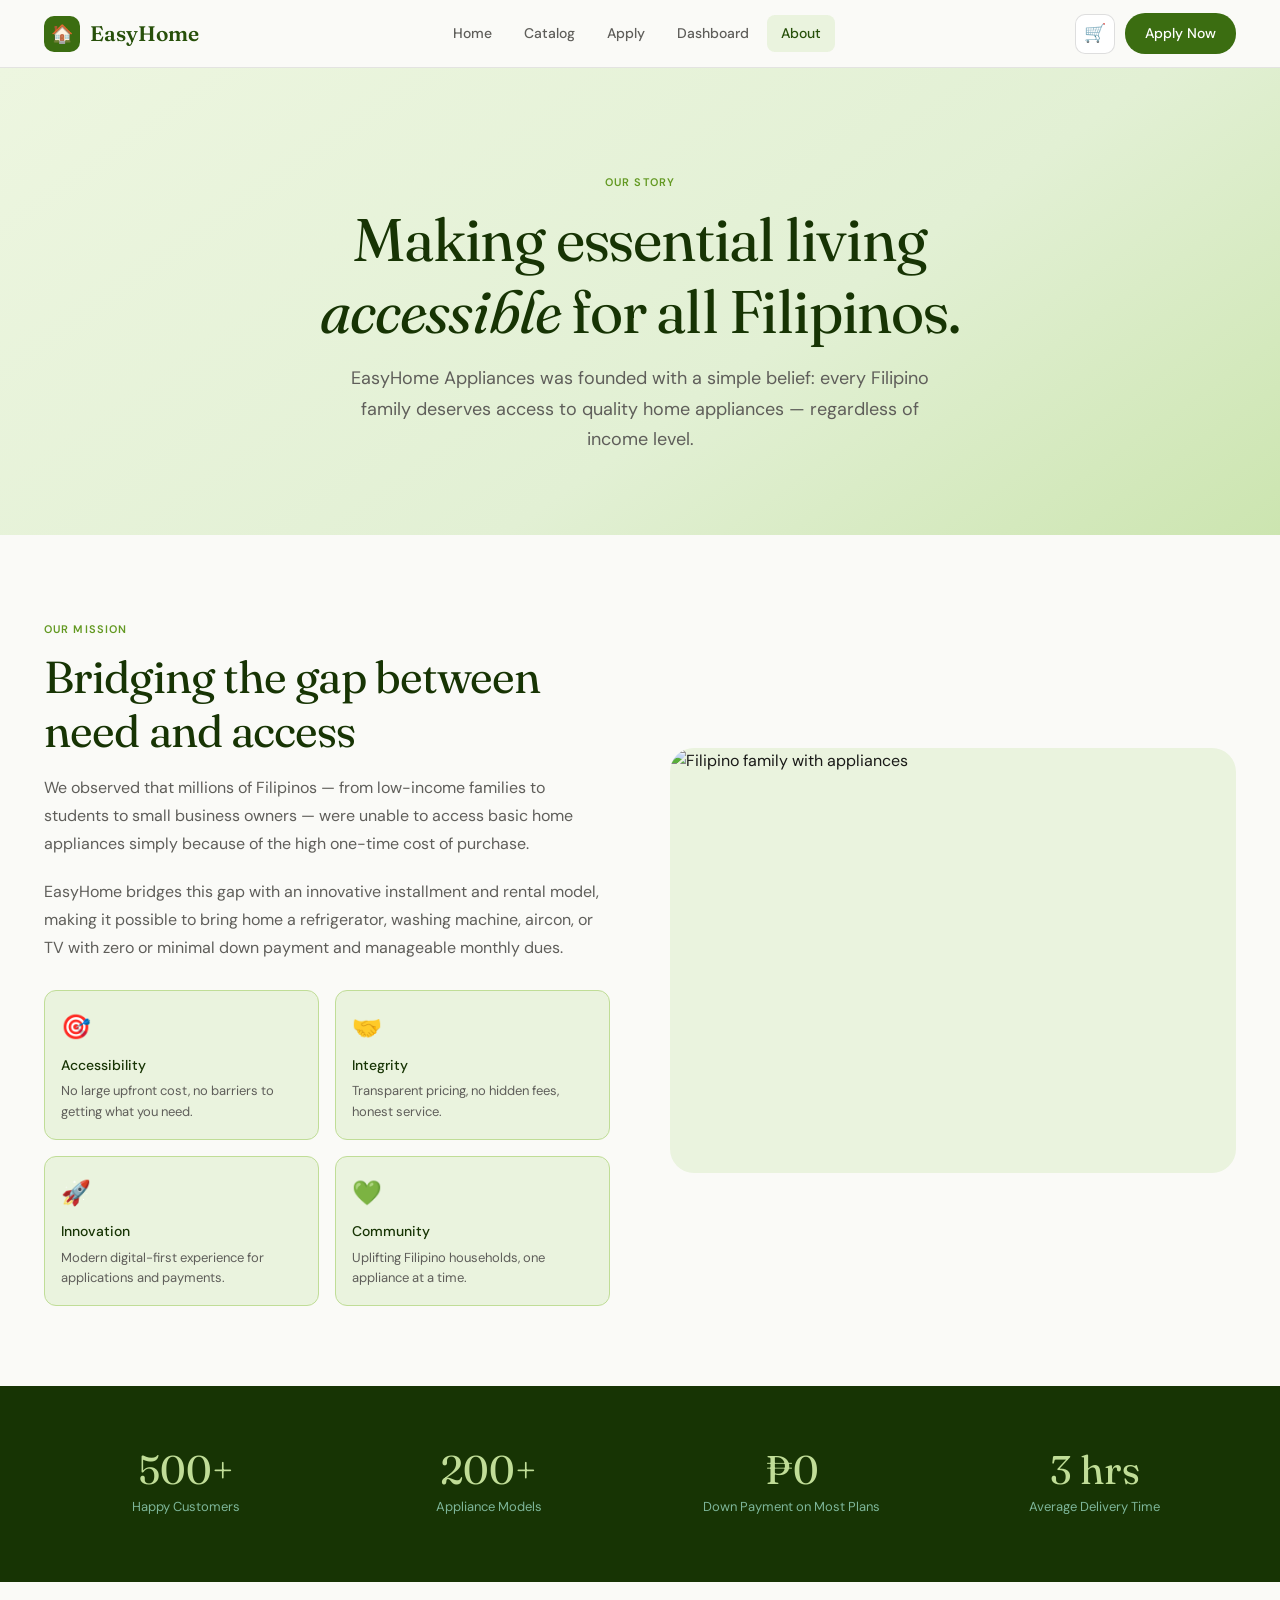
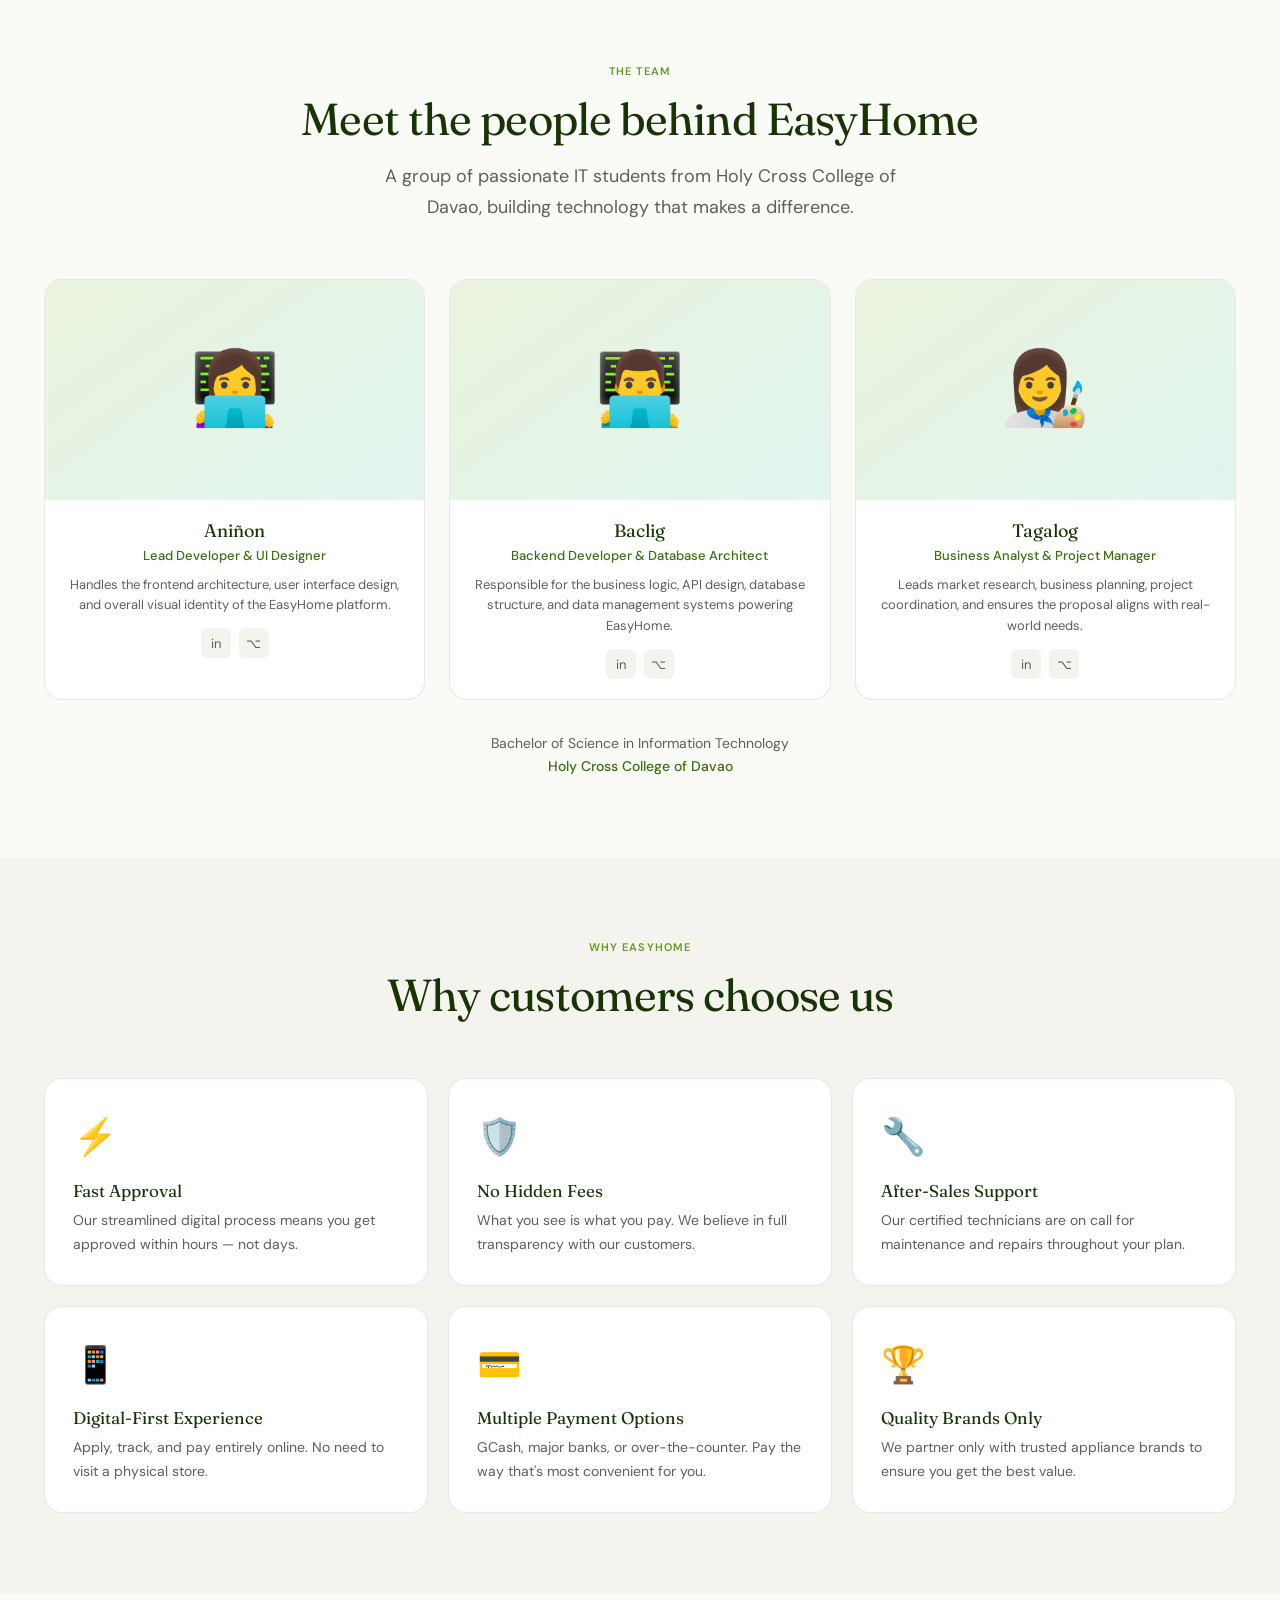
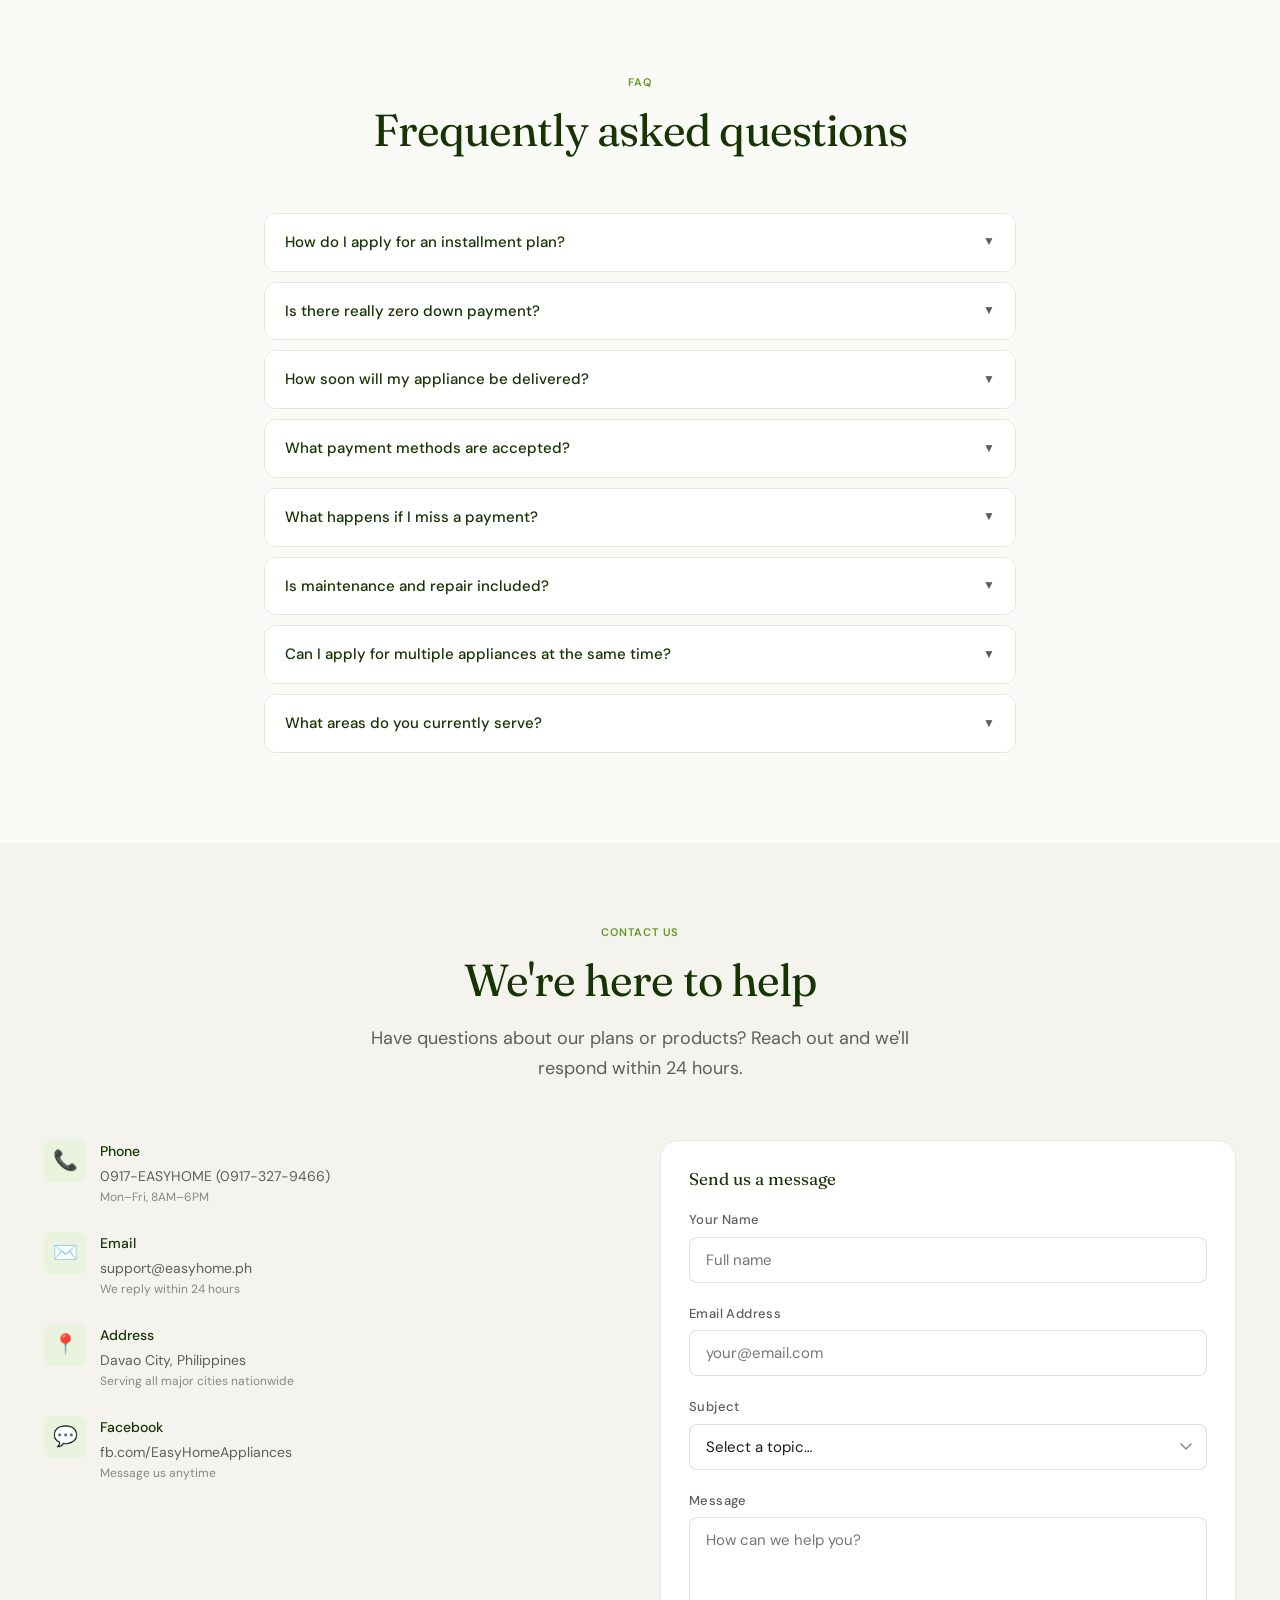
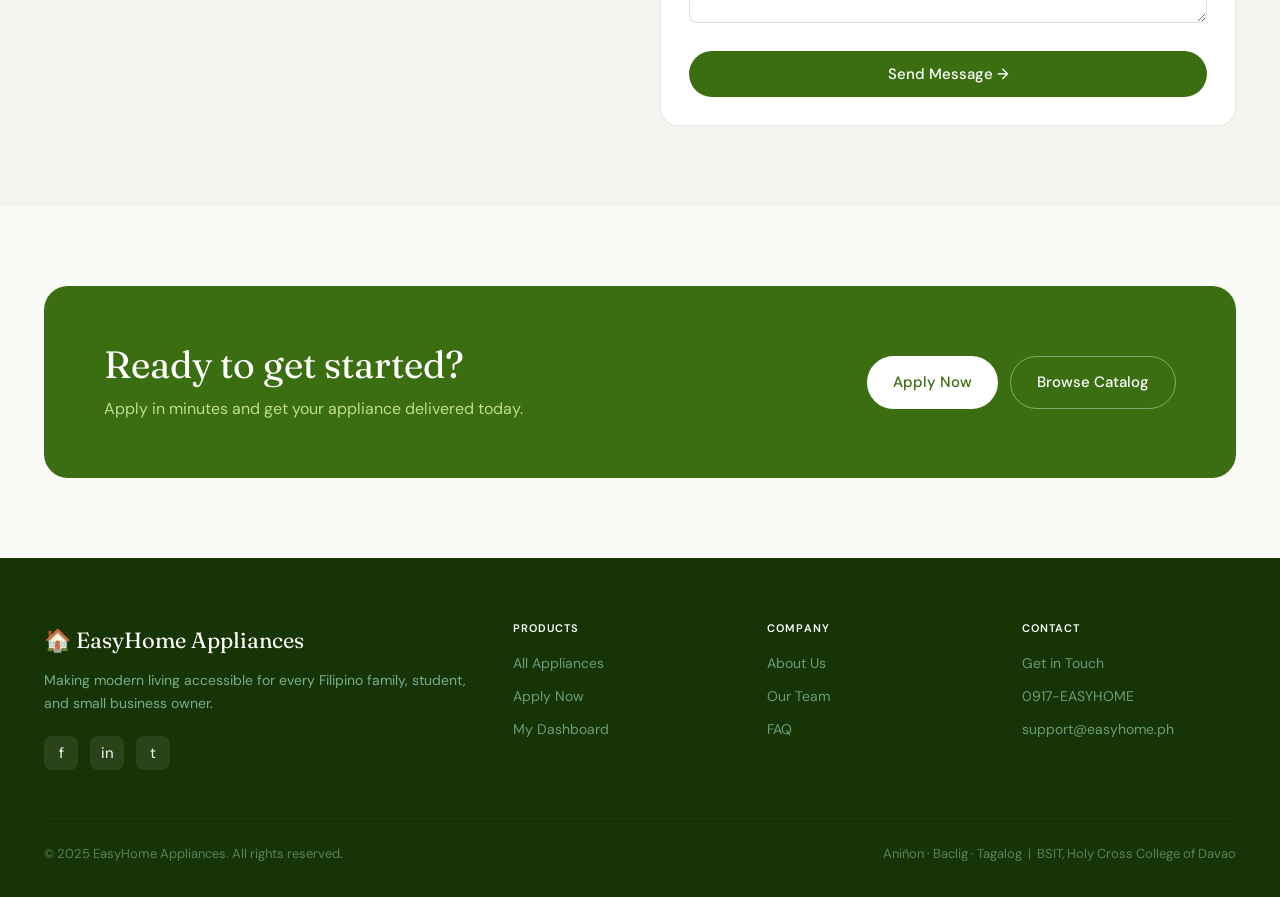
==== about.html @ 380e456b "Add files via upload" ====
<!DOCTYPE html>
<html lang="en">

<head>
  <meta charset="UTF-8">
  <meta name="viewport" content="width=device-width, initial-scale=1.0">
  <title>About Us – EasyHome Appliances</title>
  <link rel="icon" type="image/svg+xml"
    href="data:image/svg+xml,<svg xmlns='http://www.w3.org/2000/svg' viewBox='0 0 32 32'><rect width='32' height='32' rx='8' fill='%233B6D11'/><text y='22' x='5' font-size='20'>🏠</text></svg>">
  <link
    href="https://fonts.googleapis.com/css2?family=Fraunces:ital,wght@0,300;0,400;0,500;0,600;1,400;1,500&family=DM+Sans:wght@300;400;500;600&display=swap"
    rel="stylesheet">
  <link rel="stylesheet" href="shared.css">
  <style>
    .about-hero {
      background: linear-gradient(145deg, #edf6e0, #e2f0d4 60%, #cce5b0 100%);
      padding: 100px 0 80px;
      text-align: center;
    }

    .about-hero h1 {
      font-size: clamp(36px, 5vw, 60px);
      color: var(--g900);
      margin-bottom: 16px;
      letter-spacing: -0.02em;
    }

    .about-hero .lead {
      max-width: 600px;
      margin: 0 auto;
    }

    .mission-grid {
      display: grid;
      grid-template-columns: 1fr 1fr;
      gap: 60px;
      align-items: center;
    }

    .mission-img {
      border-radius: var(--radius-xl);
      overflow: hidden;
      aspect-ratio: 4/3;
      background: var(--gray1);
      position: relative;
    }

    .mission-img img {
      width: 100%;
      height: 100%;
      object-fit: cover;
    }

    .value-items {
      display: grid;
      grid-template-columns: 1fr 1fr;
      gap: 16px;
      margin-top: 28px;
    }

    .value-item {
      background: var(--g50);
      border-radius: var(--radius-md);
      padding: 16px;
      border: 1px solid var(--g100);
    }

    .value-icon {
      font-size: 24px;
      margin-bottom: 8px;
    }

    .value-title {
      font-size: 14px;
      font-weight: 500;
      color: var(--g900);
      margin-bottom: 4px;
    }

    .value-desc {
      font-size: 13px;
      color: var(--muted);
      line-height: 1.6;
    }

    /* TEAM */
    .team-grid {
      display: grid;
      grid-template-columns: repeat(3, 1fr);
      gap: 24px;
    }

    .team-card {
      background: white;
      border-radius: var(--radius-lg);
      border: 1px solid var(--border);
      overflow: hidden;
      text-align: center;
      transition: transform var(--transition), box-shadow var(--transition);
    }

    .team-card:hover {
      transform: translateY(-4px);
      box-shadow: var(--shadow-lg);
    }

    .team-img {
      width: 100%;
      height: 220px;
      object-fit: cover;
      background: linear-gradient(145deg, var(--g50), var(--t50));
      display: flex;
      align-items: center;
      justify-content: center;
      font-size: 72px;
    }

    .team-body {
      padding: 20px;
    }

    .team-name {
      font-size: 18px;
      color: var(--g900);
      margin-bottom: 4px;
    }

    .team-role {
      font-size: 13px;
      color: var(--g600);
      font-weight: 500;
      margin-bottom: 8px;
    }

    .team-bio {
      font-size: 13px;
      color: var(--muted);
      line-height: 1.6;
    }

    .team-socials {
      display: flex;
      justify-content: center;
      gap: 8px;
      margin-top: 12px;
    }

    .team-social {
      width: 30px;
      height: 30px;
      border-radius: 6px;
      background: var(--gray1);
      border: none;
      font-size: 13px;
      cursor: pointer;
      transition: background var(--transition);
      display: flex;
      align-items: center;
      justify-content: center;
      color: var(--muted);
    }

    .team-social:hover {
      background: var(--g50);
      color: var(--g600);
    }

    /* STATS */
    .about-stats {
      background: var(--g900);
      padding: 64px 0;
    }

    .about-stats-grid {
      display: grid;
      grid-template-columns: repeat(4, 1fr);
      gap: 20px;
      text-align: center;
    }

    /* FAQ */
    .faq-item {
      border: 1px solid var(--border);
      border-radius: var(--radius-md);
      overflow: hidden;
      margin-bottom: 10px;
      transition: border-color var(--transition);
    }

    .faq-item.open {
      border-color: var(--g200);
    }

    .faq-q {
      display: flex;
      align-items: center;
      justify-content: space-between;
      padding: 16px 20px;
      cursor: pointer;
      font-size: 15px;
      font-weight: 500;
      color: var(--g900);
      background: white;
      transition: background var(--transition);
      user-select: none;
      gap: 12px;
    }

    .faq-q:hover {
      background: var(--gray0);
    }

    .faq-chevron {
      font-size: 12px;
      color: var(--muted);
      transition: transform 0.25s;
      flex-shrink: 0;
    }

    .faq-item.open .faq-chevron {
      transform: rotate(180deg);
    }

    .faq-a {
      max-height: 0;
      overflow: hidden;
      transition: max-height 0.35s cubic-bezier(.4, 0, .2, 1), padding 0.25s;
      padding: 0 20px;
      font-size: 14px;
      color: var(--muted);
      line-height: 1.7;
      background: white;
    }

    .faq-item.open .faq-a {
      max-height: 200px;
      padding: 0 20px 18px;
    }

    /* CONTACT */
    .contact-grid {
      display: grid;
      grid-template-columns: 1fr 1fr;
      gap: 40px;
      align-items: start;
    }

    .contact-info-item {
      display: flex;
      gap: 14px;
      align-items: flex-start;
      margin-bottom: 24px;
    }

    .contact-icon {
      width: 42px;
      height: 42px;
      border-radius: var(--radius-sm);
      background: var(--g50);
      display: flex;
      align-items: center;
      justify-content: center;
      font-size: 20px;
      flex-shrink: 0;
    }

    @media(max-width:900px) {

      .mission-grid,
      .contact-grid {
        grid-template-columns: 1fr;
      }

      .team-grid {
        grid-template-columns: 1fr 1fr;
      }

      .about-stats-grid {
        grid-template-columns: repeat(2, 1fr);
      }

      .value-items {
        grid-template-columns: 1fr;
      }
    }

    @media(max-width:600px) {
      .team-grid {
        grid-template-columns: 1fr;
      }
    }
  </style>
</head>

<body>

  <!-- NAV -->
  <nav id="main-nav">
    <div class="nav-inner">
      <a class="nav-logo" href="index.html">
        <div class="nav-logo-mark">🏠</div>EasyHome
      </a>
      <div class="nav-links">
        <a class="nav-link" href="index.html">Home</a>
        <a class="nav-link" href="catalog.html">Catalog</a>
        <a class="nav-link" href="apply.html">Apply</a>
        <a class="nav-link" href="dashboard.html">Dashboard</a>
        <a class="nav-link active" href="about.html">About</a>
      </div>
      <div class="nav-actions">
        <a class="nav-cart-btn" href="dashboard.html#cart">🛒<span id="cart-badge"></span></a>
        <a class="btn-nav-primary" href="apply.html">Apply Now</a>
        <button class="hamburger" id="hamburger"><span></span><span></span><span></span></button>
      </div>
    </div>
  </nav>
  <div class="mobile-menu" id="mobile-menu">
    <a class="nav-link" href="index.html">Home</a>
    <a class="nav-link" href="catalog.html">Catalog</a>
    <a class="nav-link" href="apply.html">Apply</a>
    <a class="nav-link" href="dashboard.html">Dashboard</a>
    <a class="nav-link" href="about.html">About</a>
  </div>

  <!-- HERO -->
  <div class="page-top">
    <div class="about-hero">
      <div class="container">
        <span class="label" data-reveal>Our Story</span>
        <h1 data-reveal data-reveal-delay="1">Making essential living<br><em>accessible</em> for all Filipinos.</h1>
        <p class="lead" data-reveal data-reveal-delay="2">EasyHome Appliances was founded with a simple belief: every
          Filipino family deserves access to quality home appliances — regardless of income level.</p>
      </div>
    </div>

    <!-- MISSION -->
    <section class="section">
      <div class="container">
        <div class="mission-grid">
          <div data-reveal>
            <span class="label">Our Mission</span>
            <h2 class="display-2" style="color:var(--g900);margin-bottom:16px;">Bridging the gap between need and access
            </h2>
            <p style="color:var(--muted);font-size:16px;line-height:1.75;margin-bottom:20px;">We observed that millions
              of Filipinos — from low-income families to students to small business owners — were unable to access basic
              home appliances simply because of the high one-time cost of purchase.</p>
            <p style="color:var(--muted);font-size:16px;line-height:1.75;">EasyHome bridges this gap with an innovative
              installment and rental model, making it possible to bring home a refrigerator, washing machine, aircon, or
              TV with zero or minimal down payment and manageable monthly dues.</p>
            <div class="value-items">
              <div class="value-item">
                <div class="value-icon">🎯</div>
                <div class="value-title">Accessibility</div>
                <div class="value-desc">No large upfront cost, no barriers to getting what you need.</div>
              </div>
              <div class="value-item">
                <div class="value-icon">🤝</div>
                <div class="value-title">Integrity</div>
                <div class="value-desc">Transparent pricing, no hidden fees, honest service.</div>
              </div>
              <div class="value-item">
                <div class="value-icon">🚀</div>
                <div class="value-title">Innovation</div>
                <div class="value-desc">Modern digital-first experience for applications and payments.</div>
              </div>
              <div class="value-item">
                <div class="value-icon">💚</div>
                <div class="value-title">Community</div>
                <div class="value-desc">Uplifting Filipino households, one appliance at a time.</div>
              </div>
            </div>
          </div>
          <div class="mission-img" data-reveal data-reveal-delay="2">
            <img src="https://images.unsplash.com/photo-1556909114-f6e7ad7d3136?w=700&q=80"
              alt="Filipino family with appliances" onerror="this.parentElement.style.background='var(--g50)'">
          </div>
        </div>
      </div>
    </section>

    <!-- STATS -->
    <div class="about-stats">
      <div class="container">
        <div class="about-stats-grid">
          <div data-reveal>
            <div class="stat-num">500+</div>
            <div class="stat-label">Happy Customers</div>
          </div>
          <div data-reveal data-reveal-delay="1">
            <div class="stat-num">200+</div>
            <div class="stat-label">Appliance Models</div>
          </div>
          <div data-reveal data-reveal-delay="2">
            <div class="stat-num">₱0</div>
            <div class="stat-label">Down Payment on Most Plans</div>
          </div>
          <div data-reveal data-reveal-delay="3">
            <div class="stat-num">3 hrs</div>
            <div class="stat-label">Average Delivery Time</div>
          </div>
        </div>
      </div>
    </div>

    <!-- TEAM -->
    <section class="section" id="team">
      <div class="container">
        <div class="section-header" data-reveal>
          <span class="label">The Team</span>
          <h2 class="display-2">Meet the people behind EasyHome</h2>
          <p class="lead">A group of passionate IT students from Holy Cross College of Davao, building technology that
            makes a difference.</p>
        </div>
        <div class="team-grid">
          <div class="team-card" data-reveal>
            <div class="team-img">👩‍💻</div>
            <div class="team-body">
              <h3 class="team-name">Aniñon</h3>
              <div class="team-role">Lead Developer & UI Designer</div>
              <p class="team-bio">Handles the frontend architecture, user interface design, and overall visual identity
                of the EasyHome platform.</p>
              <div class="team-socials">
                <button class="team-social" onclick="Toast.info('LinkedIn profile coming soon!')">in</button>
                <button class="team-social" onclick="Toast.info('GitHub profile coming soon!')">⌥</button>
              </div>
            </div>
          </div>
          <div class="team-card" data-reveal data-reveal-delay="1">
            <div class="team-img">👨‍💻</div>
            <div class="team-body">
              <h3 class="team-name">Baclig</h3>
              <div class="team-role">Backend Developer & Database Architect</div>
              <p class="team-bio">Responsible for the business logic, API design, database structure, and data
                management systems powering EasyHome.</p>
              <div class="team-socials">
                <button class="team-social" onclick="Toast.info('LinkedIn profile coming soon!')">in</button>
                <button class="team-social" onclick="Toast.info('GitHub profile coming soon!')">⌥</button>
              </div>
            </div>
          </div>
          <div class="team-card" data-reveal data-reveal-delay="2">
            <div class="team-img">👩‍🎨</div>
            <div class="team-body">
              <h3 class="team-name">Tagalog</h3>
              <div class="team-role">Business Analyst & Project Manager</div>
              <p class="team-bio">Leads market research, business planning, project coordination, and ensures the
                proposal aligns with real-world needs.</p>
              <div class="team-socials">
                <button class="team-social" onclick="Toast.info('LinkedIn profile coming soon!')">in</button>
                <button class="team-social" onclick="Toast.info('GitHub profile coming soon!')">⌥</button>
              </div>
            </div>
          </div>
        </div>
        <div style="text-align:center;margin-top:32px;">
          <p style="font-size:14px;color:var(--muted);">Bachelor of Science in Information Technology</p>
          <p style="font-size:14px;font-weight:500;color:var(--g600);">Holy Cross College of Davao</p>
        </div>
      </div>
    </section>

    <!-- WHY CHOOSE US -->
    <section class="section" style="background:var(--gray1);padding:80px 0;">
      <div class="container">
        <div class="section-header" data-reveal>
          <span class="label">Why EasyHome</span>
          <h2 class="display-2">Why customers choose us</h2>
        </div>
        <div class="grid-3">
          <div class="card" style="padding:28px;" data-reveal>
            <div style="font-size:36px;margin-bottom:14px;">⚡</div>
            <h3 style="font-size:17px;color:var(--g900);margin-bottom:8px;">Fast Approval</h3>
            <p style="font-size:14px;color:var(--muted);line-height:1.7;">Our streamlined digital process means you get
              approved within hours — not days.</p>
          </div>
          <div class="card" style="padding:28px;" data-reveal data-reveal-delay="1">
            <div style="font-size:36px;margin-bottom:14px;">🛡️</div>
            <h3 style="font-size:17px;color:var(--g900);margin-bottom:8px;">No Hidden Fees</h3>
            <p style="font-size:14px;color:var(--muted);line-height:1.7;">What you see is what you pay. We believe in
              full transparency with our customers.</p>
          </div>
          <div class="card" style="padding:28px;" data-reveal data-reveal-delay="2">
            <div style="font-size:36px;margin-bottom:14px;">🔧</div>
            <h3 style="font-size:17px;color:var(--g900);margin-bottom:8px;">After-Sales Support</h3>
            <p style="font-size:14px;color:var(--muted);line-height:1.7;">Our certified technicians are on call for
              maintenance and repairs throughout your plan.</p>
          </div>
          <div class="card" style="padding:28px;" data-reveal>
            <div style="font-size:36px;margin-bottom:14px;">📱</div>
            <h3 style="font-size:17px;color:var(--g900);margin-bottom:8px;">Digital-First Experience</h3>
            <p style="font-size:14px;color:var(--muted);line-height:1.7;">Apply, track, and pay entirely online. No need
              to visit a physical store.</p>
          </div>
          <div class="card" style="padding:28px;" data-reveal data-reveal-delay="1">
            <div style="font-size:36px;margin-bottom:14px;">💳</div>
            <h3 style="font-size:17px;color:var(--g900);margin-bottom:8px;">Multiple Payment Options</h3>
            <p style="font-size:14px;color:var(--muted);line-height:1.7;">GCash, major banks, or over-the-counter. Pay
              the way that's most convenient for you.</p>
          </div>
          <div class="card" style="padding:28px;" data-reveal data-reveal-delay="2">
            <div style="font-size:36px;margin-bottom:14px;">🏆</div>
            <h3 style="font-size:17px;color:var(--g900);margin-bottom:8px;">Quality Brands Only</h3>
            <p style="font-size:14px;color:var(--muted);line-height:1.7;">We partner only with trusted appliance brands
              to ensure you get the best value.</p>
          </div>
        </div>
      </div>
    </section>

    <!-- FAQ -->
    <section class="section" id="faq">
      <div class="container" style="max-width:800px;">
        <div class="section-header" data-reveal>
          <span class="label">FAQ</span>
          <h2 class="display-2">Frequently asked questions</h2>
        </div>
        <div id="faq-list"></div>
      </div>
    </section>

    <!-- CONTACT -->
    <section class="section" style="background:var(--gray1);padding:80px 0;" id="contact">
      <div class="container">
        <div class="section-header" data-reveal>
          <span class="label">Contact Us</span>
          <h2 class="display-2">We're here to help</h2>
          <p class="lead">Have questions about our plans or products? Reach out and we'll respond within 24 hours.</p>
        </div>
        <div class="contact-grid">
          <div data-reveal>
            <div class="contact-info-item">
              <div class="contact-icon">📞</div>
              <div>
                <div style="font-size:14px;font-weight:500;color:var(--g900);margin-bottom:2px;">Phone</div>
                <div style="font-size:14px;color:var(--muted);">0917-EASYHOME (0917-327-9466)</div>
                <div style="font-size:12px;color:var(--hint);">Mon–Fri, 8AM–6PM</div>
              </div>
            </div>
            <div class="contact-info-item">
              <div class="contact-icon">✉️</div>
              <div>
                <div style="font-size:14px;font-weight:500;color:var(--g900);margin-bottom:2px;">Email</div>
                <div style="font-size:14px;color:var(--muted);">support@easyhome.ph</div>
                <div style="font-size:12px;color:var(--hint);">We reply within 24 hours</div>
              </div>
            </div>
            <div class="contact-info-item">
              <div class="contact-icon">📍</div>
              <div>
                <div style="font-size:14px;font-weight:500;color:var(--g900);margin-bottom:2px;">Address</div>
                <div style="font-size:14px;color:var(--muted);">Davao City, Philippines</div>
                <div style="font-size:12px;color:var(--hint);">Serving all major cities nationwide</div>
              </div>
            </div>
            <div class="contact-info-item">
              <div class="contact-icon">💬</div>
              <div>
                <div style="font-size:14px;font-weight:500;color:var(--g900);margin-bottom:2px;">Facebook</div>
                <div style="font-size:14px;color:var(--muted);">fb.com/EasyHomeAppliances</div>
                <div style="font-size:12px;color:var(--hint);">Message us anytime</div>
              </div>
            </div>
          </div>
          <!-- Contact Form -->
          <div class="card" style="padding:28px;" data-reveal data-reveal-delay="2">
            <h3 style="font-size:17px;color:var(--g900);margin-bottom:20px;">Send us a message</h3>
            <div class="form-group">
              <label class="form-label">Your Name</label>
              <input class="form-control" id="c-name" placeholder="Full name">
            </div>
            <div class="form-group">
              <label class="form-label">Email Address</label>
              <input class="form-control" id="c-email" type="email" placeholder="your@email.com">
            </div>
            <div class="form-group">
              <label class="form-label">Subject</label>
              <select class="form-select" id="c-subject">
                <option value="">Select a topic…</option>
                <option>Application Inquiry</option>
                <option>Payment Question</option>
                <option>Delivery / Installation</option>
                <option>Maintenance Request</option>
                <option>Other</option>
              </select>
            </div>
            <div class="form-group">
              <label class="form-label">Message</label>
              <textarea class="form-control" id="c-msg" rows="4" placeholder="How can we help you?"></textarea>
            </div>
            <button class="btn btn-primary" style="width:100%;justify-content:center;" onclick="sendMessage()">Send
              Message →</button>
          </div>
        </div>
      </div>
    </section>

    <!-- CTA -->
    <section class="section">
      <div class="container">
        <div class="cta-banner" data-reveal>
          <div>
            <h2>Ready to get started?</h2>
            <p>Apply in minutes and get your appliance delivered today.</p>
          </div>
          <div class="cta-actions">
            <a class="btn btn-white" href="apply.html">Apply Now</a>
            <a class="btn btn-outline-white" href="catalog.html">Browse Catalog</a>
          </div>
        </div>
      </div>
    </section>
  </div>

  <!-- FOOTER -->
  <footer>
    <div class="container">
      <div class="footer-grid">
        <div>
          <div class="footer-logo">🏠 EasyHome Appliances</div>
          <p class="footer-tagline">Making modern living accessible for every Filipino family, student, and small
            business owner.</p>
          <div class="footer-socials" style="margin-top:20px;">
            <button class="footer-social-btn">f</button>
            <button class="footer-social-btn">in</button>
            <button class="footer-social-btn">t</button>
          </div>
        </div>
        <div class="footer-col">
          <h5>Products</h5>
          <a href="catalog.html">All Appliances</a>
          <a href="apply.html">Apply Now</a>
          <a href="dashboard.html">My Dashboard</a>
        </div>
        <div class="footer-col">
          <h5>Company</h5>
          <a href="about.html">About Us</a>
          <a href="about.html#team">Our Team</a>
          <a href="about.html#faq">FAQ</a>
        </div>
        <div class="footer-col">
          <h5>Contact</h5>
          <a href="about.html#contact">Get in Touch</a>
          <a href="#">0917-EASYHOME</a>
          <a href="#">support@easyhome.ph</a>
        </div>
      </div>
      <div class="footer-bottom">
        <span>© 2025 EasyHome Appliances. All rights reserved.</span>
        <span>Aniñon · Baclig · Tagalog &nbsp;|&nbsp; BSIT, Holy Cross College of Davao</span>
      </div>
    </div>
  </footer>

  <script src="shared.js"></script>
  <script>
    const FAQS = [
      { q: 'How do I apply for an installment plan?', a: 'Simply visit our Apply page, fill out the short form with your personal information and choose your appliance and payment plan. The whole process takes less than 5 minutes. You\'ll receive a response within 2–4 hours.' },
      { q: 'Is there really zero down payment?', a: 'Yes! Most of our standard plans require zero down payment. Some premium appliances may have a minimal down payment option, which will be clearly shown during your application.' },
      { q: 'How soon will my appliance be delivered?', a: 'Once your application is approved, we typically deliver and install within 3 hours for Davao City, and 24–48 hours for other covered areas.' },
      { q: 'What payment methods are accepted?', a: 'We accept GCash, major bank transfers (BDO, BPI, Metrobank, UnionBank), over-the-counter payments via 7-Eleven, LBC, and more. You can change your payment method at any time.' },
      { q: 'What happens if I miss a payment?', a: 'We understand that life happens. If you miss a payment, we\'ll send you a reminder and offer a grace period. We\'re committed to working with our customers to find a solution.' },
      { q: 'Is maintenance and repair included?', a: 'Yes. All our plans include access to our certified maintenance and repair team throughout the duration of your plan. Just contact our support line and we\'ll schedule a visit.' },
      { q: 'Can I apply for multiple appliances at the same time?', a: 'Absolutely! You can apply for multiple appliances — just add them to your cart and apply for all of them in a single application, or submit separate applications.' },
      { q: 'What areas do you currently serve?', a: 'We currently serve Davao City and its neighboring areas. We are rapidly expanding to other major cities across the Philippines. Check our website for updates.' },
    ];

    function renderFAQ() {
      document.getElementById('faq-list').innerHTML = FAQS.map((f, i) => `
    <div class="faq-item" id="faq-${i}">
      <div class="faq-q" onclick="toggleFAQ(${i})">
        <span>${f.q}</span>
        <span class="faq-chevron">▼</span>
      </div>
      <div class="faq-a">${f.a}</div>
    </div>
  `).join('');
    }

    function toggleFAQ(i) {
      const item = document.getElementById('faq-' + i);
      const isOpen = item.classList.contains('open');
      document.querySelectorAll('.faq-item').forEach(el => el.classList.remove('open'));
      if (!isOpen) item.classList.add('open');
    }

    function sendMessage() {
      const name = document.getElementById('c-name').value.trim();
      const email = document.getElementById('c-email').value.trim();
      const subject = document.getElementById('c-subject').value;
      const msg = document.getElementById('c-msg').value.trim();
      if (!name || !email || !subject || !msg) { Toast.error('Please fill in all fields.'); return; }
      if (!/^[^\s@]+@[^\s@]+\.[^\s@]+$/.test(email)) { Toast.error('Please enter a valid email.'); return; }
      Toast.success('Message sent! We\'ll reply within 24 hours.');
      ['c-name', 'c-email', 'c-msg'].forEach(id => document.getElementById(id).value = '');
      document.getElementById('c-subject').value = '';
    }

    document.getElementById('hamburger').addEventListener('click', function () {
      this.classList.toggle('open');
      const m = document.getElementById('mobile-menu');
      m.style.display = m.style.display === 'flex' ? 'none' : 'flex';
      m.classList.toggle('open');
    });

    renderFAQ();
  </script>
</body>

</html>
---- shared.css ----
/* ============================================================
   EASYHOME APPLIANCES — GLOBAL STYLESHEET
   ============================================================ */

@import url('https://fonts.googleapis.com/css2?family=Fraunces:ital,wght@0,300;0,400;0,500;0,600;1,400;1,500&family=DM+Sans:wght@300;400;500;600&display=swap');

/* ── RESET & BASE ────────────────────────────────────────── */
*,
*::before,
*::after {
  box-sizing: border-box;
  margin: 0;
  padding: 0;
}

:root {
  --g50: #EAF3DE;
  --g100: #C0DD97;
  --g200: #97C459;
  --g400: #639922;
  --g600: #3B6D11;
  --g800: #27500A;
  --g900: #173404;
  --t50: #E1F5EE;
  --t100: #9FE1CB;
  --t400: #1D9E75;
  --t600: #0F6E56;
  --a50: #FAEEDA;
  --a100: #FAC775;
  --a400: #BA7517;
  --a600: #854F0B;
  --r50: #FCEBEB;
  --r400: #E24B4A;
  --r600: #A32D2D;
  --b50: #E6F1FB;
  --b400: #378ADD;
  --b600: #185FA5;
  --gray0: #FAFAF7;
  --gray1: #F4F3EE;
  --gray2: #E8E6DC;
  --gray4: #B4B2A9;
  --gray6: #5F5E5A;
  --gray9: #1A1A18;
  --surface: #FFFFFF;
  --text: #1A1A18;
  --muted: #5F5E5A;
  --hint: #888780;
  --border: rgba(0, 0, 0, 0.09);
  --border-md: rgba(0, 0, 0, 0.13);
  --shadow-sm: 0 2px 8px rgba(0, 0, 0, 0.06);
  --shadow-md: 0 8px 32px rgba(0, 0, 0, 0.08);
  --shadow-lg: 0 20px 60px rgba(0, 0, 0, 0.10);
  --radius-sm: 8px;
  --radius-md: 12px;
  --radius-lg: 18px;
  --radius-xl: 24px;
  --nav-h: 68px;
  --accent: #3B6D11;
  --accent-light: #EAF3DE;
  --transition: 0.22s cubic-bezier(.4, 0, .2, 1);
}

html {
  scroll-behavior: smooth;
  font-size: 16px;
}

body {
  font-family: 'DM Sans', sans-serif;
  background: var(--gray0);
  color: var(--text);
  line-height: 1.65;
  -webkit-font-smoothing: antialiased;
}

h1,
h2,
h3,
h4,
h5 {
  font-family: 'Fraunces', serif;
  font-weight: 400;
  line-height: 1.2;
}

a {
  text-decoration: none;
  color: inherit;
}

img {
  display: block;
  width: 100%;
  object-fit: cover;
}

button {
  cursor: pointer;
  font-family: inherit;
}

input,
select,
textarea {
  font-family: inherit;
}

/* ── NAVIGATION ──────────────────────────────────────────── */
#main-nav {
  position: fixed;
  top: 0;
  left: 0;
  right: 0;
  z-index: 1000;
  height: var(--nav-h);
  background: rgba(250, 250, 247, 0.88);
  backdrop-filter: blur(16px) saturate(1.6);
  -webkit-backdrop-filter: blur(16px) saturate(1.6);
  border-bottom: 1px solid var(--border);
  transition: transform 0.35s cubic-bezier(.4, 0, .2, 1), box-shadow var(--transition), background var(--transition);
}

#main-nav.scrolled {
  box-shadow: var(--shadow-md);
}

.nav-inner {
  max-width: 1240px;
  margin: 0 auto;
  height: 100%;
  padding: 0 24px;
  display: flex;
  align-items: center;
  justify-content: space-between;
  gap: 24px;
}

.nav-logo {
  display: flex;
  align-items: center;
  gap: 10px;
  font-family: 'Fraunces', serif;
  font-size: 21px;
  font-weight: 600;
  color: var(--g800);
  white-space: nowrap;
}

.nav-logo-mark {
  width: 36px;
  height: 36px;
  border-radius: 10px;
  background: var(--g600);
  color: white;
  display: flex;
  align-items: center;
  justify-content: center;
  font-size: 18px;
  flex-shrink: 0;
}

.nav-links {
  display: flex;
  align-items: center;
  gap: 4px;
  flex: 1;
  justify-content: center;
}

.nav-link {
  padding: 7px 14px;
  border-radius: 8px;
  font-size: 14px;
  font-weight: 500;
  color: var(--muted);
  transition: background var(--transition), color var(--transition);
  white-space: nowrap;
}

.nav-link:hover,
.nav-link.active {
  background: var(--g50);
  color: var(--g600);
}

.nav-link.active {
  color: var(--g800);
}

.nav-actions {
  display: flex;
  align-items: center;
  gap: 10px;
}

.nav-cart-btn {
  position: relative;
  width: 40px;
  height: 40px;
  border-radius: 10px;
  border: 1px solid var(--border-md);
  background: white;
  display: flex;
  align-items: center;
  justify-content: center;
  font-size: 18px;
  transition: background var(--transition);
}

.nav-cart-btn:hover {
  background: var(--g50);
}

#cart-badge {
  position: absolute;
  top: -4px;
  right: -4px;
  width: 18px;
  height: 18px;
  border-radius: 50%;
  background: var(--g600);
  color: white;
  font-size: 10px;
  font-weight: 600;
  display: none;
  align-items: center;
  justify-content: center;
  border: 2px solid var(--gray0);
}

.btn-nav-primary {
  padding: 9px 20px;
  border-radius: 20px;
  background: var(--g600);
  color: white;
  font-size: 14px;
  font-weight: 500;
  border: none;
  transition: background var(--transition), transform 0.1s;
  white-space: nowrap;
}

.btn-nav-primary:hover {
  background: var(--g800);
  transform: translateY(-1px);
}

.hamburger {
  display: none;
  flex-direction: column;
  gap: 5px;
  width: 40px;
  height: 40px;
  border: none;
  background: none;
  align-items: center;
  justify-content: center;
}

.hamburger span {
  display: block;
  width: 22px;
  height: 2px;
  background: var(--gray9);
  border-radius: 2px;
  transition: all 0.25s;
}

.hamburger.open span:nth-child(1) {
  transform: rotate(45deg) translate(5px, 5px);
}

.hamburger.open span:nth-child(2) {
  opacity: 0;
}

.hamburger.open span:nth-child(3) {
  transform: rotate(-45deg) translate(5px, -5px);
}

/* Mobile nav */
.mobile-menu {
  display: none;
  position: fixed;
  top: var(--nav-h);
  left: 0;
  right: 0;
  background: rgba(250, 250, 247, 0.98);
  backdrop-filter: blur(16px);
  border-bottom: 1px solid var(--border);
  z-index: 999;
  padding: 16px 24px 24px;
  flex-direction: column;
  gap: 4px;
  transform: translateY(-10px);
  opacity: 0;
  transition: transform 0.25s, opacity 0.25s;
}

.mobile-menu.open {
  transform: translateY(0);
  opacity: 1;
}

.mobile-menu .nav-link {
  display: block;
  padding: 12px 16px;
  font-size: 15px;
}

/* ── LAYOUT HELPERS ──────────────────────────────────────── */
.container {
  max-width: 1240px;
  margin: 0 auto;
  padding: 0 24px;
}

.page-top {
  padding-top: var(--nav-h);
}

.section {
  padding: 80px 0;
}

.section-sm {
  padding: 56px 0;
}

/* ── TYPOGRAPHY ──────────────────────────────────────────── */
.label {
  display: inline-block;
  font-size: 11px;
  font-weight: 600;
  letter-spacing: 0.1em;
  text-transform: uppercase;
  color: var(--g400);
  margin-bottom: 12px;
}

.display-1 {
  font-size: clamp(40px, 5.5vw, 68px);
  letter-spacing: -0.025em;
}

.display-2 {
  font-size: clamp(30px, 3.5vw, 48px);
  letter-spacing: -0.02em;
}

.display-3 {
  font-size: clamp(24px, 2.8vw, 36px);
  letter-spacing: -0.015em;
}

.lead {
  font-size: 18px;
  color: var(--muted);
  line-height: 1.7;
}

/* ── BUTTONS ─────────────────────────────────────────────── */
.btn {
  display: inline-flex;
  align-items: center;
  gap: 8px;
  padding: 13px 26px;
  border-radius: 30px;
  font-size: 15px;
  font-weight: 500;
  border: none;
  transition: all var(--transition);
  cursor: pointer;
  white-space: nowrap;
  text-decoration: none;
}

.btn-primary {
  background: var(--g600);
  color: white;
}

.btn-primary:hover {
  background: var(--g800);
  transform: translateY(-2px);
  box-shadow: 0 6px 20px rgba(59, 109, 17, .25);
}

.btn-secondary {
  background: transparent;
  color: var(--g600);
  border: 1.5px solid var(--g200);
}

.btn-secondary:hover {
  background: var(--g50);
  transform: translateY(-1px);
}

.btn-white {
  background: white;
  color: var(--g600);
}

.btn-white:hover {
  opacity: 0.9;
  transform: translateY(-1px);
}

.btn-outline-white {
  background: transparent;
  color: white;
  border: 1.5px solid rgba(255, 255, 255, .4);
}

.btn-outline-white:hover {
  background: rgba(255, 255, 255, .12);
}

.btn-sm {
  padding: 8px 18px;
  font-size: 13px;
}

.btn-icon {
  width: 40px;
  height: 40px;
  padding: 0;
  border-radius: 10px;
  justify-content: center;
}

.btn-danger {
  background: var(--r50);
  color: var(--r600);
  border: 1px solid #F7C1C1;
}

.btn-danger:hover {
  background: var(--r600);
  color: white;
}

.btn-success {
  background: var(--g600);
  color: white;
}

/* ── CARDS ───────────────────────────────────────────────── */
.card {
  background: var(--surface);
  border-radius: var(--radius-lg);
  border: 1px solid var(--border);
  overflow: hidden;
}

.card-body {
  padding: 24px;
}

.card-hover {
  transition: transform var(--transition), box-shadow var(--transition);
}

.card-hover:hover {
  transform: translateY(-4px);
  box-shadow: var(--shadow-lg);
}

/* ── FORM ELEMENTS ───────────────────────────────────────── */
.form-group {
  margin-bottom: 20px;
}

.form-label {
  display: block;
  font-size: 13px;
  font-weight: 500;
  color: var(--muted);
  margin-bottom: 6px;
  letter-spacing: 0.03em;
}

.form-control {
  width: 100%;
  padding: 12px 16px;
  border: 1.5px solid var(--border-md);
  border-radius: var(--radius-sm);
  font-size: 15px;
  color: var(--text);
  background: white;
  outline: none;
  transition: border-color var(--transition), box-shadow var(--transition);
}

.form-control:focus {
  border-color: var(--g400);
  box-shadow: 0 0 0 3px rgba(99, 153, 34, .12);
}

.form-control.error {
  border-color: var(--r400);
}

.form-control.error:focus {
  box-shadow: 0 0 0 3px rgba(226, 75, 74, .12);
}

.form-error {
  font-size: 12px;
  color: var(--r600);
  margin-top: 4px;
  display: none;
}

.form-error.show {
  display: block;
}

.pw-wrapper {
  position: relative;
}

.pw-wrapper .form-control {
  padding-right: 46px;
}

.pw-toggle {
  position: absolute;
  right: 12px;
  top: 50%;
  transform: translateY(-50%);
  background: none;
  border: none;
  color: var(--hint);
  padding: 4px;
  display: flex;
  align-items: center;
  transition: color var(--transition);
}

.pw-toggle:hover {
  color: var(--g600);
}

.form-select {
  width: 100%;
  padding: 12px 16px;
  border: 1.5px solid var(--border-md);
  border-radius: var(--radius-sm);
  font-size: 15px;
  color: var(--text);
  background: white;
  outline: none;
  appearance: none;
  background-image: url("data:image/svg+xml,%3Csvg xmlns='http://www.w3.org/2000/svg' width='12' height='8' viewBox='0 0 12 8'%3E%3Cpath d='M1 1l5 5 5-5' stroke='%23888780' stroke-width='1.5' fill='none' stroke-linecap='round'/%3E%3C/svg%3E");
  background-repeat: no-repeat;
  background-position: right 14px center;
  padding-right: 36px;
  transition: border-color var(--transition);
}

.form-select:focus {
  border-color: var(--g400);
  box-shadow: 0 0 0 3px rgba(99, 153, 34, .12);
  outline: none;
}

/* ── BADGE ───────────────────────────────────────────────── */
.badge {
  display: inline-flex;
  align-items: center;
  padding: 3px 10px;
  border-radius: 20px;
  font-size: 11px;
  font-weight: 600;
  letter-spacing: 0.05em;
  text-transform: uppercase;
}

.badge-green {
  background: var(--g50);
  color: var(--g600);
}

.badge-amber {
  background: var(--a50);
  color: var(--a600);
}

.badge-red {
  background: var(--r50);
  color: var(--r600);
}

.badge-blue {
  background: var(--b50);
  color: var(--b600);
}

.badge-teal {
  background: var(--t50);
  color: var(--t600);
}

/* ── MODAL ───────────────────────────────────────────────── */
.modal-overlay {
  position: fixed;
  inset: 0;
  z-index: 2000;
  background: rgba(0, 0, 0, .45);
  display: none;
  align-items: center;
  justify-content: center;
  padding: 20px;
}

.modal-overlay.open {
  display: flex;
}

.modal-box {
  background: white;
  border-radius: var(--radius-xl);
  width: 100%;
  max-width: 520px;
  max-height: 90vh;
  overflow-y: auto;
  transform: scale(0.92) translateY(20px);
  opacity: 0;
  transition: transform 0.3s cubic-bezier(.34, 1.56, .64, 1), opacity 0.25s;
}

.modal-overlay.open .modal-box {
  transform: scale(1) translateY(0);
  opacity: 1;
}

.modal-header {
  padding: 24px 28px 0;
  display: flex;
  align-items: center;
  justify-content: space-between;
}

.modal-title {
  font-size: 20px;
  color: var(--g900);
}

.modal-close {
  width: 32px;
  height: 32px;
  border-radius: 8px;
  border: none;
  background: var(--gray1);
  display: flex;
  align-items: center;
  justify-content: center;
  font-size: 18px;
  color: var(--muted);
  transition: background var(--transition);
}

.modal-close:hover {
  background: var(--gray2);
}

.modal-body {
  padding: 20px 28px 28px;
}

.modal-footer {
  padding: 0 28px 24px;
  display: flex;
  gap: 10px;
  justify-content: flex-end;
}

/* ── HERO ────────────────────────────────────────────────── */
.hero-section {
  min-height: 100vh;
  display: flex;
  align-items: center;
  background: linear-gradient(145deg, #f0f8e8 0%, #e8f5dd 50%, #d4edc0 100%);
  position: relative;
  overflow: hidden;
}

.hero-bg-circles {
  position: absolute;
  inset: 0;
  pointer-events: none;
  overflow: hidden;
}

.hero-circle {
  position: absolute;
  border-radius: 50%;
  background: rgba(59, 109, 17, .06);
  animation: floatCircle 12s ease-in-out infinite;
}

@keyframes floatCircle {

  0%,
  100% {
    transform: translateY(0) scale(1);
  }

  50% {
    transform: translateY(-20px) scale(1.04);
  }
}

/* ── SCROLL REVEAL ───────────────────────────────────────── */
[data-reveal] {
  opacity: 0;
  transform: translateY(32px);
  transition: opacity 0.65s cubic-bezier(.4, 0, .2, 1), transform 0.65s cubic-bezier(.4, 0, .2, 1);
}

[data-reveal].revealed {
  opacity: 1;
  transform: translateY(0);
}

[data-reveal-delay="1"] {
  transition-delay: 0.1s;
}

[data-reveal-delay="2"] {
  transition-delay: 0.2s;
}

[data-reveal-delay="3"] {
  transition-delay: 0.3s;
}

[data-reveal-delay="4"] {
  transition-delay: 0.4s;
}

[data-reveal-delay="5"] {
  transition-delay: 0.5s;
}

/* ── DIVIDER ─────────────────────────────────────────────── */
.divider {
  height: 1px;
  background: var(--border);
  margin: 0;
}

/* ── FOOTER ──────────────────────────────────────────────── */
footer {
  background: var(--g900);
  color: var(--t100);
  padding: 64px 0 32px;
}

.footer-grid {
  display: grid;
  grid-template-columns: 2fr 1fr 1fr 1fr;
  gap: 40px;
  margin-bottom: 48px;
}

.footer-logo {
  font-family: 'Fraunces', serif;
  font-size: 22px;
  color: white;
  margin-bottom: 10px;
}

.footer-tagline {
  font-size: 14px;
  color: var(--t100);
  opacity: .7;
  line-height: 1.7;
}

.footer-col h5 {
  font-size: 11px;
  font-weight: 600;
  letter-spacing: .1em;
  text-transform: uppercase;
  color: white;
  margin-bottom: 16px;
  font-family: 'DM Sans';
}

.footer-col a {
  display: block;
  font-size: 14px;
  color: var(--t100);
  opacity: .6;
  margin-bottom: 10px;
  transition: opacity var(--transition);
}

.footer-col a:hover {
  opacity: 1;
}

.footer-bottom {
  padding-top: 24px;
  border-top: 1px solid rgba(255, 255, 255, .08);
  display: flex;
  align-items: center;
  justify-content: space-between;
  font-size: 13px;
  color: var(--t100);
  opacity: .45;
}

.footer-socials {
  display: flex;
  gap: 12px;
}

.footer-social-btn {
  width: 34px;
  height: 34px;
  border-radius: 8px;
  background: rgba(255, 255, 255, .08);
  color: white;
  display: flex;
  align-items: center;
  justify-content: center;
  font-size: 15px;
  transition: background var(--transition);
  border: none;
}

.footer-social-btn:hover {
  background: var(--g600);
}

/* ── STATS BAR ───────────────────────────────────────────── */
.stats-bar {
  background: var(--g900);
  padding: 40px 0;
}

.stats-grid {
  display: grid;
  grid-template-columns: repeat(4, 1fr);
  gap: 20px;
  text-align: center;
}

.stat-num {
  font-family: 'Fraunces', serif;
  font-size: 40px;
  color: var(--g100);
  line-height: 1;
  margin-bottom: 6px;
}

.stat-label {
  font-size: 13px;
  color: var(--t100);
  opacity: .75;
}

/* ── PRODUCT CARD ────────────────────────────────────────── */
.product-card {
  background: white;
  border-radius: var(--radius-lg);
  border: 1px solid var(--border);
  overflow: hidden;
  transition: transform var(--transition), box-shadow var(--transition);
  display: flex;
  flex-direction: column;
}

.product-card:hover {
  transform: translateY(-5px);
  box-shadow: var(--shadow-lg);
}

.product-img {
  width: 100%;
  height: 200px;
  object-fit: cover;
  background: var(--gray1);
}

.product-body {
  padding: 18px;
  flex: 1;
  display: flex;
  flex-direction: column;
  gap: 6px;
}

.product-name {
  font-size: 16px;
  font-weight: 500;
  color: var(--g900);
}

.product-price {
  font-family: 'Fraunces', serif;
  font-size: 22px;
  color: var(--g600);
}

.product-monthly {
  font-size: 12px;
  color: var(--muted);
}

.product-actions {
  padding: 0 18px 18px;
  display: flex;
  gap: 8px;
}

/* ── GRID LAYOUTS ────────────────────────────────────────── */
.grid-2 {
  display: grid;
  grid-template-columns: repeat(2, 1fr);
  gap: 24px;
}

.grid-3 {
  display: grid;
  grid-template-columns: repeat(3, 1fr);
  gap: 20px;
}

.grid-4 {
  display: grid;
  grid-template-columns: repeat(4, 1fr);
  gap: 20px;
}

.grid-auto {
  display: grid;
  grid-template-columns: repeat(auto-fill, minmax(260px, 1fr));
  gap: 20px;
}

/* ── TABS ────────────────────────────────────────────────── */
.tab-bar {
  display: flex;
  gap: 4px;
  background: var(--gray1);
  padding: 4px;
  border-radius: 12px;
  width: fit-content;
}

.tab-btn {
  padding: 8px 18px;
  border-radius: 9px;
  border: none;
  background: none;
  font-size: 14px;
  font-weight: 500;
  color: var(--muted);
  transition: all var(--transition);
}

.tab-btn.active {
  background: white;
  color: var(--g800);
  box-shadow: var(--shadow-sm);
}

/* ── ALERT INLINE ────────────────────────────────────────── */
.alert {
  display: flex;
  align-items: flex-start;
  gap: 12px;
  padding: 14px 16px;
  border-radius: var(--radius-md);
  font-size: 14px;
  line-height: 1.5;
  margin-bottom: 16px;
}

.alert-success {
  background: var(--g50);
  color: var(--g800);
  border: 1px solid var(--g100);
}

.alert-error {
  background: var(--r50);
  color: var(--r600);
  border: 1px solid #F7C1C1;
}

.alert-info {
  background: var(--b50);
  color: var(--b600);
  border: 1px solid #B5D4F4;
}

.alert-warning {
  background: var(--a50);
  color: var(--a600);
  border: 1px solid var(--a100);
}

/* ── SECTION HEADER ──────────────────────────────────────── */
.section-header {
  text-align: center;
  margin-bottom: 56px;
}

.section-header .label {
  display: block;
}

.section-header .display-2 {
  margin-bottom: 16px;
  color: var(--g900);
}

.section-header .lead {
  max-width: 560px;
  margin: 0 auto;
}

/* ── PROBLEM CARDS ───────────────────────────────────────── */
.problem-card {
  background: white;
  border-radius: var(--radius-lg);
  border: 1px solid var(--border);
  padding: 28px;
  transition: all var(--transition);
}

.problem-card:hover {
  border-color: var(--g200);
  box-shadow: var(--shadow-md);
}

.problem-num {
  font-family: 'Fraunces', serif;
  font-size: 52px;
  color: var(--gray2);
  line-height: 1;
  margin-bottom: 12px;
}

.problem-title {
  font-size: 18px;
  color: var(--g900);
  margin-bottom: 8px;
}

.problem-desc {
  font-size: 14px;
  color: var(--muted);
  line-height: 1.7;
}

.problem-who {
  margin-top: 14px;
  padding-top: 14px;
  border-top: 1px solid var(--border);
  font-size: 12px;
  color: var(--g600);
  font-weight: 500;
}

/* ── FEATURE ROW ─────────────────────────────────────────── */
.feature-row {
  display: flex;
  gap: 16px;
  align-items: flex-start;
  padding: 18px;
  background: white;
  border-radius: var(--radius-md);
  border: 1px solid var(--border);
  transition: border-color var(--transition), box-shadow var(--transition);
}

.feature-row:hover {
  border-color: var(--g200);
  box-shadow: var(--shadow-sm);
}

.feature-icon {
  width: 46px;
  height: 46px;
  border-radius: var(--radius-sm);
  background: var(--g50);
  font-size: 22px;
  display: flex;
  align-items: center;
  justify-content: center;
  flex-shrink: 0;
}

.feature-title {
  font-size: 15px;
  font-weight: 500;
  color: var(--g900);
  margin-bottom: 3px;
}

.feature-desc {
  font-size: 13px;
  color: var(--muted);
  line-height: 1.6;
}

/* ── STEP CARD ───────────────────────────────────────────── */
.step-card {
  padding: 28px 24px;
  background: rgba(255, 255, 255, .05);
  border-right: 1px solid rgba(255, 255, 255, .06);
  position: relative;
  transition: background var(--transition);
}

.step-card:last-child {
  border-right: none;
}

.step-card:hover {
  background: rgba(255, 255, 255, .09);
}

.step-num {
  font-family: 'Fraunces', serif;
  font-size: 52px;
  color: rgba(255, 255, 255, .1);
  position: absolute;
  top: 16px;
  right: 20px;
}

.step-icon {
  font-size: 34px;
  margin-bottom: 14px;
}

.step-title {
  font-size: 16px;
  color: white;
  font-weight: 500;
  margin-bottom: 8px;
}

.step-desc {
  font-size: 13px;
  color: var(--t100);
  opacity: .75;
  line-height: 1.6;
}

/* ── CTA BANNER ──────────────────────────────────────────── */
.cta-banner {
  background: var(--g600);
  border-radius: var(--radius-xl);
  padding: 56px 60px;
  display: flex;
  align-items: center;
  justify-content: space-between;
  gap: 40px;
}

.cta-banner h2 {
  font-size: clamp(26px, 3vw, 38px);
  color: white;
  margin-bottom: 8px;
}

.cta-banner p {
  color: var(--g100);
  font-size: 16px;
}

.cta-actions {
  display: flex;
  gap: 12px;
  flex-shrink: 0;
  flex-wrap: wrap;
}

/* ── TESTIMONIAL ─────────────────────────────────────────── */
.testi-card {
  background: white;
  border-radius: var(--radius-lg);
  border: 1px solid var(--border);
  padding: 28px;
}

.testi-stars {
  color: #E9A820;
  font-size: 15px;
  margin-bottom: 14px;
}

.testi-text {
  font-size: 14px;
  color: var(--muted);
  line-height: 1.75;
  margin-bottom: 20px;
  font-style: italic;
}

.testi-author {
  display: flex;
  align-items: center;
  gap: 10px;
}

.avatar {
  width: 40px;
  height: 40px;
  border-radius: 50%;
  display: flex;
  align-items: center;
  justify-content: center;
  font-size: 13px;
  font-weight: 600;
  flex-shrink: 0;
}

/* ── PAGE HEADER ─────────────────────────────────────────── */
.page-header {
  background: white;
  border-bottom: 1px solid var(--border);
  padding: 40px 0 32px;
}

.page-header .label {
  margin-bottom: 8px;
}

.page-header h1 {
  color: var(--g900);
  margin-bottom: 8px;
}

.page-header p {
  color: var(--muted);
  font-size: 16px;
}

/* ── TABLE ───────────────────────────────────────────────── */
.table-wrap {
  overflow-x: auto;
  border-radius: var(--radius-lg);
  border: 1px solid var(--border);
}

table {
  width: 100%;
  border-collapse: collapse;
  background: white;
}

thead {
  background: var(--gray1);
}

th {
  padding: 12px 16px;
  text-align: left;
  font-size: 12px;
  font-weight: 600;
  color: var(--muted);
  letter-spacing: .06em;
  text-transform: uppercase;
}

td {
  padding: 14px 16px;
  font-size: 14px;
  color: var(--text);
  border-top: 1px solid var(--border);
}

tr:hover td {
  background: var(--gray0);
}

/* ── SETTINGS PANEL ──────────────────────────────────────── */
.settings-row {
  display: flex;
  align-items: center;
  justify-content: space-between;
  padding: 16px 0;
  border-bottom: 1px solid var(--border);
}

.settings-row:last-child {
  border-bottom: none;
}

.settings-label {
  font-size: 15px;
  font-weight: 500;
  color: var(--text);
}

.settings-desc {
  font-size: 13px;
  color: var(--muted);
  margin-top: 2px;
}

.toggle-switch {
  position: relative;
  width: 44px;
  height: 24px;
  flex-shrink: 0;
}

.toggle-switch input {
  opacity: 0;
  width: 0;
  height: 0;
}

.toggle-track {
  position: absolute;
  inset: 0;
  border-radius: 12px;
  background: var(--gray2);
  cursor: pointer;
  transition: background var(--transition);
}

.toggle-track::after {
  content: '';
  position: absolute;
  top: 3px;
  left: 3px;
  width: 18px;
  height: 18px;
  border-radius: 50%;
  background: white;
  transition: transform var(--transition);
  box-shadow: 0 1px 4px rgba(0, 0, 0, .2);
}

input:checked+.toggle-track {
  background: var(--g600);
}

input:checked+.toggle-track::after {
  transform: translateX(20px);
}

/* ── LOADING SPINNER ─────────────────────────────────────── */
.spinner {
  width: 20px;
  height: 20px;
  border-radius: 50%;
  border: 2.5px solid rgba(255, 255, 255, .3);
  border-top-color: white;
  animation: spin 0.7s linear infinite;
  display: inline-block;
}

@keyframes spin {
  to {
    transform: rotate(360deg);
  }
}

/* ── EMPTY STATE ─────────────────────────────────────────── */
.empty-state {
  text-align: center;
  padding: 60px 20px;
}

.empty-icon {
  font-size: 52px;
  margin-bottom: 16px;
}

.empty-title {
  font-size: 20px;
  color: var(--g900);
  margin-bottom: 8px;
}

.empty-desc {
  font-size: 14px;
  color: var(--muted);
  margin-bottom: 24px;
}

/* ── RESPONSIVE ──────────────────────────────────────────── */
@media (max-width: 1024px) {
  .grid-4 {
    grid-template-columns: repeat(2, 1fr);
  }

  .stats-grid {
    grid-template-columns: repeat(2, 1fr);
  }

  .footer-grid {
    grid-template-columns: 1fr 1fr;
  }

  .cta-banner {
    flex-direction: column;
    text-align: center;
  }

  .cta-actions {
    justify-content: center;
  }
}

@media (max-width: 768px) {

  .nav-links,
  .nav-actions .btn-nav-primary {
    display: none;
  }

  .hamburger {
    display: flex;
  }

  .grid-2,
  .grid-3 {
    grid-template-columns: 1fr;
  }

  .section {
    padding: 56px 0;
  }

  .display-1 {
    font-size: 36px;
  }

  .display-2 {
    font-size: 28px;
  }

  .section-header {
    margin-bottom: 36px;
  }

  .cta-banner {
    padding: 36px 24px;
  }

  .stats-grid {
    grid-template-columns: repeat(2, 1fr);
  }

  .footer-grid {
    grid-template-columns: 1fr;
  }

  .footer-bottom {
    flex-direction: column;
    gap: 12px;
    text-align: center;
  }
}

@media (max-width: 480px) {
  .container {
    padding: 0 16px;
  }

  .grid-4 {
    grid-template-columns: 1fr;
  }

  .stats-grid {
    grid-template-columns: 1fr;
  }
}
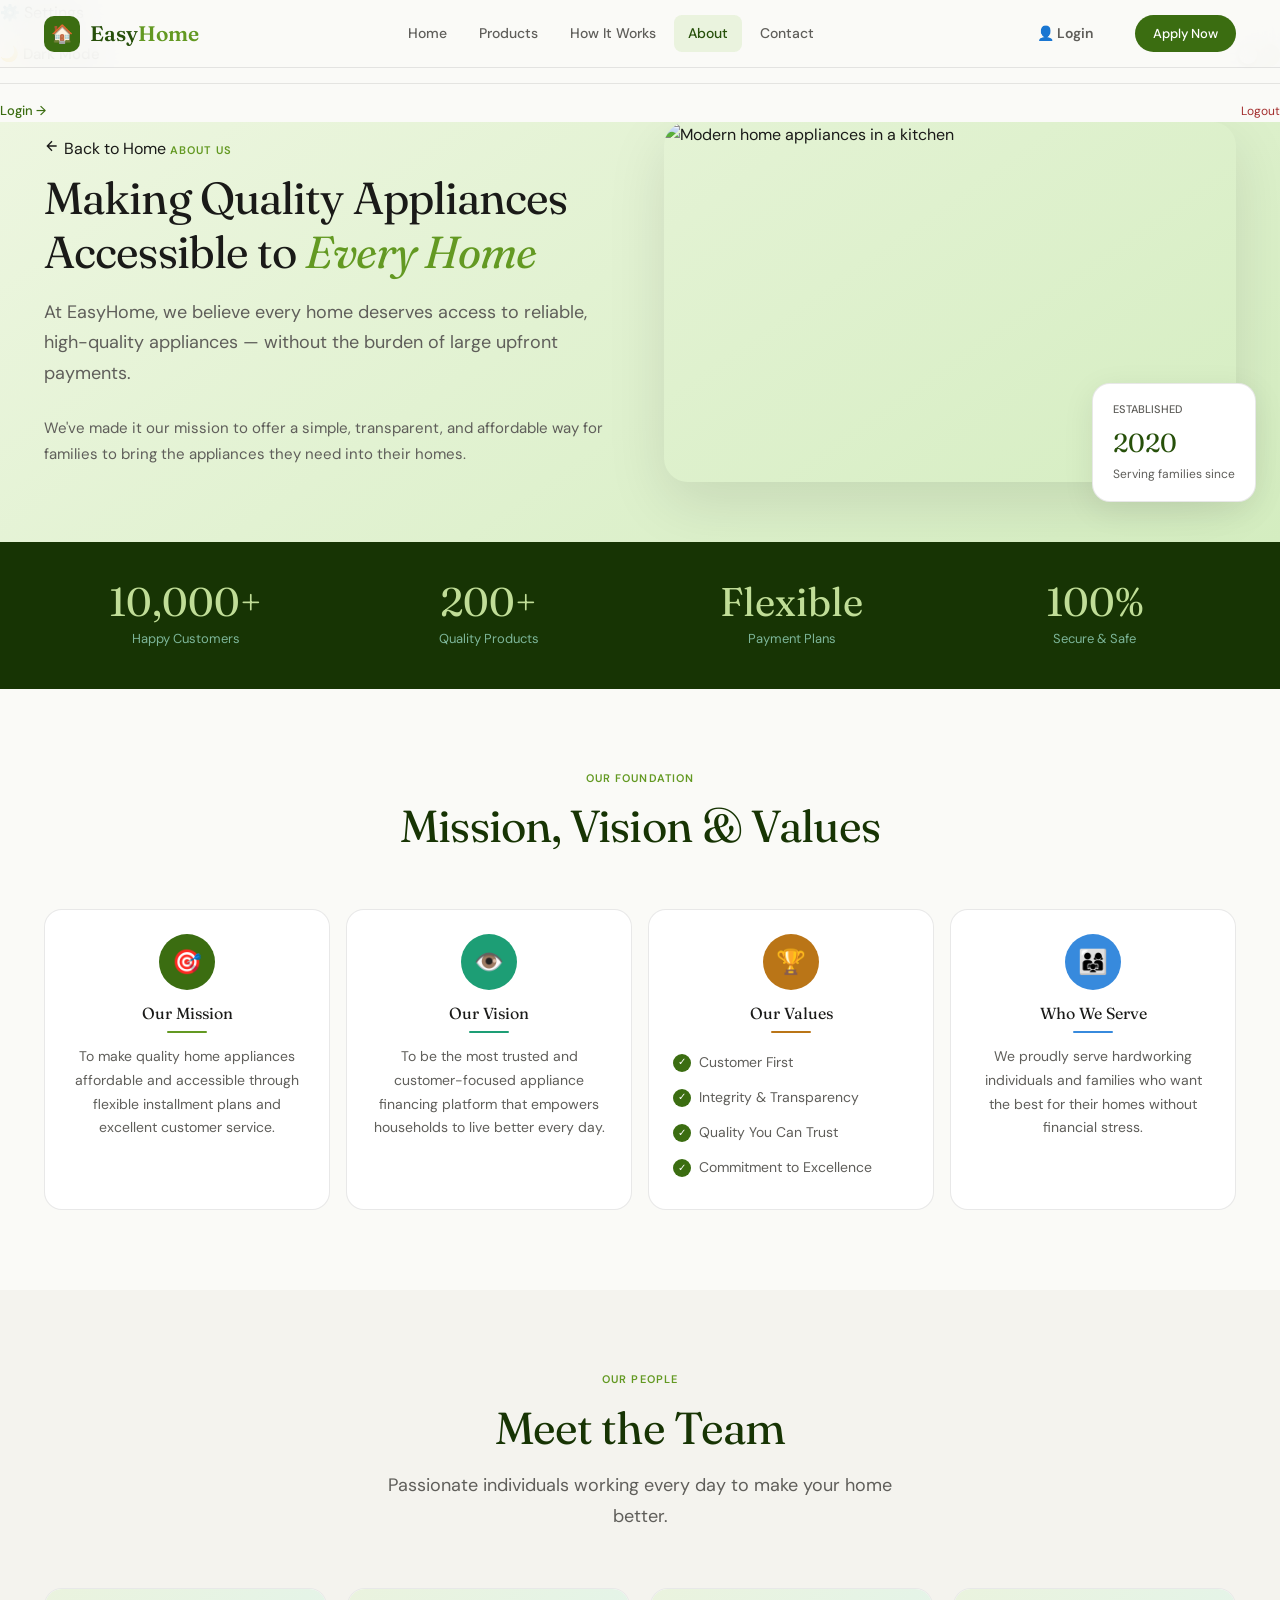
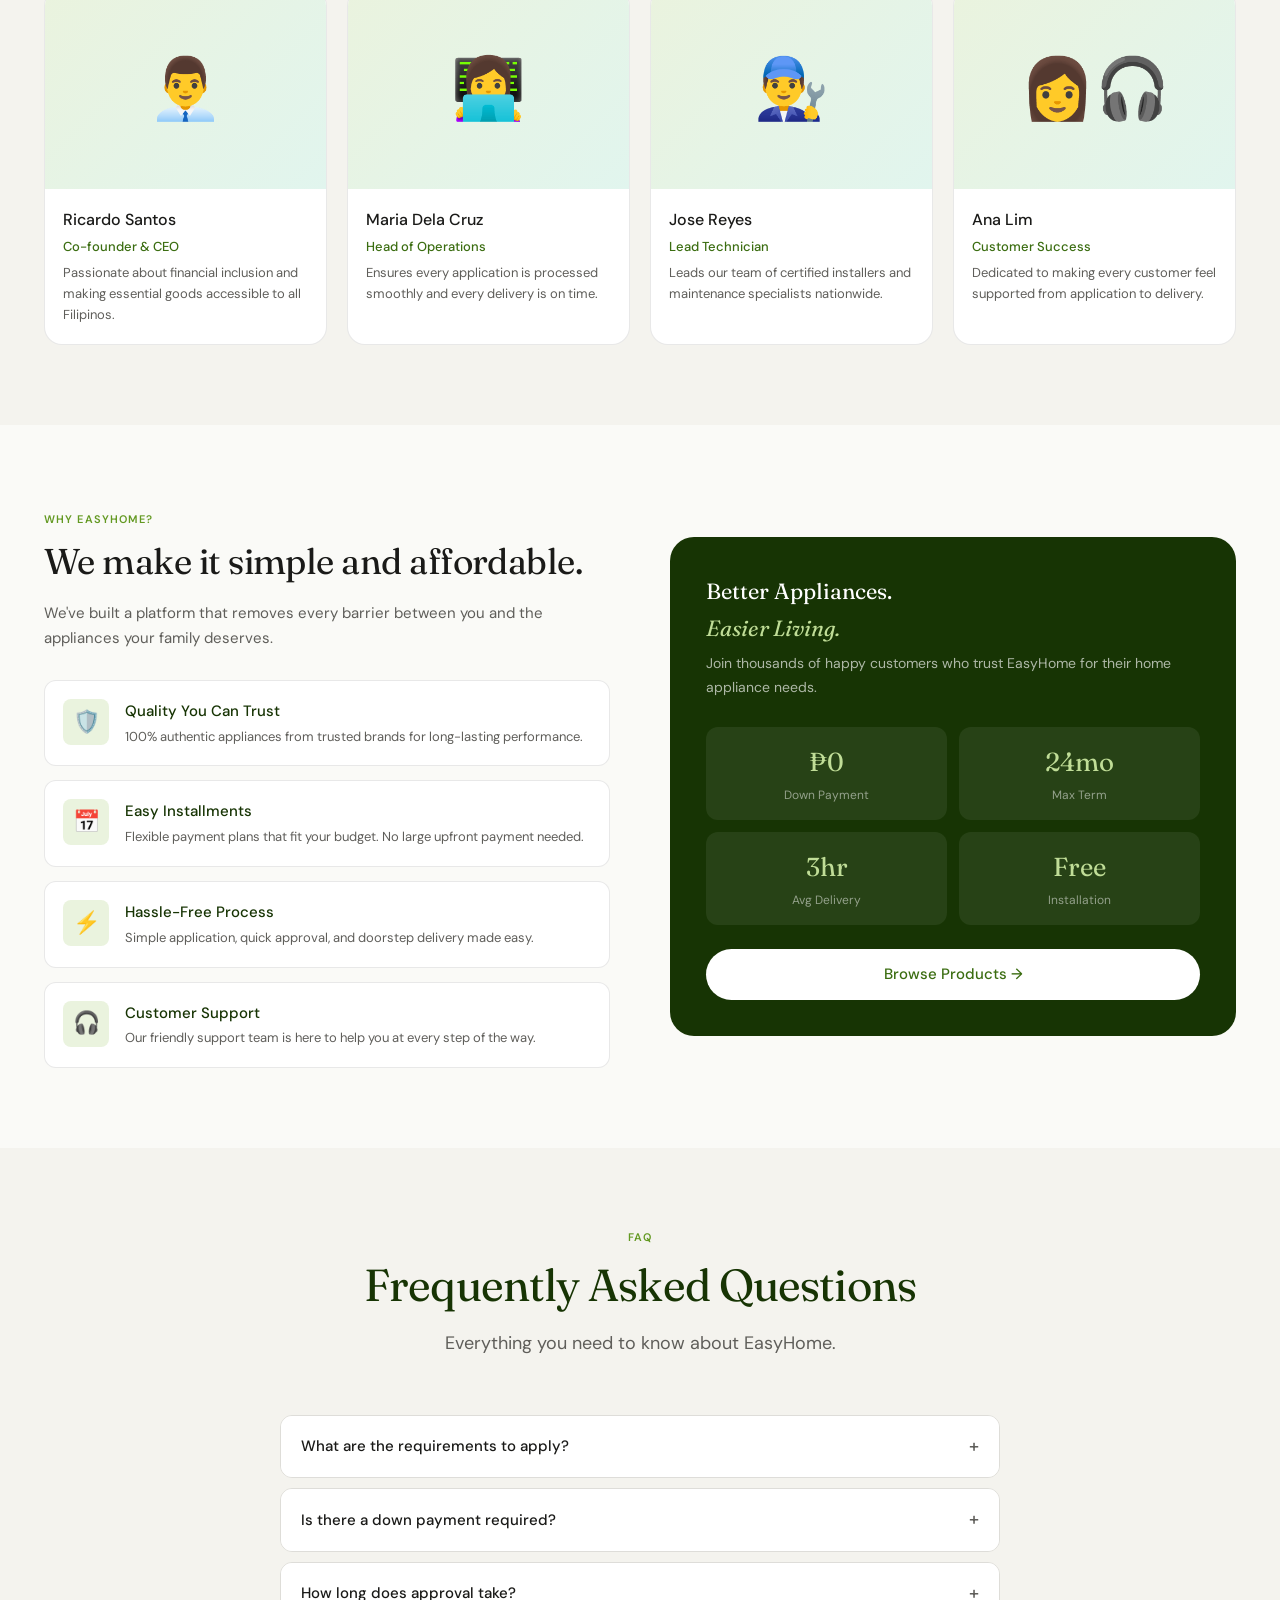
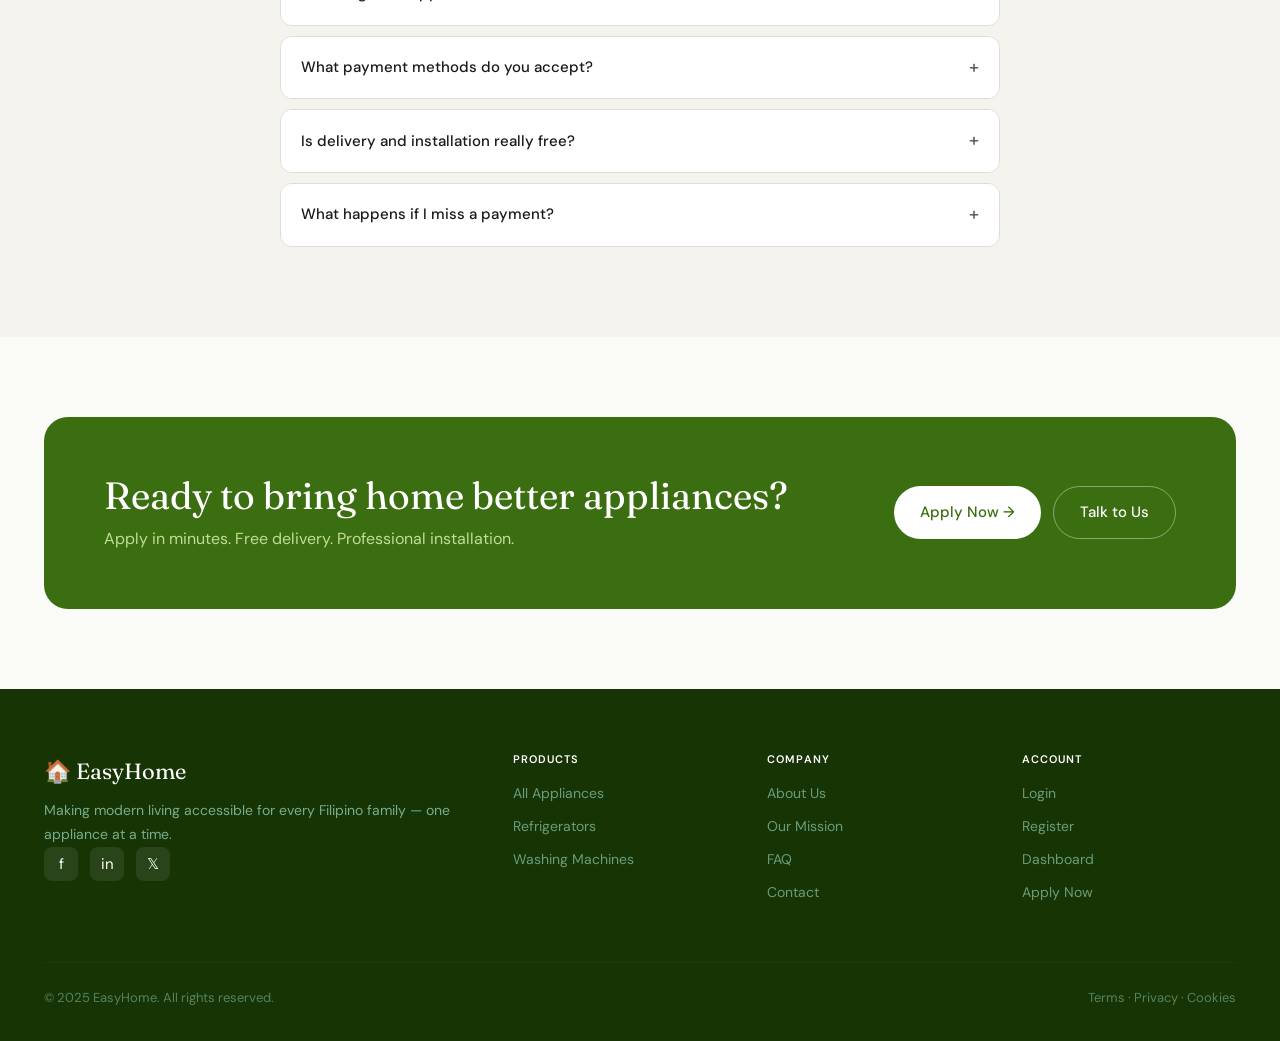
==== commit 4191ee6e: "Update about.html" ====
--- a/about.html
+++ b/about.html
@@ -1,10 +1,10 @@
 <!DOCTYPE html>
-<html lang="en">
+<html lang="en" data-theme="light">
 
 <head>
   <meta charset="UTF-8">
   <meta name="viewport" content="width=device-width, initial-scale=1.0">
-  <title>About Us – EasyHome Appliances</title>
+  <title>About Us – EasyHome</title>
   <link rel="icon" type="image/svg+xml"
     href="data:image/svg+xml,<svg xmlns='http://www.w3.org/2000/svg' viewBox='0 0 32 32'><rect width='32' height='32' rx='8' fill='%233B6D11'/><text y='22' x='5' font-size='20'>🏠</text></svg>">
   <link
@@ -13,182 +13,165 @@
   <link rel="stylesheet" href="shared.css">
   <style>
     .about-hero {
-      background: linear-gradient(145deg, #edf6e0, #e2f0d4 60%, #cce5b0 100%);
-      padding: 100px 0 80px;
-      text-align: center;
-    }
-
-    .about-hero h1 {
-      font-size: clamp(36px, 5vw, 60px);
-      color: var(--g900);
-      margin-bottom: 16px;
-      letter-spacing: -0.02em;
-    }
-
-    .about-hero .lead {
-      max-width: 600px;
-      margin: 0 auto;
+      padding-top: calc(var(--nav-h)+60px);
+      padding-bottom: 60px;
+      background: linear-gradient(145deg, #edf6e0 0%, #d4edc0 100%);
+      position: relative;
+      overflow: hidden
+    }
+
+    [data-theme="dark"] .about-hero {
+      background: linear-gradient(145deg, #0d1f06 0%, #112808 100%)
+    }
+
+    .about-hero-grid {
+      display: grid;
+      grid-template-columns: 1fr 1fr;
+      gap: 48px;
+      align-items: center
+    }
+
+    .about-hero-visual {
+      position: relative
+    }
+
+    .about-hero-img {
+      border-radius: var(--radius-xl);
+      overflow: hidden;
+      height: 360px;
+      box-shadow: var(--shadow-lg)
+    }
+
+    .about-hero-img img {
+      width: 100%;
+      height: 100%;
+      object-fit: cover
+    }
+
+    .about-floating {
+      position: absolute;
+      bottom: -20px;
+      right: -20px;
+      background: var(--surface);
+      border-radius: var(--radius-lg);
+      padding: 16px 20px;
+      box-shadow: var(--shadow-md);
+      border: 1px solid var(--border)
     }
 
     .mission-grid {
       display: grid;
-      grid-template-columns: 1fr 1fr;
-      gap: 60px;
+      grid-template-columns: repeat(4, 1fr);
+      gap: 16px
+    }
+
+    .mission-card {
+      background: var(--surface);
+      border-radius: var(--radius-lg);
+      border: 1px solid var(--border);
+      padding: 24px;
+      text-align: center;
+      transition: all var(--transition)
+    }
+
+    .mission-card:hover {
+      transform: translateY(-4px);
+      box-shadow: var(--shadow-md);
+      border-color: var(--g200)
+    }
+
+    .mission-icon {
+      width: 56px;
+      height: 56px;
+      border-radius: 50%;
+      background: var(--g600);
+      color: white;
+      font-size: 24px;
+      display: flex;
       align-items: center;
-    }
-
-    .mission-img {
-      border-radius: var(--radius-xl);
-      overflow: hidden;
-      aspect-ratio: 4/3;
-      background: var(--gray1);
-      position: relative;
-    }
-
-    .mission-img img {
-      width: 100%;
-      height: 100%;
-      object-fit: cover;
-    }
-
-    .value-items {
-      display: grid;
-      grid-template-columns: 1fr 1fr;
-      gap: 16px;
-      margin-top: 28px;
-    }
-
-    .value-item {
-      background: var(--g50);
-      border-radius: var(--radius-md);
-      padding: 16px;
-      border: 1px solid var(--g100);
-    }
-
-    .value-icon {
-      font-size: 24px;
-      margin-bottom: 8px;
-    }
-
-    .value-title {
+      justify-content: center;
+      margin: 0 auto 14px
+    }
+
+    .mission-title {
+      font-size: 16px;
+      color: var(--text);
+      margin-bottom: 8px
+    }
+
+    .value-row {
+      display: flex;
+      align-items: center;
+      gap: 8px;
+      padding: 6px 0;
       font-size: 14px;
-      font-weight: 500;
-      color: var(--g900);
-      margin-bottom: 4px;
-    }
-
-    .value-desc {
-      font-size: 13px;
-      color: var(--muted);
-      line-height: 1.6;
-    }
-
-    /* TEAM */
-    .team-grid {
-      display: grid;
-      grid-template-columns: repeat(3, 1fr);
-      gap: 24px;
+      color: var(--muted)
+    }
+
+    .value-check {
+      width: 18px;
+      height: 18px;
+      border-radius: 50%;
+      background: var(--g600);
+      color: white;
+      display: flex;
+      align-items: center;
+      justify-content: center;
+      font-size: 10px;
+      flex-shrink: 0
     }
 
     .team-card {
-      background: white;
+      background: var(--surface);
       border-radius: var(--radius-lg);
       border: 1px solid var(--border);
       overflow: hidden;
-      text-align: center;
-      transition: transform var(--transition), box-shadow var(--transition);
+      transition: all var(--transition)
     }
 
     .team-card:hover {
       transform: translateY(-4px);
-      box-shadow: var(--shadow-lg);
-    }
-
-    .team-img {
-      width: 100%;
-      height: 220px;
-      object-fit: cover;
-      background: linear-gradient(145deg, var(--g50), var(--t50));
+      box-shadow: var(--shadow-md)
+    }
+
+    .team-photo {
+      height: 200px;
+      background: linear-gradient(135deg, var(--g50), var(--t50));
       display: flex;
       align-items: center;
       justify-content: center;
-      font-size: 72px;
-    }
-
-    .team-body {
-      padding: 20px;
+      font-size: 60px
+    }
+
+    .team-info {
+      padding: 18px
     }
 
     .team-name {
-      font-size: 18px;
-      color: var(--g900);
-      margin-bottom: 4px;
+      font-size: 16px;
+      font-weight: 500;
+      color: var(--text);
+      margin-bottom: 3px
     }
 
     .team-role {
       font-size: 13px;
       color: var(--g600);
       font-weight: 500;
-      margin-bottom: 8px;
-    }
-
-    .team-bio {
+      margin-bottom: 6px
+    }
+
+    .team-desc {
       font-size: 13px;
       color: var(--muted);
-      line-height: 1.6;
-    }
-
-    .team-socials {
-      display: flex;
-      justify-content: center;
-      gap: 8px;
-      margin-top: 12px;
-    }
-
-    .team-social {
-      width: 30px;
-      height: 30px;
-      border-radius: 6px;
-      background: var(--gray1);
-      border: none;
-      font-size: 13px;
-      cursor: pointer;
-      transition: background var(--transition);
-      display: flex;
-      align-items: center;
-      justify-content: center;
-      color: var(--muted);
-    }
-
-    .team-social:hover {
-      background: var(--g50);
-      color: var(--g600);
-    }
-
-    /* STATS */
-    .about-stats {
-      background: var(--g900);
-      padding: 64px 0;
-    }
-
-    .about-stats-grid {
-      display: grid;
-      grid-template-columns: repeat(4, 1fr);
-      gap: 20px;
-      text-align: center;
-    }
-
-    /* FAQ */
+      line-height: 1.6
+    }
+
     .faq-item {
       border: 1px solid var(--border);
       border-radius: var(--radius-md);
       overflow: hidden;
-      margin-bottom: 10px;
-      transition: border-color var(--transition);
-    }
-
-    .faq-item.open {
-      border-color: var(--g200);
+      margin-bottom: 10px
     }
 
     .faq-q {
@@ -199,511 +182,443 @@
       cursor: pointer;
       font-size: 15px;
       font-weight: 500;
-      color: var(--g900);
-      background: white;
-      transition: background var(--transition);
-      user-select: none;
-      gap: 12px;
+      color: var(--text);
+      background: var(--surface);
+      transition: background var(--transition)
     }
 
     .faq-q:hover {
-      background: var(--gray0);
-    }
-
-    .faq-chevron {
-      font-size: 12px;
-      color: var(--muted);
-      transition: transform 0.25s;
-      flex-shrink: 0;
-    }
-
-    .faq-item.open .faq-chevron {
-      transform: rotate(180deg);
+      background: var(--gray0)
     }
 
     .faq-a {
+      padding: 0 20px;
       max-height: 0;
       overflow: hidden;
-      transition: max-height 0.35s cubic-bezier(.4, 0, .2, 1), padding 0.25s;
-      padding: 0 20px;
       font-size: 14px;
       color: var(--muted);
       line-height: 1.7;
-      background: white;
-    }
-
-    .faq-item.open .faq-a {
+      transition: max-height 0.35s cubic-bezier(.4, 0, .2, 1), padding 0.35s
+    }
+
+    .faq-a.open {
       max-height: 200px;
-      padding: 0 20px 18px;
-    }
-
-    /* CONTACT */
-    .contact-grid {
-      display: grid;
-      grid-template-columns: 1fr 1fr;
-      gap: 40px;
-      align-items: start;
-    }
-
-    .contact-info-item {
-      display: flex;
-      gap: 14px;
-      align-items: flex-start;
-      margin-bottom: 24px;
-    }
-
-    .contact-icon {
-      width: 42px;
-      height: 42px;
-      border-radius: var(--radius-sm);
-      background: var(--g50);
-      display: flex;
-      align-items: center;
-      justify-content: center;
-      font-size: 20px;
-      flex-shrink: 0;
+      padding: 0 20px 16px
+    }
+
+    .faq-icon {
+      font-size: 18px;
+      transition: transform 0.3s;
+      color: var(--muted)
+    }
+
+    .faq-item.open .faq-icon {
+      transform: rotate(45deg);
+      color: var(--g600)
     }
 
     @media(max-width:900px) {
-
-      .mission-grid,
-      .contact-grid {
-        grid-template-columns: 1fr;
+      .about-hero-grid {
+        grid-template-columns: 1fr
       }
 
-      .team-grid {
-        grid-template-columns: 1fr 1fr;
+      .about-hero-visual {
+        display: none
       }
 
-      .about-stats-grid {
-        grid-template-columns: repeat(2, 1fr);
+      .mission-grid {
+        grid-template-columns: repeat(2, 1fr)
       }
-
-      .value-items {
-        grid-template-columns: 1fr;
-      }
     }
 
     @media(max-width:600px) {
-      .team-grid {
-        grid-template-columns: 1fr;
+      .mission-grid {
+        grid-template-columns: 1fr
       }
     }
   </style>
 </head>
 
 <body>
-
   <!-- NAV -->
   <nav id="main-nav">
     <div class="nav-inner">
       <a class="nav-logo" href="index.html">
-        <div class="nav-logo-mark">🏠</div>EasyHome
+        <div class="nav-logo-mark">🏠</div><span>Easy<span style="color:var(--g400)">Home</span></span>
       </a>
       <div class="nav-links">
         <a class="nav-link" href="index.html">Home</a>
-        <a class="nav-link" href="catalog.html">Catalog</a>
-        <a class="nav-link" href="apply.html">Apply</a>
-        <a class="nav-link" href="dashboard.html">Dashboard</a>
+        <a class="nav-link" href="catalog.html">Products</a>
+        <a class="nav-link" href="index.html#howitworks">How It Works</a>
         <a class="nav-link active" href="about.html">About</a>
-      </div>
-      <div class="nav-actions">
-        <a class="nav-cart-btn" href="dashboard.html#cart">🛒<span id="cart-badge"></span></a>
-        <a class="btn-nav-primary" href="apply.html">Apply Now</a>
-        <button class="hamburger" id="hamburger"><span></span><span></span><span></span></button>
+        <a class="nav-link" href="contact.html">Contact</a>
+      </div>
+      <div class="nav-actions" style="display:flex;align-items:center;gap:16px;">
+        <div class="nav-user-btn" id="nav-user-btn" style="display:none;align-items:center;gap:8px;font-weight:600;color:var(--g700);">
+          <span style="font-size:18px;">👤</span><span id="nav-user-name"></span>
+        </div>
+        <a class="nav-link" id="nav-login-btn" href="login.html" style="font-weight:600;display:inline-flex;align-items:center;gap:8px;">👤 Login</a>
+        <a class="btn btn-primary btn-sm" href="apply.html" style="margin-left:12px;">Apply Now</a>
+        <button class="hamburger" id="hamburger" aria-label="Menu"><span></span><span></span><span></span></button>
       </div>
     </div>
   </nav>
+  <div class="settings-panel" id="settings-panel">
+    <div class="settings-panel-title">⚙️ Settings</div>
+    <div class="settings-row">
+      <div>
+        <div class="settings-label">🌙 Dark Mode</div>
+      </div><label class="toggle-switch"><input type="checkbox" id="theme-toggle"
+          onchange="toggleTheme(this.checked)"><span class="toggle-track"></span></label>
+    </div>
+    <div class="settings-row" style="border:none;padding-bottom:0;"><a href="login.html"
+        style="font-size:13px;color:var(--g600);font-weight:500;">Login →</a><button onclick="Auth.logout()"
+        style="font-size:12px;color:var(--r600);background:none;border:none;cursor:pointer;">Logout</button></div>
+  </div>
   <div class="mobile-menu" id="mobile-menu">
-    <a class="nav-link" href="index.html">Home</a>
-    <a class="nav-link" href="catalog.html">Catalog</a>
-    <a class="nav-link" href="apply.html">Apply</a>
-    <a class="nav-link" href="dashboard.html">Dashboard</a>
-    <a class="nav-link" href="about.html">About</a>
+    <a class="nav-link" href="index.html">Home</a><a class="nav-link" href="catalog.html">Products</a>
+    <a class="nav-link" href="index.html#howitworks">How It Works</a>
+    <a class="nav-link active" href="about.html">About</a><a class="nav-link" href="contact.html">Contact</a>
+    <div class="mobile-menu-divider"></div><a class="nav-link" href="login.html">Login</a>
   </div>
 
   <!-- HERO -->
-  <div class="page-top">
-    <div class="about-hero">
-      <div class="container">
-        <span class="label" data-reveal>Our Story</span>
-        <h1 data-reveal data-reveal-delay="1">Making essential living<br><em>accessible</em> for all Filipinos.</h1>
-        <p class="lead" data-reveal data-reveal-delay="2">EasyHome Appliances was founded with a simple belief: every
-          Filipino family deserves access to quality home appliances — regardless of income level.</p>
-      </div>
-    </div>
-
-    <!-- MISSION -->
-    <section class="section">
-      <div class="container">
-        <div class="mission-grid">
-          <div data-reveal>
-            <span class="label">Our Mission</span>
-            <h2 class="display-2" style="color:var(--g900);margin-bottom:16px;">Bridging the gap between need and access
-            </h2>
-            <p style="color:var(--muted);font-size:16px;line-height:1.75;margin-bottom:20px;">We observed that millions
-              of Filipinos — from low-income families to students to small business owners — were unable to access basic
-              home appliances simply because of the high one-time cost of purchase.</p>
-            <p style="color:var(--muted);font-size:16px;line-height:1.75;">EasyHome bridges this gap with an innovative
-              installment and rental model, making it possible to bring home a refrigerator, washing machine, aircon, or
-              TV with zero or minimal down payment and manageable monthly dues.</p>
-            <div class="value-items">
-              <div class="value-item">
-                <div class="value-icon">🎯</div>
-                <div class="value-title">Accessibility</div>
-                <div class="value-desc">No large upfront cost, no barriers to getting what you need.</div>
-              </div>
-              <div class="value-item">
-                <div class="value-icon">🤝</div>
-                <div class="value-title">Integrity</div>
-                <div class="value-desc">Transparent pricing, no hidden fees, honest service.</div>
-              </div>
-              <div class="value-item">
-                <div class="value-icon">🚀</div>
-                <div class="value-title">Innovation</div>
-                <div class="value-desc">Modern digital-first experience for applications and payments.</div>
-              </div>
-              <div class="value-item">
-                <div class="value-icon">💚</div>
-                <div class="value-title">Community</div>
-                <div class="value-desc">Uplifting Filipino households, one appliance at a time.</div>
+  <section class="about-hero">
+    <div class="container">
+      <div class="about-hero-grid">
+        <div>
+          <a href="index.html" class="back-link" style="margin-bottom:20px;">
+            <svg width="16" height="16" viewBox="0 0 24 24" fill="none" stroke="currentColor" stroke-width="2">
+              <path d="M19 12H5M12 5l-7 7 7 7" />
+            </svg>
+            Back to Home
+          </a>
+          <span class="label">About Us</span>
+          <h1 class="display-2" style="color:var(--text);margin-bottom:18px;">Making Quality Appliances Accessible to
+            <em style="color:var(--g400);font-style:italic;">Every Home</em></h1>
+          <p class="lead" style="margin-bottom:28px;">At EasyHome, we believe every home deserves access to
+            reliable, high-quality appliances — without the burden of large upfront payments.</p>
+          <p style="font-size:15px;color:var(--muted);line-height:1.7;">We've made it our mission to offer a simple,
+            transparent, and affordable way for families to bring the appliances they need into their homes.</p>
+        </div>
+        <div class="about-hero-visual">
+          <div class="about-hero-img">
+            <img src="https://images.unsplash.com/photo-1556909114-f6e7ad7d3136?w=600&q=80"
+              alt="Modern home appliances in a kitchen">
+          </div>
+          <div class="about-floating">
+            <div style="font-size:11px;color:var(--muted);font-weight:500;margin-bottom:4px;">ESTABLISHED</div>
+            <div style="font-family:'Fraunces',serif;font-size:26px;color:var(--g800);">2020</div>
+            <div style="font-size:12px;color:var(--muted);">Serving families since</div>
+          </div>
+        </div>
+      </div>
+    </div>
+  </section>
+
+  <!-- STATS -->
+  <section class="stats-bar">
+    <div class="container">
+      <div class="stats-grid">
+        <div data-reveal>
+          <div class="stat-num">10,000+</div>
+          <div class="stat-label">Happy Customers</div>
+        </div>
+        <div data-reveal data-reveal-delay="1">
+          <div class="stat-num">200+</div>
+          <div class="stat-label">Quality Products</div>
+        </div>
+        <div data-reveal data-reveal-delay="2">
+          <div class="stat-num">Flexible</div>
+          <div class="stat-label">Payment Plans</div>
+        </div>
+        <div data-reveal data-reveal-delay="3">
+          <div class="stat-num">100%</div>
+          <div class="stat-label">Secure &amp; Safe</div>
+        </div>
+      </div>
+    </div>
+  </section>
+
+  <!-- MISSION, VISION, VALUES -->
+  <section class="section" id="mission">
+    <div class="container">
+      <div class="section-header" data-reveal>
+        <span class="label">Our Foundation</span>
+        <h2 class="display-2">Mission, Vision &amp; Values</h2>
+      </div>
+      <div class="mission-grid">
+        <div class="mission-card" data-reveal>
+          <div class="mission-icon">🎯</div>
+          <h3 class="mission-title">Our Mission</h3>
+          <div style="height:2px;width:40px;background:var(--g400);margin:8px auto 12px;border-radius:2px;"></div>
+          <p style="font-size:14px;color:var(--muted);line-height:1.7;">To make quality home appliances affordable and
+            accessible through flexible installment plans and excellent customer service.</p>
+        </div>
+        <div class="mission-card" data-reveal data-reveal-delay="1">
+          <div class="mission-icon" style="background:var(--t400);">👁️</div>
+          <h3 class="mission-title">Our Vision</h3>
+          <div style="height:2px;width:40px;background:var(--t400);margin:8px auto 12px;border-radius:2px;"></div>
+          <p style="font-size:14px;color:var(--muted);line-height:1.7;">To be the most trusted and customer-focused
+            appliance financing platform that empowers households to live better every day.</p>
+        </div>
+        <div class="mission-card" data-reveal data-reveal-delay="2">
+          <div class="mission-icon" style="background:var(--a400);">🏆</div>
+          <h3 class="mission-title">Our Values</h3>
+          <div style="height:2px;width:40px;background:var(--a400);margin:8px auto 12px;border-radius:2px;"></div>
+          <div class="value-row">
+            <div class="value-check">✓</div> Customer First
+          </div>
+          <div class="value-row">
+            <div class="value-check">✓</div> Integrity &amp; Transparency
+          </div>
+          <div class="value-row">
+            <div class="value-check">✓</div> Quality You Can Trust
+          </div>
+          <div class="value-row">
+            <div class="value-check">✓</div> Commitment to Excellence
+          </div>
+        </div>
+        <div class="mission-card" data-reveal data-reveal-delay="3">
+          <div class="mission-icon" style="background:var(--b400);">👨‍👩‍👧</div>
+          <h3 class="mission-title">Who We Serve</h3>
+          <div style="height:2px;width:40px;background:var(--b400);margin:8px auto 12px;border-radius:2px;"></div>
+          <p style="font-size:14px;color:var(--muted);line-height:1.7;">We proudly serve hardworking individuals and
+            families who want the best for their homes without financial stress.</p>
+        </div>
+      </div>
+    </div>
+  </section>
+
+  <!-- MEET THE TEAM -->
+  <section class="section" style="background:var(--gray1);padding:80px 0;">
+    <div class="container">
+      <div class="section-header" data-reveal>
+        <span class="label">Our People</span>
+        <h2 class="display-2">Meet the Team</h2>
+        <p class="lead">Passionate individuals working every day to make your home better.</p>
+      </div>
+      <div class="grid-4">
+        <div class="team-card" data-reveal>
+          <div class="team-photo">👨‍💼</div>
+          <div class="team-info">
+            <div class="team-name">Ricardo Santos</div>
+            <div class="team-role">Co-founder &amp; CEO</div>
+            <div class="team-desc">Passionate about financial inclusion and making essential goods accessible to all
+              Filipinos.</div>
+          </div>
+        </div>
+        <div class="team-card" data-reveal data-reveal-delay="1">
+          <div class="team-photo">👩‍💻</div>
+          <div class="team-info">
+            <div class="team-name">Maria Dela Cruz</div>
+            <div class="team-role">Head of Operations</div>
+            <div class="team-desc">Ensures every application is processed smoothly and every delivery is on time.</div>
+          </div>
+        </div>
+        <div class="team-card" data-reveal data-reveal-delay="2">
+          <div class="team-photo">👨‍🔧</div>
+          <div class="team-info">
+            <div class="team-name">Jose Reyes</div>
+            <div class="team-role">Lead Technician</div>
+            <div class="team-desc">Leads our team of certified installers and maintenance specialists nationwide.</div>
+          </div>
+        </div>
+        <div class="team-card" data-reveal data-reveal-delay="3">
+          <div class="team-photo">👩‍🎧</div>
+          <div class="team-info">
+            <div class="team-name">Ana Lim</div>
+            <div class="team-role">Customer Success</div>
+            <div class="team-desc">Dedicated to making every customer feel supported from application to delivery.</div>
+          </div>
+        </div>
+      </div>
+    </div>
+  </section>
+
+  <!-- WHY CHOOSE -->
+  <section class="section">
+    <div class="container">
+      <div class="solution-grid" style="display:grid;grid-template-columns:1fr 1fr;gap:60px;align-items:center;">
+        <div data-reveal>
+          <span class="label">Why EasyHome?</span>
+          <h2 class="display-3" style="color:var(--text);margin-bottom:18px;">We make it simple and affordable.</h2>
+          <p style="font-size:15px;color:var(--muted);line-height:1.7;margin-bottom:28px;">We've built a platform that
+            removes every barrier between you and the appliances your family deserves.</p>
+          <div style="display:flex;flex-direction:column;gap:14px;">
+            <div class="feature-row">
+              <div class="feature-icon">🛡️</div>
+              <div>
+                <div class="feature-title">Quality You Can Trust</div>
+                <div class="feature-desc">100% authentic appliances from trusted brands for long-lasting performance.
+                </div>
               </div>
             </div>
-          </div>
-          <div class="mission-img" data-reveal data-reveal-delay="2">
-            <img src="https://images.unsplash.com/photo-1556909114-f6e7ad7d3136?w=700&q=80"
-              alt="Filipino family with appliances" onerror="this.parentElement.style.background='var(--g50)'">
-          </div>
-        </div>
-      </div>
-    </section>
-
-    <!-- STATS -->
-    <div class="about-stats">
-      <div class="container">
-        <div class="about-stats-grid">
-          <div data-reveal>
-            <div class="stat-num">500+</div>
-            <div class="stat-label">Happy Customers</div>
-          </div>
-          <div data-reveal data-reveal-delay="1">
-            <div class="stat-num">200+</div>
-            <div class="stat-label">Appliance Models</div>
-          </div>
-          <div data-reveal data-reveal-delay="2">
-            <div class="stat-num">₱0</div>
-            <div class="stat-label">Down Payment on Most Plans</div>
-          </div>
-          <div data-reveal data-reveal-delay="3">
-            <div class="stat-num">3 hrs</div>
-            <div class="stat-label">Average Delivery Time</div>
-          </div>
-        </div>
-      </div>
-    </div>
-
-    <!-- TEAM -->
-    <section class="section" id="team">
-      <div class="container">
-        <div class="section-header" data-reveal>
-          <span class="label">The Team</span>
-          <h2 class="display-2">Meet the people behind EasyHome</h2>
-          <p class="lead">A group of passionate IT students from Holy Cross College of Davao, building technology that
-            makes a difference.</p>
-        </div>
-        <div class="team-grid">
-          <div class="team-card" data-reveal>
-            <div class="team-img">👩‍💻</div>
-            <div class="team-body">
-              <h3 class="team-name">Aniñon</h3>
-              <div class="team-role">Lead Developer & UI Designer</div>
-              <p class="team-bio">Handles the frontend architecture, user interface design, and overall visual identity
-                of the EasyHome platform.</p>
-              <div class="team-socials">
-                <button class="team-social" onclick="Toast.info('LinkedIn profile coming soon!')">in</button>
-                <button class="team-social" onclick="Toast.info('GitHub profile coming soon!')">⌥</button>
+            <div class="feature-row">
+              <div class="feature-icon">📅</div>
+              <div>
+                <div class="feature-title">Easy Installments</div>
+                <div class="feature-desc">Flexible payment plans that fit your budget. No large upfront payment needed.
+                </div>
               </div>
             </div>
-          </div>
-          <div class="team-card" data-reveal data-reveal-delay="1">
-            <div class="team-img">👨‍💻</div>
-            <div class="team-body">
-              <h3 class="team-name">Baclig</h3>
-              <div class="team-role">Backend Developer & Database Architect</div>
-              <p class="team-bio">Responsible for the business logic, API design, database structure, and data
-                management systems powering EasyHome.</p>
-              <div class="team-socials">
-                <button class="team-social" onclick="Toast.info('LinkedIn profile coming soon!')">in</button>
-                <button class="team-social" onclick="Toast.info('GitHub profile coming soon!')">⌥</button>
+            <div class="feature-row">
+              <div class="feature-icon">⚡</div>
+              <div>
+                <div class="feature-title">Hassle-Free Process</div>
+                <div class="feature-desc">Simple application, quick approval, and doorstep delivery made easy.</div>
               </div>
             </div>
-          </div>
-          <div class="team-card" data-reveal data-reveal-delay="2">
-            <div class="team-img">👩‍🎨</div>
-            <div class="team-body">
-              <h3 class="team-name">Tagalog</h3>
-              <div class="team-role">Business Analyst & Project Manager</div>
-              <p class="team-bio">Leads market research, business planning, project coordination, and ensures the
-                proposal aligns with real-world needs.</p>
-              <div class="team-socials">
-                <button class="team-social" onclick="Toast.info('LinkedIn profile coming soon!')">in</button>
-                <button class="team-social" onclick="Toast.info('GitHub profile coming soon!')">⌥</button>
+            <div class="feature-row">
+              <div class="feature-icon">🎧</div>
+              <div>
+                <div class="feature-title">Customer Support</div>
+                <div class="feature-desc">Our friendly support team is here to help you at every step of the way.</div>
               </div>
             </div>
           </div>
         </div>
-        <div style="text-align:center;margin-top:32px;">
-          <p style="font-size:14px;color:var(--muted);">Bachelor of Science in Information Technology</p>
-          <p style="font-size:14px;font-weight:500;color:var(--g600);">Holy Cross College of Davao</p>
-        </div>
-      </div>
-    </section>
-
-    <!-- WHY CHOOSE US -->
-    <section class="section" style="background:var(--gray1);padding:80px 0;">
-      <div class="container">
-        <div class="section-header" data-reveal>
-          <span class="label">Why EasyHome</span>
-          <h2 class="display-2">Why customers choose us</h2>
-        </div>
-        <div class="grid-3">
-          <div class="card" style="padding:28px;" data-reveal>
-            <div style="font-size:36px;margin-bottom:14px;">⚡</div>
-            <h3 style="font-size:17px;color:var(--g900);margin-bottom:8px;">Fast Approval</h3>
-            <p style="font-size:14px;color:var(--muted);line-height:1.7;">Our streamlined digital process means you get
-              approved within hours — not days.</p>
-          </div>
-          <div class="card" style="padding:28px;" data-reveal data-reveal-delay="1">
-            <div style="font-size:36px;margin-bottom:14px;">🛡️</div>
-            <h3 style="font-size:17px;color:var(--g900);margin-bottom:8px;">No Hidden Fees</h3>
-            <p style="font-size:14px;color:var(--muted);line-height:1.7;">What you see is what you pay. We believe in
-              full transparency with our customers.</p>
-          </div>
-          <div class="card" style="padding:28px;" data-reveal data-reveal-delay="2">
-            <div style="font-size:36px;margin-bottom:14px;">🔧</div>
-            <h3 style="font-size:17px;color:var(--g900);margin-bottom:8px;">After-Sales Support</h3>
-            <p style="font-size:14px;color:var(--muted);line-height:1.7;">Our certified technicians are on call for
-              maintenance and repairs throughout your plan.</p>
-          </div>
-          <div class="card" style="padding:28px;" data-reveal>
-            <div style="font-size:36px;margin-bottom:14px;">📱</div>
-            <h3 style="font-size:17px;color:var(--g900);margin-bottom:8px;">Digital-First Experience</h3>
-            <p style="font-size:14px;color:var(--muted);line-height:1.7;">Apply, track, and pay entirely online. No need
-              to visit a physical store.</p>
-          </div>
-          <div class="card" style="padding:28px;" data-reveal data-reveal-delay="1">
-            <div style="font-size:36px;margin-bottom:14px;">💳</div>
-            <h3 style="font-size:17px;color:var(--g900);margin-bottom:8px;">Multiple Payment Options</h3>
-            <p style="font-size:14px;color:var(--muted);line-height:1.7;">GCash, major banks, or over-the-counter. Pay
-              the way that's most convenient for you.</p>
-          </div>
-          <div class="card" style="padding:28px;" data-reveal data-reveal-delay="2">
-            <div style="font-size:36px;margin-bottom:14px;">🏆</div>
-            <h3 style="font-size:17px;color:var(--g900);margin-bottom:8px;">Quality Brands Only</h3>
-            <p style="font-size:14px;color:var(--muted);line-height:1.7;">We partner only with trusted appliance brands
-              to ensure you get the best value.</p>
-          </div>
-        </div>
-      </div>
-    </section>
-
-    <!-- FAQ -->
-    <section class="section" id="faq">
-      <div class="container" style="max-width:800px;">
-        <div class="section-header" data-reveal>
-          <span class="label">FAQ</span>
-          <h2 class="display-2">Frequently asked questions</h2>
-        </div>
-        <div id="faq-list"></div>
-      </div>
-    </section>
-
-    <!-- CONTACT -->
-    <section class="section" style="background:var(--gray1);padding:80px 0;" id="contact">
-      <div class="container">
-        <div class="section-header" data-reveal>
-          <span class="label">Contact Us</span>
-          <h2 class="display-2">We're here to help</h2>
-          <p class="lead">Have questions about our plans or products? Reach out and we'll respond within 24 hours.</p>
-        </div>
-        <div class="contact-grid">
-          <div data-reveal>
-            <div class="contact-info-item">
-              <div class="contact-icon">📞</div>
-              <div>
-                <div style="font-size:14px;font-weight:500;color:var(--g900);margin-bottom:2px;">Phone</div>
-                <div style="font-size:14px;color:var(--muted);">0917-EASYHOME (0917-327-9466)</div>
-                <div style="font-size:12px;color:var(--hint);">Mon–Fri, 8AM–6PM</div>
+        <div data-reveal data-reveal-delay="2">
+          <div style="background:var(--g900);border-radius:var(--radius-xl);padding:36px;color:white;">
+            <div style="font-family:'Fraunces',serif;font-size:22px;color:white;margin-bottom:6px;">Better
+              Appliances.<br><em style="color:var(--g100);">Easier Living.</em></div>
+            <p style="font-size:14px;color:rgba(255,255,255,.65);line-height:1.7;margin-bottom:28px;">Join thousands of
+              happy customers who trust EasyHome for their home appliance needs.</p>
+            <div style="display:grid;grid-template-columns:1fr 1fr;gap:12px;margin-bottom:24px;">
+              <div
+                style="background:rgba(255,255,255,.07);border-radius:var(--radius-md);padding:14px;text-align:center;">
+                <div style="font-family:'Fraunces',serif;font-size:26px;color:var(--g100);">₱0</div>
+                <div style="font-size:12px;color:rgba(255,255,255,.5);margin-top:2px;">Down Payment</div>
+              </div>
+              <div
+                style="background:rgba(255,255,255,.07);border-radius:var(--radius-md);padding:14px;text-align:center;">
+                <div style="font-family:'Fraunces',serif;font-size:26px;color:var(--g100);">24mo</div>
+                <div style="font-size:12px;color:rgba(255,255,255,.5);margin-top:2px;">Max Term</div>
+              </div>
+              <div
+                style="background:rgba(255,255,255,.07);border-radius:var(--radius-md);padding:14px;text-align:center;">
+                <div style="font-family:'Fraunces',serif;font-size:26px;color:var(--g100);">3hr</div>
+                <div style="font-size:12px;color:rgba(255,255,255,.5);margin-top:2px;">Avg Delivery</div>
+              </div>
+              <div
+                style="background:rgba(255,255,255,.07);border-radius:var(--radius-md);padding:14px;text-align:center;">
+                <div style="font-family:'Fraunces',serif;font-size:26px;color:var(--g100);">Free</div>
+                <div style="font-size:12px;color:rgba(255,255,255,.5);margin-top:2px;">Installation</div>
               </div>
             </div>
-            <div class="contact-info-item">
-              <div class="contact-icon">✉️</div>
-              <div>
-                <div style="font-size:14px;font-weight:500;color:var(--g900);margin-bottom:2px;">Email</div>
-                <div style="font-size:14px;color:var(--muted);">support@easyhome.ph</div>
-                <div style="font-size:12px;color:var(--hint);">We reply within 24 hours</div>
-              </div>
-            </div>
-            <div class="contact-info-item">
-              <div class="contact-icon">📍</div>
-              <div>
-                <div style="font-size:14px;font-weight:500;color:var(--g900);margin-bottom:2px;">Address</div>
-                <div style="font-size:14px;color:var(--muted);">Davao City, Philippines</div>
-                <div style="font-size:12px;color:var(--hint);">Serving all major cities nationwide</div>
-              </div>
-            </div>
-            <div class="contact-info-item">
-              <div class="contact-icon">💬</div>
-              <div>
-                <div style="font-size:14px;font-weight:500;color:var(--g900);margin-bottom:2px;">Facebook</div>
-                <div style="font-size:14px;color:var(--muted);">fb.com/EasyHomeAppliances</div>
-                <div style="font-size:12px;color:var(--hint);">Message us anytime</div>
-              </div>
-            </div>
-          </div>
-          <!-- Contact Form -->
-          <div class="card" style="padding:28px;" data-reveal data-reveal-delay="2">
-            <h3 style="font-size:17px;color:var(--g900);margin-bottom:20px;">Send us a message</h3>
-            <div class="form-group">
-              <label class="form-label">Your Name</label>
-              <input class="form-control" id="c-name" placeholder="Full name">
-            </div>
-            <div class="form-group">
-              <label class="form-label">Email Address</label>
-              <input class="form-control" id="c-email" type="email" placeholder="your@email.com">
-            </div>
-            <div class="form-group">
-              <label class="form-label">Subject</label>
-              <select class="form-select" id="c-subject">
-                <option value="">Select a topic…</option>
-                <option>Application Inquiry</option>
-                <option>Payment Question</option>
-                <option>Delivery / Installation</option>
-                <option>Maintenance Request</option>
-                <option>Other</option>
-              </select>
-            </div>
-            <div class="form-group">
-              <label class="form-label">Message</label>
-              <textarea class="form-control" id="c-msg" rows="4" placeholder="How can we help you?"></textarea>
-            </div>
-            <button class="btn btn-primary" style="width:100%;justify-content:center;" onclick="sendMessage()">Send
-              Message →</button>
-          </div>
-        </div>
-      </div>
-    </section>
-
-    <!-- CTA -->
-    <section class="section">
-      <div class="container">
-        <div class="cta-banner" data-reveal>
-          <div>
-            <h2>Ready to get started?</h2>
-            <p>Apply in minutes and get your appliance delivered today.</p>
-          </div>
-          <div class="cta-actions">
-            <a class="btn btn-white" href="apply.html">Apply Now</a>
-            <a class="btn btn-outline-white" href="catalog.html">Browse Catalog</a>
-          </div>
-        </div>
-      </div>
-    </section>
-  </div>
+            <a href="catalog.html" class="btn btn-white" style="width:100%;justify-content:center;">Browse Products
+              →</a>
+          </div>
+        </div>
+      </div>
+    </div>
+  </section>
+
+  <!-- FAQ -->
+  <section class="section" style="background:var(--gray1);padding:80px 0;" id="faq">
+    <div class="container">
+      <div class="section-header" data-reveal>
+        <span class="label">FAQ</span>
+        <h2 class="display-2">Frequently Asked Questions</h2>
+        <p class="lead">Everything you need to know about EasyHome.</p>
+      </div>
+      <div style="max-width:720px;margin:0 auto;">
+        <div class="faq-item" data-reveal>
+          <div class="faq-q" onclick="toggleFaq(this)">What are the requirements to apply? <span
+              class="faq-icon">+</span></div>
+          <div class="faq-a">You only need a valid government-issued ID, proof of income (payslip, certificate of
+            employment, or business permit), and a Philippine mobile number. No bank account required.</div>
+        </div>
+        <div class="faq-item" data-reveal data-reveal-delay="1">
+          <div class="faq-q" onclick="toggleFaq(this)">Is there a down payment required? <span class="faq-icon">+</span>
+          </div>
+          <div class="faq-a">Most of our plans have zero or very low down payment options. Some premium items may
+            require a small down payment, which will be displayed clearly before you apply.</div>
+        </div>
+        <div class="faq-item" data-reveal data-reveal-delay="2">
+          <div class="faq-q" onclick="toggleFaq(this)">How long does approval take? <span class="faq-icon">+</span>
+          </div>
+          <div class="faq-a">Most applications are reviewed within 24–48 hours. Our team will contact you via the phone
+            number you provided once a decision has been made.</div>
+        </div>
+        <div class="faq-item" data-reveal data-reveal-delay="3">
+          <div class="faq-q" onclick="toggleFaq(this)">What payment methods do you accept? <span
+              class="faq-icon">+</span></div>
+          <div class="faq-a">We accept GCash and major bank transfers. Payment reminders are sent via SMS on or before
+            your due date each month.</div>
+        </div>
+        <div class="faq-item" data-reveal data-reveal-delay="4">
+          <div class="faq-q" onclick="toggleFaq(this)">Is delivery and installation really free? <span
+              class="faq-icon">+</span></div>
+          <div class="faq-a">Yes! Free delivery and professional installation are included on all approved plans, within
+            our covered areas. We'll confirm your location during the application process.</div>
+        </div>
+        <div class="faq-item" data-reveal data-reveal-delay="5">
+          <div class="faq-q" onclick="toggleFaq(this)">What happens if I miss a payment? <span class="faq-icon">+</span>
+          </div>
+          <div class="faq-a">We understand that circumstances can change. Please contact our support team as soon as
+            possible if you anticipate missing a payment. We will work with you to find a suitable arrangement.</div>
+        </div>
+      </div>
+    </div>
+  </section>
+
+  <!-- CTA -->
+  <section class="section">
+    <div class="container">
+      <div class="cta-banner" data-reveal>
+        <div>
+          <h2>Ready to bring home better appliances?</h2>
+          <p>Apply in minutes. Free delivery. Professional installation.</p>
+        </div>
+        <div class="cta-actions">
+          <a class="btn btn-white" href="apply.html">Apply Now →</a>
+          <a class="btn btn-outline-white" href="contact.html">Talk to Us</a>
+        </div>
+      </div>
+    </div>
+  </section>
 
   <!-- FOOTER -->
   <footer>
     <div class="container">
       <div class="footer-grid">
         <div>
-          <div class="footer-logo">🏠 EasyHome Appliances</div>
-          <p class="footer-tagline">Making modern living accessible for every Filipino family, student, and small
-            business owner.</p>
-          <div class="footer-socials" style="margin-top:20px;">
-            <button class="footer-social-btn">f</button>
-            <button class="footer-social-btn">in</button>
-            <button class="footer-social-btn">t</button>
-          </div>
+          <div class="footer-logo">🏠 EasyHome</div>
+          <p class="footer-tagline">Making modern living accessible for every Filipino family — one appliance at a time.
+          </p>
+          <div class="footer-socials"><button class="footer-social-btn">f</button><button
+              class="footer-social-btn">in</button><button class="footer-social-btn">𝕏</button></div>
         </div>
         <div class="footer-col">
-          <h5>Products</h5>
-          <a href="catalog.html">All Appliances</a>
-          <a href="apply.html">Apply Now</a>
-          <a href="dashboard.html">My Dashboard</a>
+          <h5>Products</h5><a href="catalog.html">All Appliances</a><a
+            href="catalog.html?cat=refrigerators">Refrigerators</a><a href="catalog.html?cat=washers">Washing
+            Machines</a>
         </div>
         <div class="footer-col">
-          <h5>Company</h5>
-          <a href="about.html">About Us</a>
-          <a href="about.html#team">Our Team</a>
-          <a href="about.html#faq">FAQ</a>
+          <h5>Company</h5><a href="about.html">About Us</a><a href="about.html#mission">Our Mission</a><a
+            href="about.html#faq">FAQ</a><a href="contact.html">Contact</a>
         </div>
         <div class="footer-col">
-          <h5>Contact</h5>
-          <a href="about.html#contact">Get in Touch</a>
-          <a href="#">0917-EASYHOME</a>
-          <a href="#">support@easyhome.ph</a>
-        </div>
-      </div>
-      <div class="footer-bottom">
-        <span>© 2025 EasyHome Appliances. All rights reserved.</span>
-        <span>Aniñon · Baclig · Tagalog &nbsp;|&nbsp; BSIT, Holy Cross College of Davao</span>
-      </div>
+          <h5>Account</h5><a href="login.html">Login</a><a href="register.html">Register</a><a
+            href="dashboard.html">Dashboard</a><a href="apply.html">Apply Now</a>
+        </div>
+      </div>
+      <div class="footer-bottom"><span>© 2025 EasyHome. All rights reserved.</span><span>Terms · Privacy ·
+          Cookies</span></div>
     </div>
   </footer>
 
   <script src="shared.js"></script>
   <script>
-    const FAQS = [
-      { q: 'How do I apply for an installment plan?', a: 'Simply visit our Apply page, fill out the short form with your personal information and choose your appliance and payment plan. The whole process takes less than 5 minutes. You\'ll receive a response within 2–4 hours.' },
-      { q: 'Is there really zero down payment?', a: 'Yes! Most of our standard plans require zero down payment. Some premium appliances may have a minimal down payment option, which will be clearly shown during your application.' },
-      { q: 'How soon will my appliance be delivered?', a: 'Once your application is approved, we typically deliver and install within 3 hours for Davao City, and 24–48 hours for other covered areas.' },
-      { q: 'What payment methods are accepted?', a: 'We accept GCash, major bank transfers (BDO, BPI, Metrobank, UnionBank), over-the-counter payments via 7-Eleven, LBC, and more. You can change your payment method at any time.' },
-      { q: 'What happens if I miss a payment?', a: 'We understand that life happens. If you miss a payment, we\'ll send you a reminder and offer a grace period. We\'re committed to working with our customers to find a solution.' },
-      { q: 'Is maintenance and repair included?', a: 'Yes. All our plans include access to our certified maintenance and repair team throughout the duration of your plan. Just contact our support line and we\'ll schedule a visit.' },
-      { q: 'Can I apply for multiple appliances at the same time?', a: 'Absolutely! You can apply for multiple appliances — just add them to your cart and apply for all of them in a single application, or submit separate applications.' },
-      { q: 'What areas do you currently serve?', a: 'We currently serve Davao City and its neighboring areas. We are rapidly expanding to other major cities across the Philippines. Check our website for updates.' },
-    ];
-
-    function renderFAQ() {
-      document.getElementById('faq-list').innerHTML = FAQS.map((f, i) => `
-    <div class="faq-item" id="faq-${i}">
-      <div class="faq-q" onclick="toggleFAQ(${i})">
-        <span>${f.q}</span>
-        <span class="faq-chevron">▼</span>
-      </div>
-      <div class="faq-a">${f.a}</div>
-    </div>
-  `).join('');
-    }
-
-    function toggleFAQ(i) {
-      const item = document.getElementById('faq-' + i);
+    function toggleFaq(el) {
+      const item = el.parentElement;
+      const ans = item.querySelector('.faq-a');
       const isOpen = item.classList.contains('open');
-      document.querySelectorAll('.faq-item').forEach(el => el.classList.remove('open'));
-      if (!isOpen) item.classList.add('open');
-    }
-
-    function sendMessage() {
-      const name = document.getElementById('c-name').value.trim();
-      const email = document.getElementById('c-email').value.trim();
-      const subject = document.getElementById('c-subject').value;
-      const msg = document.getElementById('c-msg').value.trim();
-      if (!name || !email || !subject || !msg) { Toast.error('Please fill in all fields.'); return; }
-      if (!/^[^\s@]+@[^\s@]+\.[^\s@]+$/.test(email)) { Toast.error('Please enter a valid email.'); return; }
-      Toast.success('Message sent! We\'ll reply within 24 hours.');
-      ['c-name', 'c-email', 'c-msg'].forEach(id => document.getElementById(id).value = '');
-      document.getElementById('c-subject').value = '';
-    }
-
-    document.getElementById('hamburger').addEventListener('click', function () {
-      this.classList.toggle('open');
-      const m = document.getElementById('mobile-menu');
-      m.style.display = m.style.display === 'flex' ? 'none' : 'flex';
-      m.classList.toggle('open');
-    });
-
-    renderFAQ();
+      document.querySelectorAll('.faq-item').forEach(i => { i.classList.remove('open'); i.querySelector('.faq-a').classList.remove('open'); });
+      if (!isOpen) { item.classList.add('open'); ans.classList.add('open'); }
+    }
   </script>
 </body>
 
-</html>+</html>
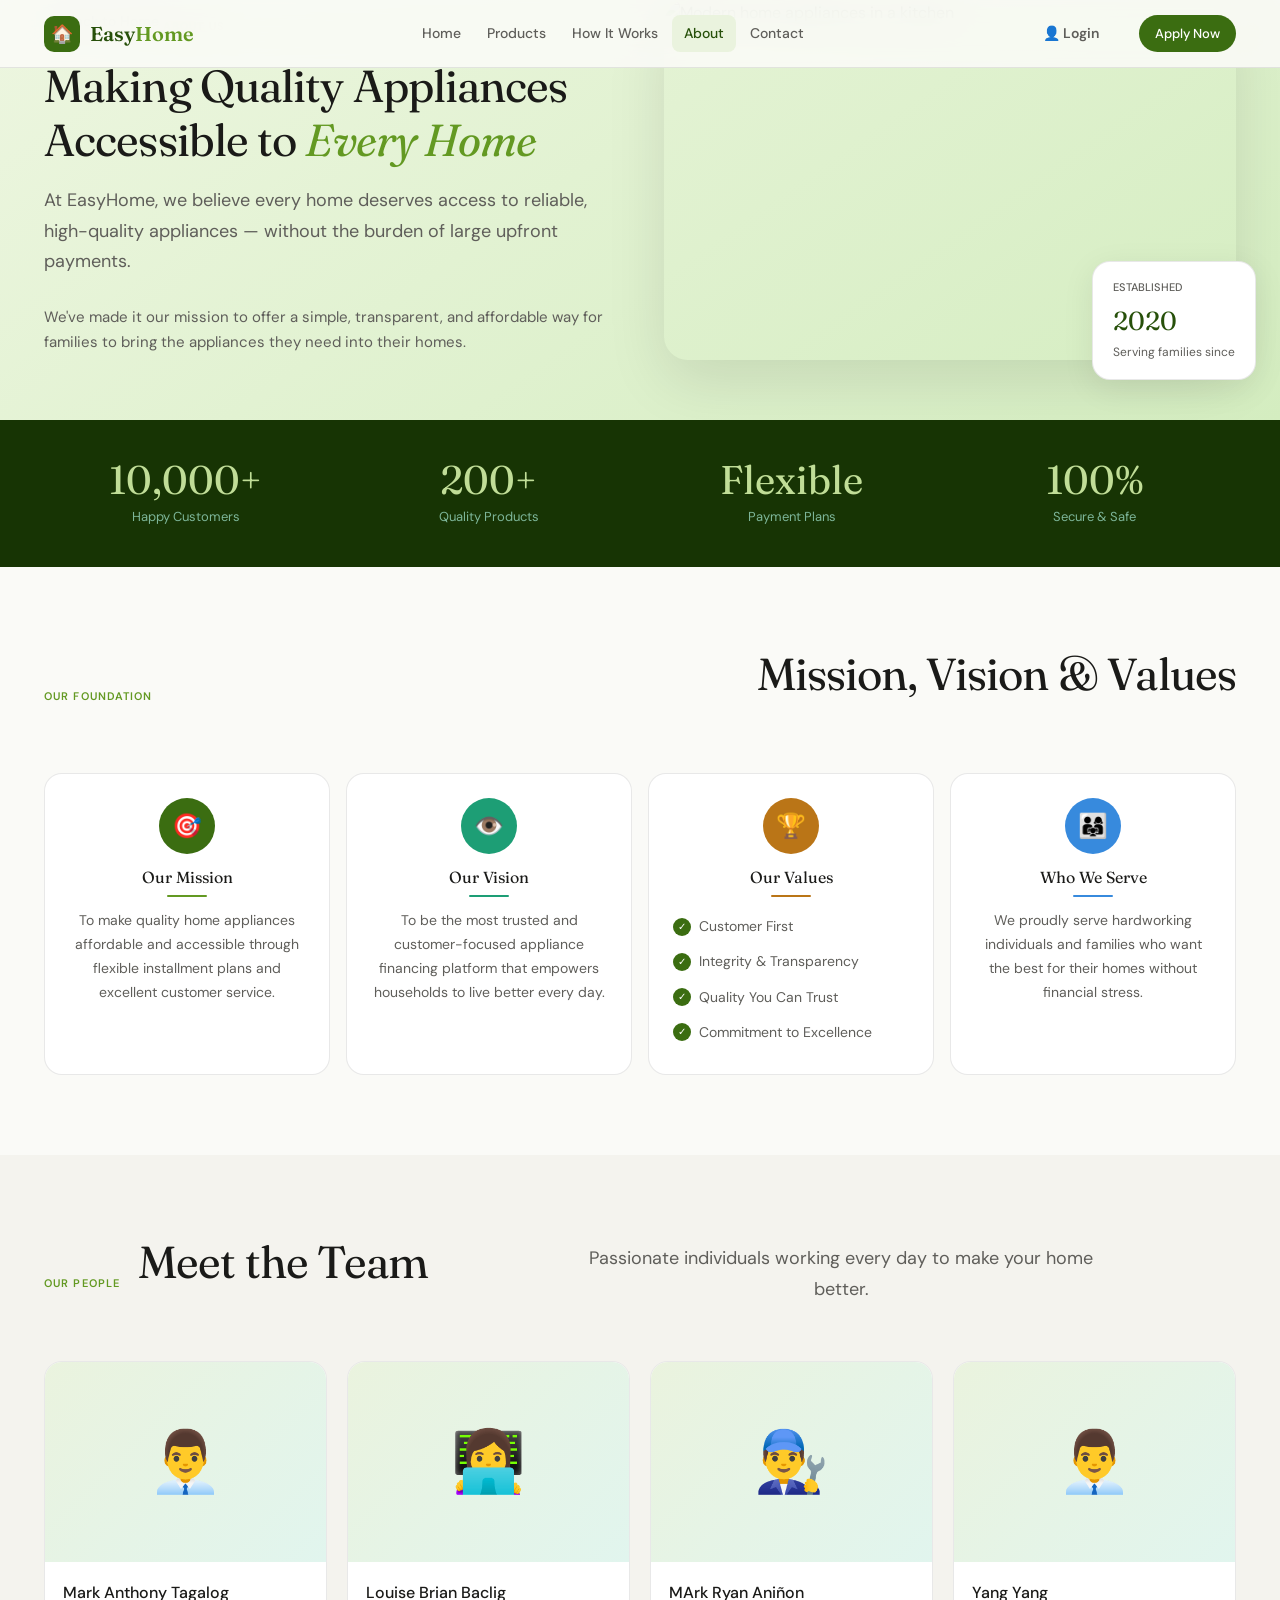
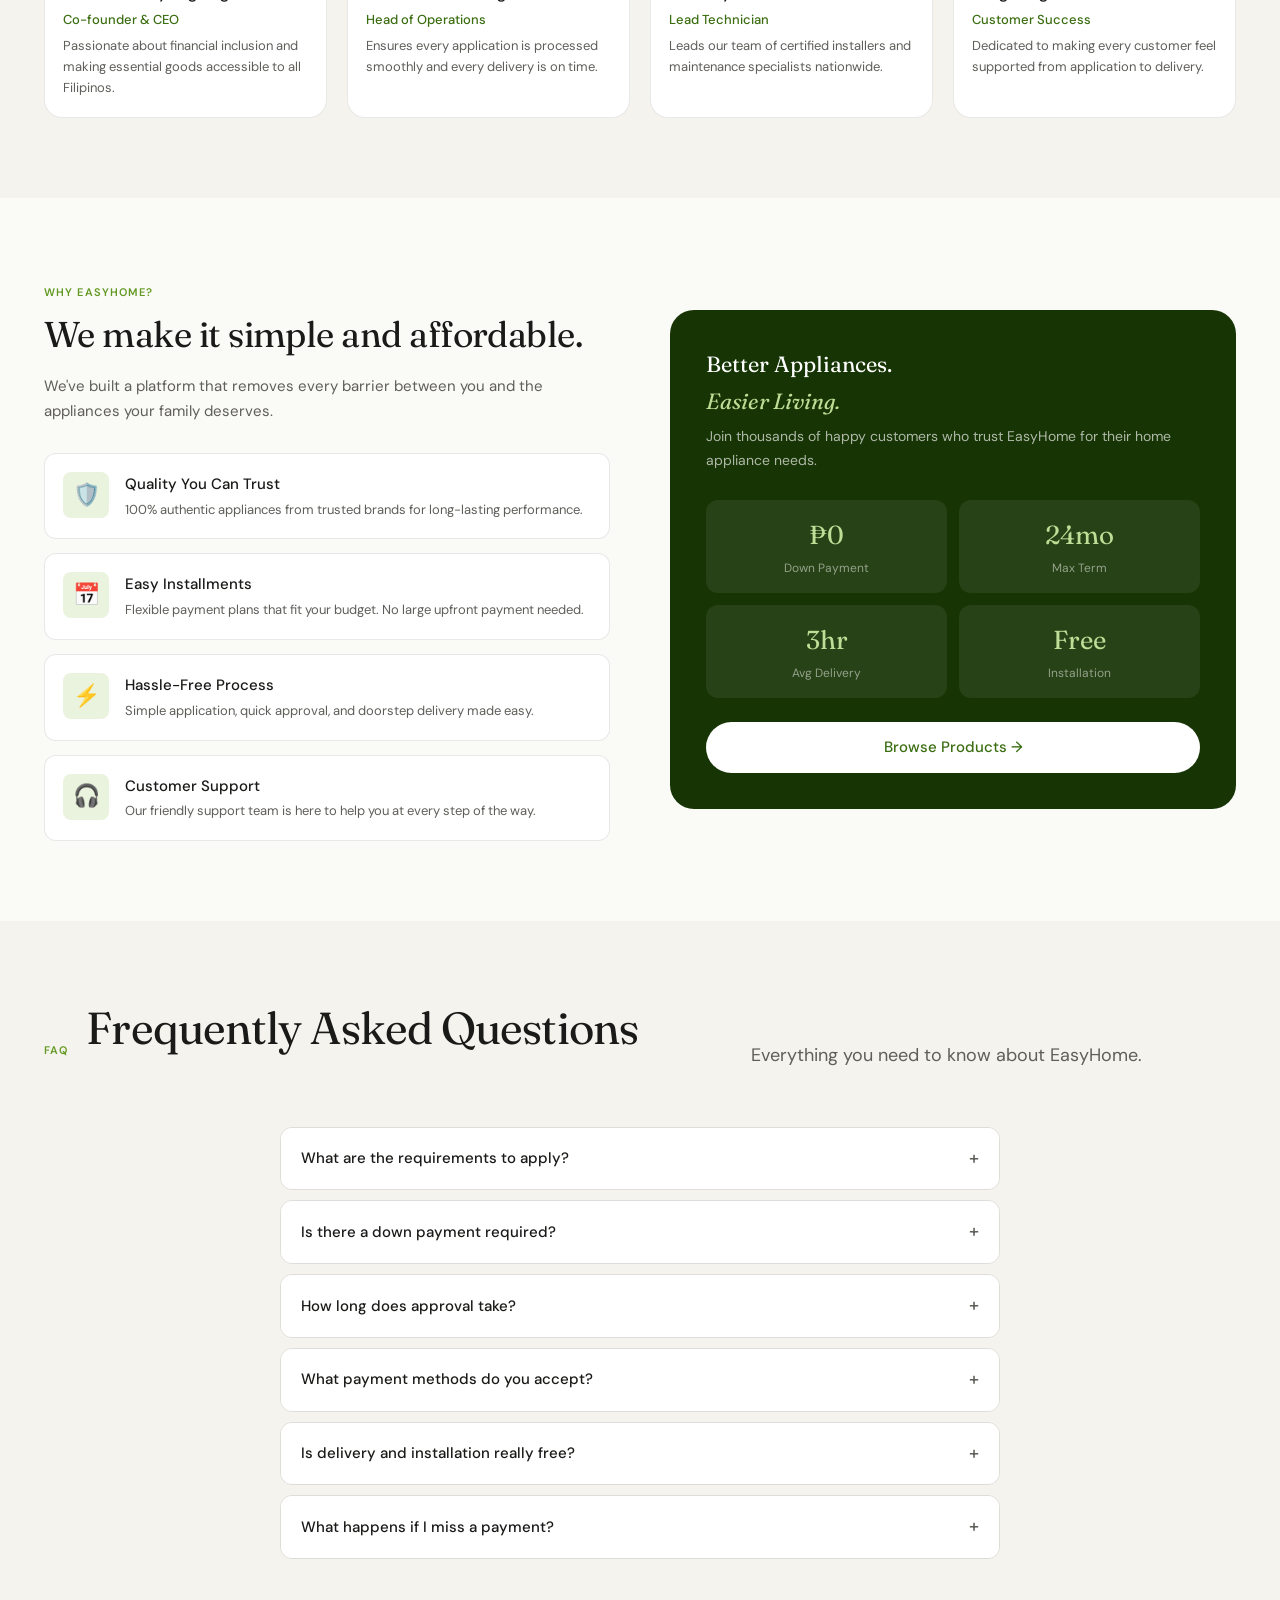
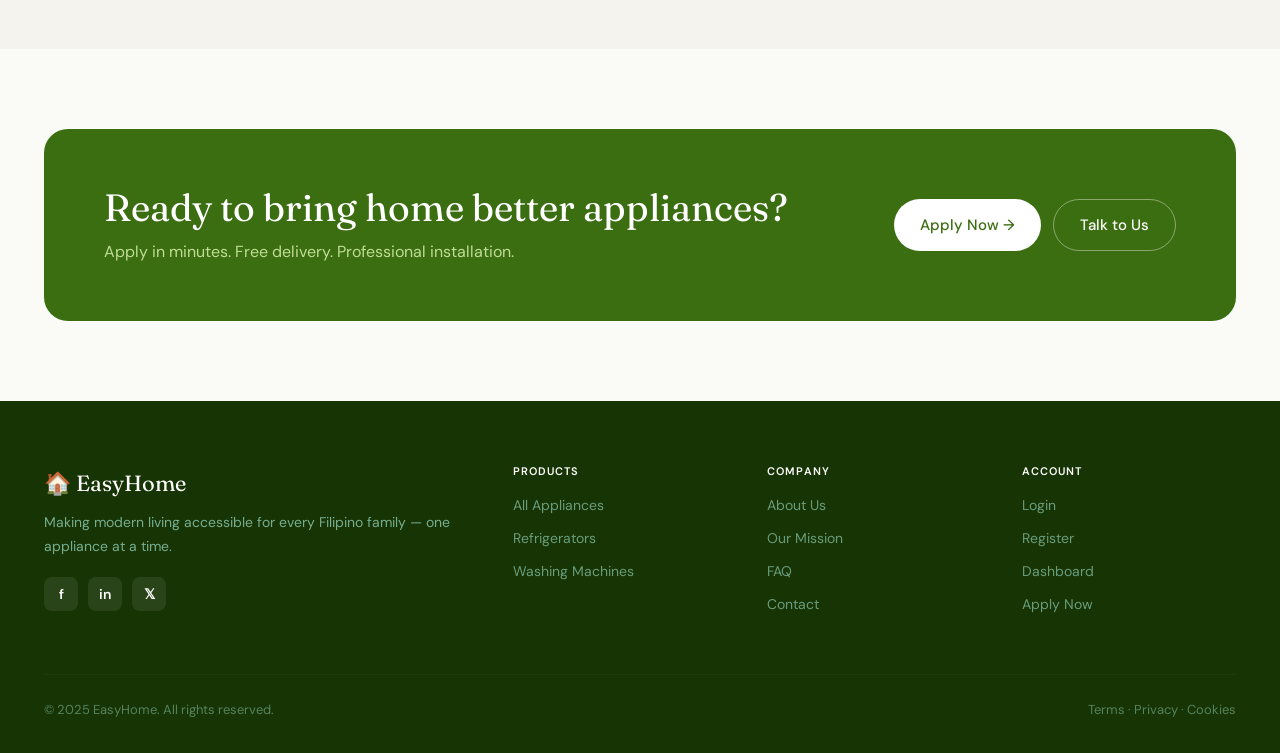
==== commit 7e8ae09d: "Update about.html" ====
--- a/about.html
+++ b/about.html
@@ -402,7 +402,7 @@
         <div class="team-card" data-reveal>
           <div class="team-photo">👨‍💼</div>
           <div class="team-info">
-            <div class="team-name">Ricardo Santos</div>
+            <div class="team-name">Mark Anthony Tagalog</div>
             <div class="team-role">Co-founder &amp; CEO</div>
             <div class="team-desc">Passionate about financial inclusion and making essential goods accessible to all
               Filipinos.</div>
@@ -411,7 +411,7 @@
         <div class="team-card" data-reveal data-reveal-delay="1">
           <div class="team-photo">👩‍💻</div>
           <div class="team-info">
-            <div class="team-name">Maria Dela Cruz</div>
+            <div class="team-name">Louise Brian Baclig</div>
             <div class="team-role">Head of Operations</div>
             <div class="team-desc">Ensures every application is processed smoothly and every delivery is on time.</div>
           </div>
@@ -419,15 +419,15 @@
         <div class="team-card" data-reveal data-reveal-delay="2">
           <div class="team-photo">👨‍🔧</div>
           <div class="team-info">
-            <div class="team-name">Jose Reyes</div>
+            <div class="team-name">MArk Ryan Aniñon</div>
             <div class="team-role">Lead Technician</div>
             <div class="team-desc">Leads our team of certified installers and maintenance specialists nationwide.</div>
           </div>
         </div>
         <div class="team-card" data-reveal data-reveal-delay="3">
-          <div class="team-photo">👩‍🎧</div>
+          <div class="team-photo">👨‍💼</div>
           <div class="team-info">
-            <div class="team-name">Ana Lim</div>
+            <div class="team-name">Yang Yang</div>
             <div class="team-role">Customer Success</div>
             <div class="team-desc">Dedicated to making every customer feel supported from application to delivery.</div>
           </div>
--- a/shared.css
+++ b/shared.css
@@ -1,16 +1,15 @@
 /* ============================================================
-   EASYHOME APPLIANCES — GLOBAL STYLESHEET
+   EasyHome — GLOBAL STYLESHEET v2.0
    ============================================================ */
 
 @import url('https://fonts.googleapis.com/css2?family=Fraunces:ital,wght@0,300;0,400;0,500;0,600;1,400;1,500&family=DM+Sans:wght@300;400;500;600&display=swap');
 
-/* ── RESET & BASE ────────────────────────────────────────── */
 *,
 *::before,
 *::after {
   box-sizing: border-box;
   margin: 0;
-  padding: 0;
+  padding: 0
 }
 
 :root {
@@ -56,21 +55,64 @@
   --radius-xl: 24px;
   --nav-h: 68px;
   --accent: #3B6D11;
-  --accent-light: #EAF3DE;
   --transition: 0.22s cubic-bezier(.4, 0, .2, 1);
+  --bg-page: #FAFAF7;
+  --nav-bg: rgba(250, 250, 247, 0.92);
+}
+
+[data-theme="dark"] {
+  --g50: #1a2e0a;
+  --g100: #2a4a12;
+  --g200: #3d6d18;
+  --g400: #639922;
+  --g600: #7ec832;
+  --g800: #a0e050;
+  --g900: #c4f07a;
+  --t50: #0a1e18;
+  --t100: #1a3d30;
+  --t400: #2db88a;
+  --t600: #3dd9a5;
+  --a50: #1e1508;
+  --a100: #3d2a10;
+  --a400: #d4882a;
+  --a600: #f0a840;
+  --r50: #1e0808;
+  --r400: #e85555;
+  --r600: #f07070;
+  --b50: #081020;
+  --b400: #4a9de0;
+  --b600: #6ab8f5;
+  --gray0: #0f0f0e;
+  --gray1: #1a1a18;
+  --gray2: #242420;
+  --gray4: #4a4a48;
+  --gray6: #8a8a88;
+  --gray9: #f0f0ec;
+  --surface: #1e1e1c;
+  --text: #f0f0ec;
+  --muted: #8a8a88;
+  --hint: #5a5a58;
+  --border: rgba(255, 255, 255, 0.08);
+  --border-md: rgba(255, 255, 255, 0.12);
+  --shadow-sm: 0 2px 8px rgba(0, 0, 0, 0.3);
+  --shadow-md: 0 8px 32px rgba(0, 0, 0, 0.4);
+  --shadow-lg: 0 20px 60px rgba(0, 0, 0, 0.5);
+  --bg-page: #0f0f0e;
+  --nav-bg: rgba(15, 15, 14, 0.92);
 }
 
 html {
   scroll-behavior: smooth;
-  font-size: 16px;
+  font-size: 16px
 }
 
 body {
   font-family: 'DM Sans', sans-serif;
-  background: var(--gray0);
+  background: var(--bg-page);
   color: var(--text);
   line-height: 1.65;
   -webkit-font-smoothing: antialiased;
+  transition: background 0.3s, color 0.3s
 }
 
 h1,
@@ -80,32 +122,32 @@
 h5 {
   font-family: 'Fraunces', serif;
   font-weight: 400;
-  line-height: 1.2;
+  line-height: 1.2
 }
 
 a {
   text-decoration: none;
-  color: inherit;
+  color: inherit
 }
 
 img {
   display: block;
   width: 100%;
-  object-fit: cover;
+  object-fit: cover
 }
 
 button {
   cursor: pointer;
-  font-family: inherit;
+  font-family: inherit
 }
 
 input,
 select,
 textarea {
-  font-family: inherit;
-}
-
-/* ── NAVIGATION ──────────────────────────────────────────── */
+  font-family: inherit
+}
+
+/* NAV */
 #main-nav {
   position: fixed;
   top: 0;
@@ -113,15 +155,19 @@
   right: 0;
   z-index: 1000;
   height: var(--nav-h);
-  background: rgba(250, 250, 247, 0.88);
+  background: var(--nav-bg);
   backdrop-filter: blur(16px) saturate(1.6);
   -webkit-backdrop-filter: blur(16px) saturate(1.6);
   border-bottom: 1px solid var(--border);
-  transition: transform 0.35s cubic-bezier(.4, 0, .2, 1), box-shadow var(--transition), background var(--transition);
+  transition: transform 0.35s cubic-bezier(.4, 0, .2, 1), box-shadow var(--transition), background var(--transition)
 }
 
 #main-nav.scrolled {
-  box-shadow: var(--shadow-md);
+  box-shadow: var(--shadow-md)
+}
+
+#main-nav.nav-hidden {
+  transform: translateY(-100%)
 }
 
 .nav-inner {
@@ -132,7 +178,7 @@
   display: flex;
   align-items: center;
   justify-content: space-between;
-  gap: 24px;
+  gap: 16px
 }
 
 .nav-logo {
@@ -140,10 +186,15 @@
   align-items: center;
   gap: 10px;
   font-family: 'Fraunces', serif;
-  font-size: 21px;
+  font-size: 20px;
   font-weight: 600;
   color: var(--g800);
   white-space: nowrap;
+  flex-shrink: 0
+}
+
+[data-theme="dark"] .nav-logo {
+  color: var(--g900)
 }
 
 .nav-logo-mark {
@@ -156,59 +207,62 @@
   align-items: center;
   justify-content: center;
   font-size: 18px;
-  flex-shrink: 0;
+  flex-shrink: 0
 }
 
 .nav-links {
   display: flex;
   align-items: center;
-  gap: 4px;
+  gap: 2px;
   flex: 1;
-  justify-content: center;
+  justify-content: center
 }
 
 .nav-link {
-  padding: 7px 14px;
+  padding: 7px 12px;
   border-radius: 8px;
   font-size: 14px;
   font-weight: 500;
   color: var(--muted);
   transition: background var(--transition), color var(--transition);
-  white-space: nowrap;
-}
-
-.nav-link:hover,
+  white-space: nowrap
+}
+
+.nav-link:hover {
+  background: var(--g50);
+  color: var(--g600)
+}
+
 .nav-link.active {
   background: var(--g50);
-  color: var(--g600);
-}
-
-.nav-link.active {
-  color: var(--g800);
+  color: var(--g800)
 }
 
 .nav-actions {
   display: flex;
   align-items: center;
-  gap: 10px;
-}
-
-.nav-cart-btn {
+  gap: 8px;
+  flex-shrink: 0
+}
+
+.nav-icon-btn {
   position: relative;
-  width: 40px;
-  height: 40px;
+  width: 38px;
+  height: 38px;
   border-radius: 10px;
   border: 1px solid var(--border-md);
-  background: white;
+  background: var(--surface);
   display: flex;
   align-items: center;
   justify-content: center;
-  font-size: 18px;
-  transition: background var(--transition);
-}
-
-.nav-cart-btn:hover {
+  font-size: 17px;
+  transition: background var(--transition), border-color var(--transition);
+  color: var(--text)
+}
+
+.nav-icon-btn:hover {
   background: var(--g50);
+  border-color: var(--g200)
 }
 
 #cart-badge {
@@ -225,11 +279,11 @@
   display: none;
   align-items: center;
   justify-content: center;
-  border: 2px solid var(--gray0);
+  border: 2px solid var(--bg-page)
 }
 
 .btn-nav-primary {
-  padding: 9px 20px;
+  padding: 9px 18px;
   border-radius: 20px;
   background: var(--g600);
   color: white;
@@ -237,97 +291,175 @@
   font-weight: 500;
   border: none;
   transition: background var(--transition), transform 0.1s;
-  white-space: nowrap;
+  white-space: nowrap
 }
 
 .btn-nav-primary:hover {
   background: var(--g800);
-  transform: translateY(-1px);
+  transform: translateY(-1px)
 }
 
 .hamburger {
   display: none;
   flex-direction: column;
   gap: 5px;
-  width: 40px;
-  height: 40px;
-  border: none;
-  background: none;
-  align-items: center;
-  justify-content: center;
+  width: 38px;
+  height: 38px;
+  border: 1px solid var(--border-md);
+  border-radius: 10px;
+  background: var(--surface);
+  align-items: center;
+  justify-content: center
 }
 
 .hamburger span {
   display: block;
-  width: 22px;
+  width: 18px;
   height: 2px;
-  background: var(--gray9);
+  background: var(--text);
   border-radius: 2px;
-  transition: all 0.25s;
+  transition: all 0.25s
 }
 
 .hamburger.open span:nth-child(1) {
-  transform: rotate(45deg) translate(5px, 5px);
+  transform: rotate(45deg) translate(5px, 5px)
 }
 
 .hamburger.open span:nth-child(2) {
-  opacity: 0;
+  opacity: 0
 }
 
 .hamburger.open span:nth-child(3) {
-  transform: rotate(-45deg) translate(5px, -5px);
-}
-
-/* Mobile nav */
+  transform: rotate(-45deg) translate(5px, -5px)
+}
+
 .mobile-menu {
   display: none;
   position: fixed;
-  top: var(--nav-h);
+  top: 0;
   left: 0;
   right: 0;
-  background: rgba(250, 250, 247, 0.98);
+  bottom: 0;
+  width: 100%;
+  height: 100vh;
+  background: var(--nav-bg);
   backdrop-filter: blur(16px);
-  border-bottom: 1px solid var(--border);
   z-index: 999;
-  padding: 16px 24px 24px;
+  padding: calc(var(--nav-h) + 12px) 20px 20px;
+  overflow-y: auto;
   flex-direction: column;
-  gap: 4px;
-  transform: translateY(-10px);
+  gap: 2px;
+  transform: translateY(-12px);
   opacity: 0;
-  transition: transform 0.25s, opacity 0.25s;
+  transition: transform 0.25s, opacity 0.25s
 }
 
 .mobile-menu.open {
   transform: translateY(0);
-  opacity: 1;
+  opacity: 1
 }
 
 .mobile-menu .nav-link {
   display: block;
-  padding: 12px 16px;
+  padding: 11px 14px;
   font-size: 15px;
-}
-
-/* ── LAYOUT HELPERS ──────────────────────────────────────── */
+  border-radius: 10px;
+  transition: background var(--transition), color var(--transition);
+}
+
+.mobile-menu .nav-link.active {
+  background: rgba(99, 153, 34, 0.12);
+  color: var(--g800);
+}
+
+.mobile-menu-divider {
+  height: 1px;
+  background: var(--border);
+  margin: 8px 0
+}
+
+/* SETTINGS PANEL */
+.settings-panel {
+  position: fixed;
+  top: calc(var(--nav-h) + 8px);
+  right: 16px;
+  z-index: 1100;
+  background: var(--surface);
+  border: 1px solid var(--border-md);
+  border-radius: var(--radius-lg);
+  padding: 20px;
+  width: 280px;
+  box-shadow: var(--shadow-lg);
+  display: none
+}
+
+.settings-panel.open {
+  display: block;
+  animation: dropIn 0.25s cubic-bezier(.34, 1.56, .64, 1)
+}
+
+@keyframes dropIn {
+  from {
+    opacity: 0;
+    transform: translateY(-8px) scale(0.97)
+  }
+
+  to {
+    opacity: 1;
+    transform: none
+  }
+}
+
+.settings-panel-title {
+  font-size: 13px;
+  font-weight: 600;
+  color: var(--muted);
+  letter-spacing: .06em;
+  text-transform: uppercase;
+  margin-bottom: 14px;
+  padding-bottom: 10px;
+  border-bottom: 1px solid var(--border)
+}
+
+/* LAYOUT */
 .container {
   max-width: 1240px;
   margin: 0 auto;
-  padding: 0 24px;
+  padding: 0 24px
+}
+
+.section {
+  padding: 64px 0;
+}
+
+.section-header {
+  display: flex;
+  align-items: flex-end;
+  justify-content: space-between;
+  gap: 18px;
+  margin-bottom: 32px;
+  flex-wrap: wrap;
+}
+
+.section-header h2,
+.section-header h3,
+.section-header p {
+  margin: 0;
 }
 
 .page-top {
-  padding-top: var(--nav-h);
+  padding-top: var(--nav-h)
 }
 
 .section {
-  padding: 80px 0;
+  padding: 80px 0
 }
 
 .section-sm {
-  padding: 56px 0;
-}
-
-/* ── TYPOGRAPHY ──────────────────────────────────────────── */
+  padding: 56px 0
+}
+
+/* TYPOGRAPHY */
 .label {
   display: inline-block;
   font-size: 11px;
@@ -335,31 +467,31 @@
   letter-spacing: 0.1em;
   text-transform: uppercase;
   color: var(--g400);
-  margin-bottom: 12px;
+  margin-bottom: 12px
 }
 
 .display-1 {
   font-size: clamp(40px, 5.5vw, 68px);
-  letter-spacing: -0.025em;
+  letter-spacing: -0.025em
 }
 
 .display-2 {
   font-size: clamp(30px, 3.5vw, 48px);
-  letter-spacing: -0.02em;
+  letter-spacing: -0.02em
 }
 
 .display-3 {
   font-size: clamp(24px, 2.8vw, 36px);
-  letter-spacing: -0.015em;
+  letter-spacing: -0.015em
 }
 
 .lead {
   font-size: 18px;
   color: var(--muted);
-  line-height: 1.7;
-}
-
-/* ── BUTTONS ─────────────────────────────────────────────── */
+  line-height: 1.7
+}
+
+/* BUTTONS */
 .btn {
   display: inline-flex;
   align-items: center;
@@ -372,104 +504,104 @@
   transition: all var(--transition);
   cursor: pointer;
   white-space: nowrap;
-  text-decoration: none;
+  text-decoration: none
 }
 
 .btn-primary {
   background: var(--g600);
-  color: white;
+  color: white
 }
 
 .btn-primary:hover {
   background: var(--g800);
   transform: translateY(-2px);
-  box-shadow: 0 6px 20px rgba(59, 109, 17, .25);
+  box-shadow: 0 6px 20px rgba(59, 109, 17, .25)
 }
 
 .btn-secondary {
   background: transparent;
   color: var(--g600);
-  border: 1.5px solid var(--g200);
+  border: 1.5px solid var(--g200)
 }
 
 .btn-secondary:hover {
   background: var(--g50);
-  transform: translateY(-1px);
+  transform: translateY(-1px)
 }
 
 .btn-white {
   background: white;
-  color: var(--g600);
+  color: var(--g600)
 }
 
 .btn-white:hover {
   opacity: 0.9;
-  transform: translateY(-1px);
+  transform: translateY(-1px)
 }
 
 .btn-outline-white {
   background: transparent;
   color: white;
-  border: 1.5px solid rgba(255, 255, 255, .4);
+  border: 1.5px solid rgba(255, 255, 255, .4)
 }
 
 .btn-outline-white:hover {
-  background: rgba(255, 255, 255, .12);
+  background: rgba(255, 255, 255, .12)
 }
 
 .btn-sm {
-  padding: 8px 18px;
-  font-size: 13px;
+  padding: 8px 16px;
+  font-size: 13px
 }
 
 .btn-icon {
-  width: 40px;
-  height: 40px;
+  width: 38px;
+  height: 38px;
   padding: 0;
   border-radius: 10px;
-  justify-content: center;
+  justify-content: center
 }
 
 .btn-danger {
   background: var(--r50);
   color: var(--r600);
-  border: 1px solid #F7C1C1;
+  border: 1px solid #F7C1C1
 }
 
 .btn-danger:hover {
   background: var(--r600);
-  color: white;
+  color: white
 }
 
 .btn-success {
   background: var(--g600);
-  color: white;
-}
-
-/* ── CARDS ───────────────────────────────────────────────── */
+  color: white
+}
+
+/* CARDS */
 .card {
   background: var(--surface);
   border-radius: var(--radius-lg);
   border: 1px solid var(--border);
-  overflow: hidden;
+  overflow: hidden
 }
 
 .card-body {
-  padding: 24px;
+  padding: 24px
 }
 
 .card-hover {
-  transition: transform var(--transition), box-shadow var(--transition);
+  transition: transform var(--transition), box-shadow var(--transition)
 }
 
 .card-hover:hover {
   transform: translateY(-4px);
-  box-shadow: var(--shadow-lg);
-}
-
-/* ── FORM ELEMENTS ───────────────────────────────────────── */
+  box-shadow: var(--shadow-lg)
+}
+
+/* FORMS */
 .form-group {
-  margin-bottom: 20px;
+  margin-bottom: 20px
 }
 
 .form-label {
@@ -478,7 +610,7 @@
   font-weight: 500;
   color: var(--muted);
   margin-bottom: 6px;
-  letter-spacing: 0.03em;
+  letter-spacing: 0.03em
 }
 
 .form-control {
@@ -488,41 +620,41 @@
   border-radius: var(--radius-sm);
   font-size: 15px;
   color: var(--text);
-  background: white;
+  background: var(--surface);
   outline: none;
-  transition: border-color var(--transition), box-shadow var(--transition);
+  transition: border-color var(--transition), box-shadow var(--transition)
 }
 
 .form-control:focus {
   border-color: var(--g400);
-  box-shadow: 0 0 0 3px rgba(99, 153, 34, .12);
+  box-shadow: 0 0 0 3px rgba(99, 153, 34, .12)
 }
 
 .form-control.error {
-  border-color: var(--r400);
+  border-color: var(--r400)
 }
 
 .form-control.error:focus {
-  box-shadow: 0 0 0 3px rgba(226, 75, 74, .12);
+  box-shadow: 0 0 0 3px rgba(226, 75, 74, .12)
 }
 
 .form-error {
   font-size: 12px;
-  color: var(--r600);
+  color: var(--r400);
   margin-top: 4px;
-  display: none;
+  display: none
 }
 
 .form-error.show {
-  display: block;
+  display: block
 }
 
 .pw-wrapper {
-  position: relative;
+  position: relative
 }
 
 .pw-wrapper .form-control {
-  padding-right: 46px;
+  padding-right: 46px
 }
 
 .pw-toggle {
@@ -536,11 +668,11 @@
   padding: 4px;
   display: flex;
   align-items: center;
-  transition: color var(--transition);
+  transition: color var(--transition)
 }
 
 .pw-toggle:hover {
-  color: var(--g600);
+  color: var(--g600)
 }
 
 .form-select {
@@ -550,23 +682,23 @@
   border-radius: var(--radius-sm);
   font-size: 15px;
   color: var(--text);
-  background: white;
+  background: var(--surface);
   outline: none;
   appearance: none;
   background-image: url("data:image/svg+xml,%3Csvg xmlns='http://www.w3.org/2000/svg' width='12' height='8' viewBox='0 0 12 8'%3E%3Cpath d='M1 1l5 5 5-5' stroke='%23888780' stroke-width='1.5' fill='none' stroke-linecap='round'/%3E%3C/svg%3E");
   background-repeat: no-repeat;
   background-position: right 14px center;
   padding-right: 36px;
-  transition: border-color var(--transition);
+  transition: border-color var(--transition)
 }
 
 .form-select:focus {
   border-color: var(--g400);
   box-shadow: 0 0 0 3px rgba(99, 153, 34, .12);
-  outline: none;
-}
-
-/* ── BADGE ───────────────────────────────────────────────── */
+  outline: none
+}
+
+/* BADGE */
 .badge {
   display: inline-flex;
   align-items: center;
@@ -575,52 +707,52 @@
   font-size: 11px;
   font-weight: 600;
   letter-spacing: 0.05em;
-  text-transform: uppercase;
+  text-transform: uppercase
 }
 
 .badge-green {
   background: var(--g50);
-  color: var(--g600);
+  color: var(--g600)
 }
 
 .badge-amber {
   background: var(--a50);
-  color: var(--a600);
+  color: var(--a600)
 }
 
 .badge-red {
   background: var(--r50);
-  color: var(--r600);
+  color: var(--r600)
 }
 
 .badge-blue {
   background: var(--b50);
-  color: var(--b600);
+  color: var(--b600)
 }
 
 .badge-teal {
   background: var(--t50);
-  color: var(--t600);
-}
-
-/* ── MODAL ───────────────────────────────────────────────── */
+  color: var(--t600)
+}
+
+/* MODAL */
 .modal-overlay {
   position: fixed;
   inset: 0;
   z-index: 2000;
-  background: rgba(0, 0, 0, .45);
+  background: rgba(0, 0, 0, .5);
   display: none;
   align-items: center;
   justify-content: center;
-  padding: 20px;
+  padding: 20px
 }
 
 .modal-overlay.open {
-  display: flex;
+  display: flex
 }
 
 .modal-box {
-  background: white;
+  background: var(--surface);
   border-radius: var(--radius-xl);
   width: 100%;
   max-width: 520px;
@@ -628,24 +760,24 @@
   overflow-y: auto;
   transform: scale(0.92) translateY(20px);
   opacity: 0;
-  transition: transform 0.3s cubic-bezier(.34, 1.56, .64, 1), opacity 0.25s;
+  transition: transform 0.3s cubic-bezier(.34, 1.56, .64, 1), opacity 0.25s
 }
 
 .modal-overlay.open .modal-box {
   transform: scale(1) translateY(0);
-  opacity: 1;
+  opacity: 1
 }
 
 .modal-header {
   padding: 24px 28px 0;
   display: flex;
   align-items: center;
-  justify-content: space-between;
+  justify-content: space-between
 }
 
 .modal-title {
   font-size: 20px;
-  color: var(--g900);
+  color: var(--text)
 }
 
 .modal-close {
@@ -659,125 +791,135 @@
   justify-content: center;
   font-size: 18px;
   color: var(--muted);
-  transition: background var(--transition);
+  transition: background var(--transition)
 }
 
 .modal-close:hover {
-  background: var(--gray2);
+  background: var(--gray2)
 }
 
 .modal-body {
-  padding: 20px 28px 28px;
+  padding: 20px 28px 28px
 }
 
 .modal-footer {
   padding: 0 28px 24px;
   display: flex;
   gap: 10px;
-  justify-content: flex-end;
-}
-
-/* ── HERO ────────────────────────────────────────────────── */
-.hero-section {
-  min-height: 100vh;
-  display: flex;
-  align-items: center;
-  background: linear-gradient(145deg, #f0f8e8 0%, #e8f5dd 50%, #d4edc0 100%);
-  position: relative;
-  overflow: hidden;
-}
-
-.hero-bg-circles {
-  position: absolute;
-  inset: 0;
-  pointer-events: none;
-  overflow: hidden;
-}
-
-.hero-circle {
-  position: absolute;
-  border-radius: 50%;
-  background: rgba(59, 109, 17, .06);
-  animation: floatCircle 12s ease-in-out infinite;
-}
-
-@keyframes floatCircle {
-
-  0%,
-  100% {
-    transform: translateY(0) scale(1);
-  }
-
-  50% {
-    transform: translateY(-20px) scale(1.04);
-  }
-}
-
-/* ── SCROLL REVEAL ───────────────────────────────────────── */
+  justify-content: flex-end
+}
+
+/* SCROLL REVEAL */
 [data-reveal] {
   opacity: 0;
   transform: translateY(32px);
-  transition: opacity 0.65s cubic-bezier(.4, 0, .2, 1), transform 0.65s cubic-bezier(.4, 0, .2, 1);
+  transition: opacity 0.65s cubic-bezier(.4, 0, .2, 1), transform 0.65s cubic-bezier(.4, 0, .2, 1)
 }
 
 [data-reveal].revealed {
   opacity: 1;
-  transform: translateY(0);
+  transform: translateY(0)
 }
 
 [data-reveal-delay="1"] {
-  transition-delay: 0.1s;
+  transition-delay: 0.1s
 }
 
 [data-reveal-delay="2"] {
-  transition-delay: 0.2s;
+  transition-delay: 0.2s
 }
 
 [data-reveal-delay="3"] {
-  transition-delay: 0.3s;
+  transition-delay: 0.3s
 }
 
 [data-reveal-delay="4"] {
-  transition-delay: 0.4s;
+  transition-delay: 0.4s
 }
 
 [data-reveal-delay="5"] {
-  transition-delay: 0.5s;
-}
-
-/* ── DIVIDER ─────────────────────────────────────────────── */
+  transition-delay: 0.5s
+}
+
 .divider {
   height: 1px;
   background: var(--border);
-  margin: 0;
-}
-
-/* ── FOOTER ──────────────────────────────────────────────── */
+  margin: 0
+}
+
+/* BACK LINK */
+.back-link {
+  display: inline-flex;
+  align-items: center;
+  gap: 6px;
+  font-size: 14px;
+  color: var(--muted);
+  font-weight: 500;
+  transition: color var(--transition);
+  padding: 6px 0
+}
+
+.back-link:hover {
+  color: var(--g600)
+}
+
+.breadcrumb {
+  display: flex;
+  align-items: center;
+  gap: 6px;
+  font-size: 13px;
+  color: var(--muted);
+  flex-wrap: wrap
+}
+
+.breadcrumb a {
+  color: var(--muted);
+  transition: color var(--transition)
+}
+
+.breadcrumb a:hover {
+  color: var(--g600)
+}
+
+.breadcrumb-sep {
+  opacity: 0.4
+}
+
+.breadcrumb-current {
+  color: var(--text);
+  font-weight: 500
+}
+
+/* FOOTER */
 footer {
   background: var(--g900);
   color: var(--t100);
-  padding: 64px 0 32px;
+  padding: 64px 0 32px
+}
+
+[data-theme="dark"] footer {
+  background: #080e04
 }
 
 .footer-grid {
   display: grid;
   grid-template-columns: 2fr 1fr 1fr 1fr;
   gap: 40px;
-  margin-bottom: 48px;
+  margin-bottom: 48px
 }
 
 .footer-logo {
   font-family: 'Fraunces', serif;
   font-size: 22px;
   color: white;
-  margin-bottom: 10px;
+  margin-bottom: 10px
 }
 
 .footer-tagline {
   font-size: 14px;
   color: var(--t100);
   opacity: .7;
-  line-height: 1.7;
+  line-height: 1.7
 }
 
 .footer-col h5 {
@@ -787,7 +929,7 @@
   text-transform: uppercase;
   color: white;
   margin-bottom: 16px;
-  font-family: 'DM Sans';
+  font-family: 'DM Sans'
 }
 
 .footer-col a {
@@ -796,11 +938,11 @@
   color: var(--t100);
   opacity: .6;
   margin-bottom: 10px;
-  transition: opacity var(--transition);
+  transition: opacity var(--transition)
 }
 
 .footer-col a:hover {
-  opacity: 1;
+  opacity: 1
 }
 
 .footer-bottom {
@@ -811,12 +953,13 @@
   justify-content: space-between;
   font-size: 13px;
   color: var(--t100);
-  opacity: .45;
+  opacity: .45
 }
 
 .footer-socials {
   display: flex;
-  gap: 12px;
+  gap: 10px;
+  margin-top: 18px
 }
 
 .footer-social-btn {
@@ -828,26 +971,31 @@
   display: flex;
   align-items: center;
   justify-content: center;
-  font-size: 15px;
+  font-size: 14px;
   transition: background var(--transition);
   border: none;
+  font-weight: 600
 }
 
 .footer-social-btn:hover {
-  background: var(--g600);
-}
-
-/* ── STATS BAR ───────────────────────────────────────────── */
+  background: var(--g600)
+}
+
+/* STATS */
 .stats-bar {
   background: var(--g900);
-  padding: 40px 0;
+  padding: 40px 0
+}
+
+[data-theme="dark"] .stats-bar {
+  background: #080e04
 }
 
 .stats-grid {
   display: grid;
   grid-template-columns: repeat(4, 1fr);
   gap: 20px;
-  text-align: center;
+  text-align: center
 }
 
 .stat-num {
@@ -855,36 +1003,36 @@
   font-size: 40px;
   color: var(--g100);
   line-height: 1;
-  margin-bottom: 6px;
+  margin-bottom: 6px
 }
 
 .stat-label {
   font-size: 13px;
   color: var(--t100);
-  opacity: .75;
-}
-
-/* ── PRODUCT CARD ────────────────────────────────────────── */
+  opacity: .75
+}
+
+/* PRODUCT CARD */
 .product-card {
-  background: white;
+  background: var(--surface);
   border-radius: var(--radius-lg);
   border: 1px solid var(--border);
   overflow: hidden;
   transition: transform var(--transition), box-shadow var(--transition);
   display: flex;
-  flex-direction: column;
+  flex-direction: column
 }
 
 .product-card:hover {
   transform: translateY(-5px);
-  box-shadow: var(--shadow-lg);
+  box-shadow: var(--shadow-lg)
 }
 
 .product-img {
   width: 100%;
   height: 200px;
   object-fit: cover;
-  background: var(--gray1);
+  background: var(--gray1)
 }
 
 .product-body {
@@ -892,65 +1040,65 @@
   flex: 1;
   display: flex;
   flex-direction: column;
-  gap: 6px;
+  gap: 6px
 }
 
 .product-name {
   font-size: 16px;
   font-weight: 500;
-  color: var(--g900);
+  color: var(--text)
 }
 
 .product-price {
   font-family: 'Fraunces', serif;
   font-size: 22px;
-  color: var(--g600);
+  color: var(--g600)
 }
 
 .product-monthly {
   font-size: 12px;
-  color: var(--muted);
+  color: var(--muted)
 }
 
 .product-actions {
   padding: 0 18px 18px;
   display: flex;
-  gap: 8px;
-}
-
-/* ── GRID LAYOUTS ────────────────────────────────────────── */
+  gap: 8px
+}
+
+/* GRIDS */
 .grid-2 {
   display: grid;
   grid-template-columns: repeat(2, 1fr);
-  gap: 24px;
+  gap: 24px
 }
 
 .grid-3 {
   display: grid;
   grid-template-columns: repeat(3, 1fr);
-  gap: 20px;
+  gap: 20px
 }
 
 .grid-4 {
   display: grid;
   grid-template-columns: repeat(4, 1fr);
-  gap: 20px;
+  gap: 20px
 }
 
 .grid-auto {
   display: grid;
   grid-template-columns: repeat(auto-fill, minmax(260px, 1fr));
-  gap: 20px;
-}
-
-/* ── TABS ────────────────────────────────────────────────── */
+  gap: 20px
+}
+
+/* TABS */
 .tab-bar {
   display: flex;
   gap: 4px;
   background: var(--gray1);
   padding: 4px;
   border-radius: 12px;
-  width: fit-content;
+  width: fit-content
 }
 
 .tab-btn {
@@ -961,16 +1109,16 @@
   font-size: 14px;
   font-weight: 500;
   color: var(--muted);
-  transition: all var(--transition);
+  transition: all var(--transition)
 }
 
 .tab-btn.active {
-  background: white;
+  background: var(--surface);
   color: var(--g800);
-  box-shadow: var(--shadow-sm);
-}
-
-/* ── ALERT INLINE ────────────────────────────────────────── */
+  box-shadow: var(--shadow-sm)
+}
+
+/* ALERTS */
 .alert {
   display: flex;
   align-items: flex-start;
@@ -979,65 +1127,65 @@
   border-radius: var(--radius-md);
   font-size: 14px;
   line-height: 1.5;
-  margin-bottom: 16px;
+  margin-bottom: 16px
 }
 
 .alert-success {
   background: var(--g50);
   color: var(--g800);
-  border: 1px solid var(--g100);
+  border: 1px solid var(--g100)
 }
 
 .alert-error {
   background: var(--r50);
   color: var(--r600);
-  border: 1px solid #F7C1C1;
+  border: 1px solid #F7C1C1
 }
 
 .alert-info {
   background: var(--b50);
   color: var(--b600);
-  border: 1px solid #B5D4F4;
+  border: 1px solid #B5D4F4
 }
 
 .alert-warning {
   background: var(--a50);
   color: var(--a600);
-  border: 1px solid var(--a100);
-}
-
-/* ── SECTION HEADER ──────────────────────────────────────── */
+  border: 1px solid var(--a100)
+}
+
+/* SECTION HEADER */
 .section-header {
   text-align: center;
-  margin-bottom: 56px;
+  margin-bottom: 56px
 }
 
 .section-header .label {
-  display: block;
+  display: block
 }
 
 .section-header .display-2 {
   margin-bottom: 16px;
-  color: var(--g900);
+  color: var(--text)
 }
 
 .section-header .lead {
   max-width: 560px;
-  margin: 0 auto;
-}
-
-/* ── PROBLEM CARDS ───────────────────────────────────────── */
+  margin: 0 auto
+}
+
+/* PROBLEM CARDS */
 .problem-card {
-  background: white;
+  background: var(--surface);
   border-radius: var(--radius-lg);
   border: 1px solid var(--border);
   padding: 28px;
-  transition: all var(--transition);
+  transition: all var(--transition)
 }
 
 .problem-card:hover {
   border-color: var(--g200);
-  box-shadow: var(--shadow-md);
+  box-shadow: var(--shadow-md)
 }
 
 .problem-num {
@@ -1045,19 +1193,19 @@
   font-size: 52px;
   color: var(--gray2);
   line-height: 1;
-  margin-bottom: 12px;
+  margin-bottom: 12px
 }
 
 .problem-title {
   font-size: 18px;
-  color: var(--g900);
-  margin-bottom: 8px;
+  color: var(--text);
+  margin-bottom: 8px
 }
 
 .problem-desc {
   font-size: 14px;
   color: var(--muted);
-  line-height: 1.7;
+  line-height: 1.7
 }
 
 .problem-who {
@@ -1066,24 +1214,24 @@
   border-top: 1px solid var(--border);
   font-size: 12px;
   color: var(--g600);
-  font-weight: 500;
-}
-
-/* ── FEATURE ROW ─────────────────────────────────────────── */
+  font-weight: 500
+}
+
+/* FEATURE ROW */
 .feature-row {
   display: flex;
   gap: 16px;
   align-items: flex-start;
   padding: 18px;
-  background: white;
+  background: var(--surface);
   border-radius: var(--radius-md);
   border: 1px solid var(--border);
-  transition: border-color var(--transition), box-shadow var(--transition);
+  transition: border-color var(--transition), box-shadow var(--transition)
 }
 
 .feature-row:hover {
   border-color: var(--g200);
-  box-shadow: var(--shadow-sm);
+  box-shadow: var(--shadow-sm)
 }
 
 .feature-icon {
@@ -1095,37 +1243,37 @@
   display: flex;
   align-items: center;
   justify-content: center;
-  flex-shrink: 0;
+  flex-shrink: 0
 }
 
 .feature-title {
   font-size: 15px;
   font-weight: 500;
-  color: var(--g900);
-  margin-bottom: 3px;
+  color: var(--text);
+  margin-bottom: 3px
 }
 
 .feature-desc {
   font-size: 13px;
   color: var(--muted);
-  line-height: 1.6;
-}
-
-/* ── STEP CARD ───────────────────────────────────────────── */
+  line-height: 1.6
+}
+
+/* STEP CARD */
 .step-card {
   padding: 28px 24px;
   background: rgba(255, 255, 255, .05);
   border-right: 1px solid rgba(255, 255, 255, .06);
   position: relative;
-  transition: background var(--transition);
+  transition: background var(--transition)
 }
 
 .step-card:last-child {
-  border-right: none;
+  border-right: none
 }
 
 .step-card:hover {
-  background: rgba(255, 255, 255, .09);
+  background: rgba(255, 255, 255, .09)
 }
 
 .step-num {
@@ -1134,29 +1282,29 @@
   color: rgba(255, 255, 255, .1);
   position: absolute;
   top: 16px;
-  right: 20px;
+  right: 20px
 }
 
 .step-icon {
   font-size: 34px;
-  margin-bottom: 14px;
+  margin-bottom: 14px
 }
 
 .step-title {
   font-size: 16px;
   color: white;
   font-weight: 500;
-  margin-bottom: 8px;
+  margin-bottom: 8px
 }
 
 .step-desc {
   font-size: 13px;
   color: var(--t100);
   opacity: .75;
-  line-height: 1.6;
-}
-
-/* ── CTA BANNER ──────────────────────────────────────────── */
+  line-height: 1.6
+}
+
+/* CTA BANNER */
 .cta-banner {
   background: var(--g600);
   border-radius: var(--radius-xl);
@@ -1164,39 +1312,39 @@
   display: flex;
   align-items: center;
   justify-content: space-between;
-  gap: 40px;
+  gap: 40px
 }
 
 .cta-banner h2 {
   font-size: clamp(26px, 3vw, 38px);
   color: white;
-  margin-bottom: 8px;
+  margin-bottom: 8px
 }
 
 .cta-banner p {
   color: var(--g100);
-  font-size: 16px;
+  font-size: 16px
 }
 
 .cta-actions {
   display: flex;
   gap: 12px;
   flex-shrink: 0;
-  flex-wrap: wrap;
-}
-
-/* ── TESTIMONIAL ─────────────────────────────────────────── */
+  flex-wrap: wrap
+}
+
+/* TESTIMONIAL */
 .testi-card {
-  background: white;
+  background: var(--surface);
   border-radius: var(--radius-lg);
   border: 1px solid var(--border);
-  padding: 28px;
+  padding: 28px
 }
 
 .testi-stars {
   color: #E9A820;
   font-size: 15px;
-  margin-bottom: 14px;
+  margin-bottom: 14px
 }
 
 .testi-text {
@@ -1204,13 +1352,13 @@
   color: var(--muted);
   line-height: 1.75;
   margin-bottom: 20px;
-  font-style: italic;
+  font-style: italic
 }
 
 .testi-author {
   display: flex;
   align-items: center;
-  gap: 10px;
+  gap: 10px
 }
 
 .avatar {
@@ -1222,45 +1370,45 @@
   justify-content: center;
   font-size: 13px;
   font-weight: 600;
-  flex-shrink: 0;
-}
-
-/* ── PAGE HEADER ─────────────────────────────────────────── */
+  flex-shrink: 0
+}
+
+/* PAGE HEADER */
 .page-header {
-  background: white;
+  background: var(--surface);
   border-bottom: 1px solid var(--border);
-  padding: 40px 0 32px;
+  padding: 40px 0 32px
 }
 
 .page-header .label {
-  margin-bottom: 8px;
+  margin-bottom: 8px
 }
 
 .page-header h1 {
-  color: var(--g900);
-  margin-bottom: 8px;
+  color: var(--text);
+  margin-bottom: 8px
 }
 
 .page-header p {
   color: var(--muted);
-  font-size: 16px;
-}
-
-/* ── TABLE ───────────────────────────────────────────────── */
+  font-size: 16px
+}
+
+/* TABLE */
 .table-wrap {
   overflow-x: auto;
   border-radius: var(--radius-lg);
-  border: 1px solid var(--border);
+  border: 1px solid var(--border)
 }
 
 table {
   width: 100%;
   border-collapse: collapse;
-  background: white;
+  background: var(--surface)
 }
 
 thead {
-  background: var(--gray1);
+  background: var(--gray1)
 }
 
 th {
@@ -1270,56 +1418,56 @@
   font-weight: 600;
   color: var(--muted);
   letter-spacing: .06em;
-  text-transform: uppercase;
+  text-transform: uppercase
 }
 
 td {
   padding: 14px 16px;
   font-size: 14px;
   color: var(--text);
-  border-top: 1px solid var(--border);
+  border-top: 1px solid var(--border)
 }
 
 tr:hover td {
-  background: var(--gray0);
-}
-
-/* ── SETTINGS PANEL ──────────────────────────────────────── */
+  background: var(--gray0)
+}
+
+/* SETTINGS */
 .settings-row {
   display: flex;
   align-items: center;
   justify-content: space-between;
-  padding: 16px 0;
-  border-bottom: 1px solid var(--border);
+  padding: 14px 0;
+  border-bottom: 1px solid var(--border)
 }
 
 .settings-row:last-child {
-  border-bottom: none;
+  border-bottom: none
 }
 
 .settings-label {
-  font-size: 15px;
+  font-size: 14px;
   font-weight: 500;
-  color: var(--text);
+  color: var(--text)
 }
 
 .settings-desc {
-  font-size: 13px;
+  font-size: 12px;
   color: var(--muted);
-  margin-top: 2px;
+  margin-top: 2px
 }
 
 .toggle-switch {
   position: relative;
   width: 44px;
   height: 24px;
-  flex-shrink: 0;
+  flex-shrink: 0
 }
 
 .toggle-switch input {
   opacity: 0;
   width: 0;
-  height: 0;
+  height: 0
 }
 
 .toggle-track {
@@ -1328,7 +1476,7 @@
   border-radius: 12px;
   background: var(--gray2);
   cursor: pointer;
-  transition: background var(--transition);
+  transition: background var(--transition)
 }
 
 .toggle-track::after {
@@ -1341,18 +1489,18 @@
   border-radius: 50%;
   background: white;
   transition: transform var(--transition);
-  box-shadow: 0 1px 4px rgba(0, 0, 0, .2);
+  box-shadow: 0 1px 4px rgba(0, 0, 0, .2)
 }
 
 input:checked+.toggle-track {
-  background: var(--g600);
+  background: var(--g600)
 }
 
 input:checked+.toggle-track::after {
-  transform: translateX(20px);
-}
-
-/* ── LOADING SPINNER ─────────────────────────────────────── */
+  transform: translateX(20px)
+}
+
+/* MISC */
 .spinner {
   width: 20px;
   height: 20px;
@@ -1360,123 +1508,283 @@
   border: 2.5px solid rgba(255, 255, 255, .3);
   border-top-color: white;
   animation: spin 0.7s linear infinite;
-  display: inline-block;
+  display: inline-block
 }
 
 @keyframes spin {
   to {
-    transform: rotate(360deg);
-  }
-}
-
-/* ── EMPTY STATE ─────────────────────────────────────────── */
+    transform: rotate(360deg)
+  }
+}
+
 .empty-state {
   text-align: center;
-  padding: 60px 20px;
+  padding: 60px 20px
 }
 
 .empty-icon {
   font-size: 52px;
-  margin-bottom: 16px;
+  margin-bottom: 16px
 }
 
 .empty-title {
   font-size: 20px;
-  color: var(--g900);
-  margin-bottom: 8px;
+  color: var(--text);
+  margin-bottom: 8px
 }
 
 .empty-desc {
   font-size: 14px;
   color: var(--muted);
-  margin-bottom: 24px;
-}
-
-/* ── RESPONSIVE ──────────────────────────────────────────── */
-@media (max-width: 1024px) {
+  margin-bottom: 24px
+}
+
+.section-card {
+  background: var(--surface);
+  border-radius: var(--radius-lg);
+  border: 1px solid var(--border);
+  padding: 24px;
+  margin-bottom: 20px
+}
+
+.section-card-title {
+  font-size: 16px;
+  font-weight: 500;
+  color: var(--text);
+  margin-bottom: 16px;
+  padding-bottom: 12px;
+  border-bottom: 1px solid var(--border)
+}
+
+/* RESPONSIVE */
+@media(max-width:1024px) {
   .grid-4 {
-    grid-template-columns: repeat(2, 1fr);
+    grid-template-columns: repeat(2, 1fr)
   }
 
   .stats-grid {
-    grid-template-columns: repeat(2, 1fr);
+    grid-template-columns: repeat(2, 1fr)
   }
 
   .footer-grid {
-    grid-template-columns: 1fr 1fr;
+    grid-template-columns: 1fr 1fr
   }
 
   .cta-banner {
     flex-direction: column;
-    text-align: center;
+    text-align: center
   }
 
   .cta-actions {
-    justify-content: center;
-  }
-}
-
-@media (max-width: 768px) {
-
-  .nav-links,
-  .nav-actions .btn-nav-primary {
-    display: none;
+    justify-content: center
+  }
+
+  .dash-layout {
+    grid-template-columns: 1fr
+  }
+
+  .dash-sidebar {
+    position: static;
+    display: flex;
+    gap: 0
+  }
+
+  .dash-user-card {
+    display: none
+  }
+
+  .dash-nav {
+    display: flex;
+    flex-wrap: wrap;
+    padding: 0;
+    gap: 0
+  }
+
+  .dash-nav-item {
+    flex: 1;
+    min-width: 150px;
+    border-left: none;
+    border-bottom: 3px solid transparent;
+    padding: 10px 16px;
+    text-align: center
+  }
+
+  .dash-nav-item.active {
+    border-left: none;
+    border-bottom: 3px solid var(--g600)
+  }
+}
+
+@media(max-width:768px) {
+  .nav-links {
+    display: none
+  }
+
+  .btn-nav-primary {
+    display: none
   }
 
   .hamburger {
-    display: flex;
+    display: flex
   }
 
   .grid-2,
   .grid-3 {
-    grid-template-columns: 1fr;
+    grid-template-columns: 1fr
   }
 
   .section {
-    padding: 56px 0;
+    padding: 56px 0
   }
 
   .display-1 {
-    font-size: 36px;
+    font-size: 36px
   }
 
   .display-2 {
-    font-size: 28px;
+    font-size: 28px
   }
 
   .section-header {
-    margin-bottom: 36px;
+    margin-bottom: 36px
   }
 
   .cta-banner {
-    padding: 36px 24px;
+    padding: 36px 24px
   }
 
   .stats-grid {
-    grid-template-columns: repeat(2, 1fr);
+    grid-template-columns: repeat(2, 1fr)
   }
 
   .footer-grid {
-    grid-template-columns: 1fr;
+    grid-template-columns: 1fr
   }
 
   .footer-bottom {
     flex-direction: column;
     gap: 12px;
-    text-align: center;
-  }
-}
-
-@media (max-width: 480px) {
+    text-align: center
+  }
+
+  .product-layout {
+    grid-template-columns: 1fr
+  }
+
+  .product-gallery {
+    position: static
+  }
+
+  .main-img-wrap {
+    height: 300px
+  }
+
+  .dash-sidebar {
+    margin-bottom: 20px
+  }
+
+  .stat-cards {
+    grid-template-columns: 1fr 1fr
+  }
+}
+
+@media(max-width:480px) {
   .container {
-    padding: 0 16px;
+    padding: 0 16px
   }
 
   .grid-4 {
-    grid-template-columns: 1fr;
+    grid-template-columns: 1fr
   }
 
   .stats-grid {
-    grid-template-columns: 1fr;
-  }
-}+    grid-template-columns: 1fr 1fr
+  }
+
+  .btn {
+    padding: 11px 20px;
+    font-size: 14px
+  }
+
+  .nav-inner {
+    padding: 0 16px
+  }
+
+  .nav-logo {
+    font-size: 16px
+  }
+
+  .nav-logo-mark {
+    width: 32px;
+    height: 32px;
+    font-size: 16px
+  }
+
+  .nav-icon-btn {
+    width: 36px;
+    height: 36px;
+    font-size: 16px
+  }
+
+  .hamburger {
+    width: 36px;
+    height: 36px
+  }
+
+  .section {
+    padding: 40px 0
+  }
+
+  .display-1 {
+    font-size: 28px
+  }
+
+  .display-2 {
+    font-size: 22px
+  }
+
+  .display-3 {
+    font-size: 20px
+  }
+
+  .lead {
+    font-size: 14px
+  }
+
+  .product-grid {
+    grid-template-columns: repeat(auto-fill, minmax(140px, 1fr));
+    gap: 12px
+  }
+
+  .product-card-inner {
+    padding: 10px
+  }
+
+  .product-price {
+    font-size: 16px
+  }
+
+  .btn-sm {
+    padding: 6px 12px;
+    font-size: 12px
+  }
+
+  .page-btn {
+    width: 32px;
+    height: 32px;
+    font-size: 12px
+  }
+
+  .stat-cards {
+    grid-template-columns: 1fr
+  }
+
+  .dash-nav-item {
+    min-width: 120px;
+    font-size: 12px
+  }
+
+  .term-grid {
+    grid-template-columns: 1fr 1fr
+  }
+}
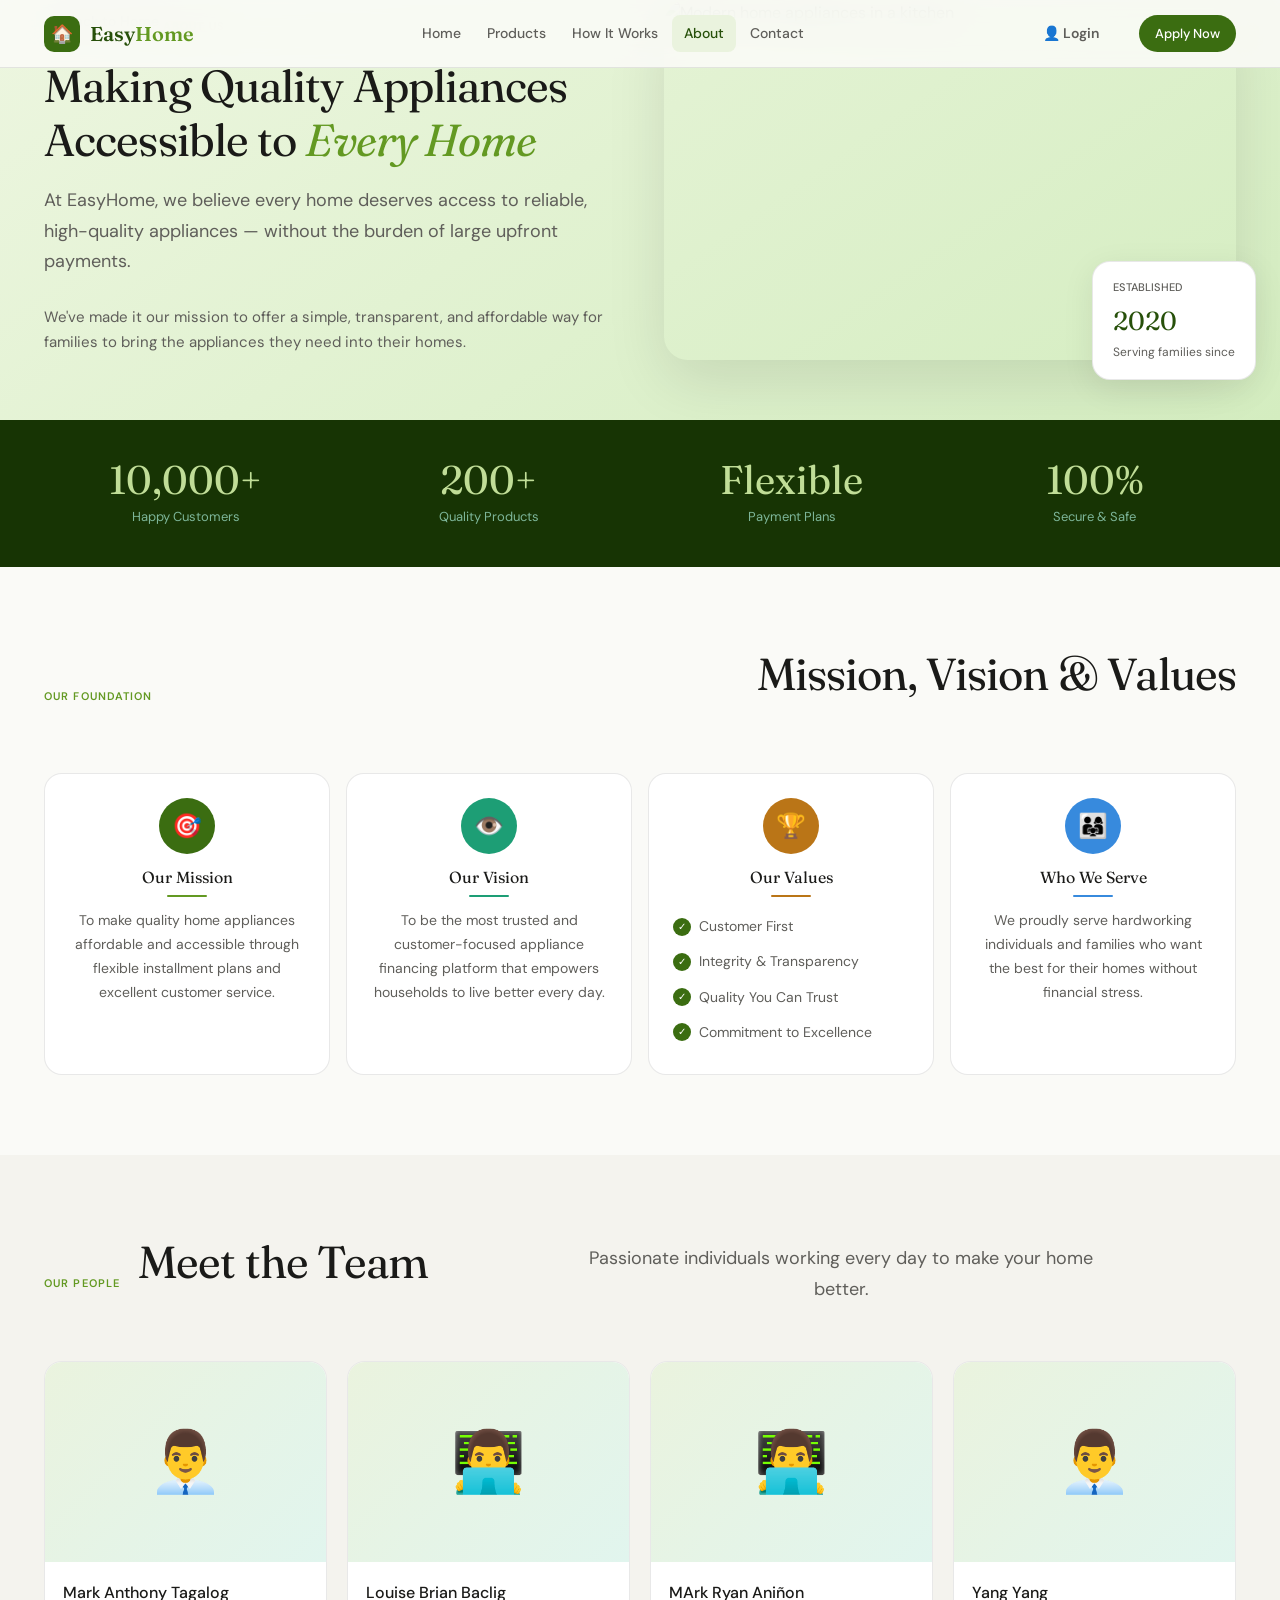
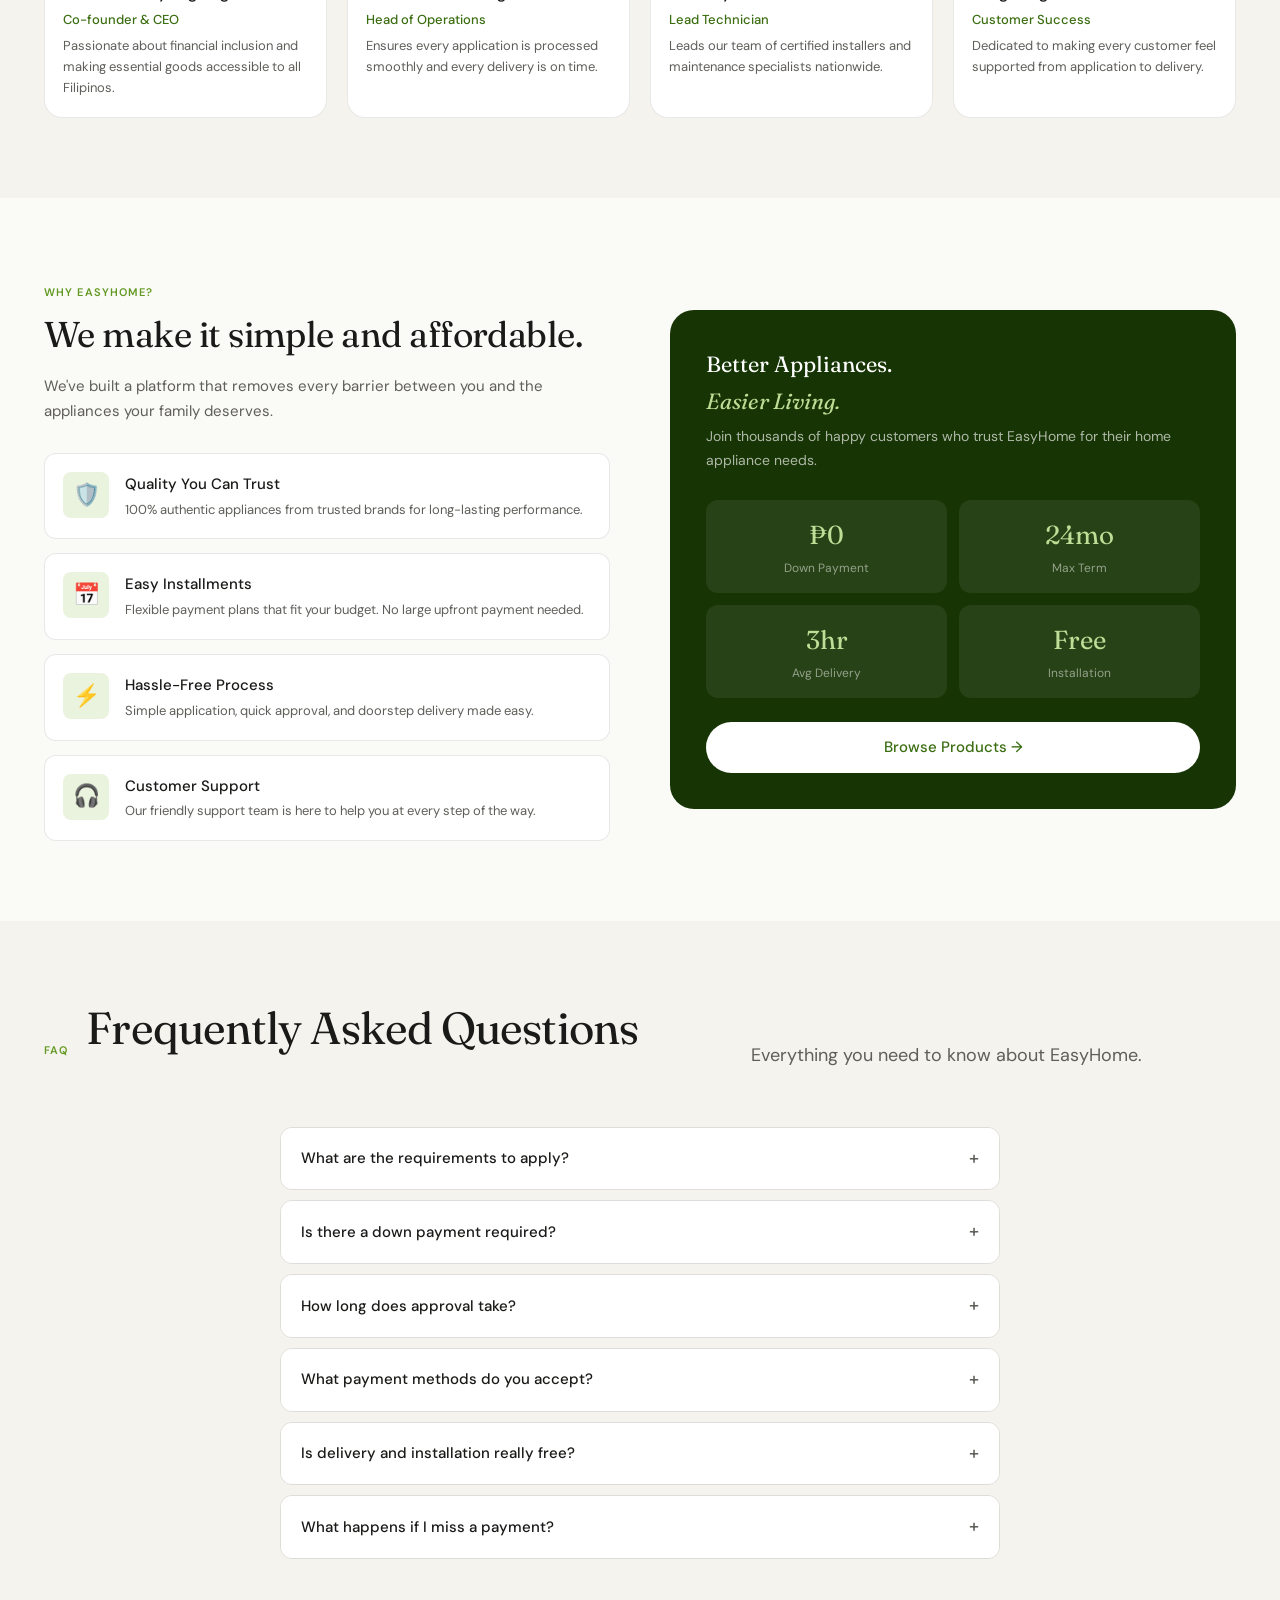
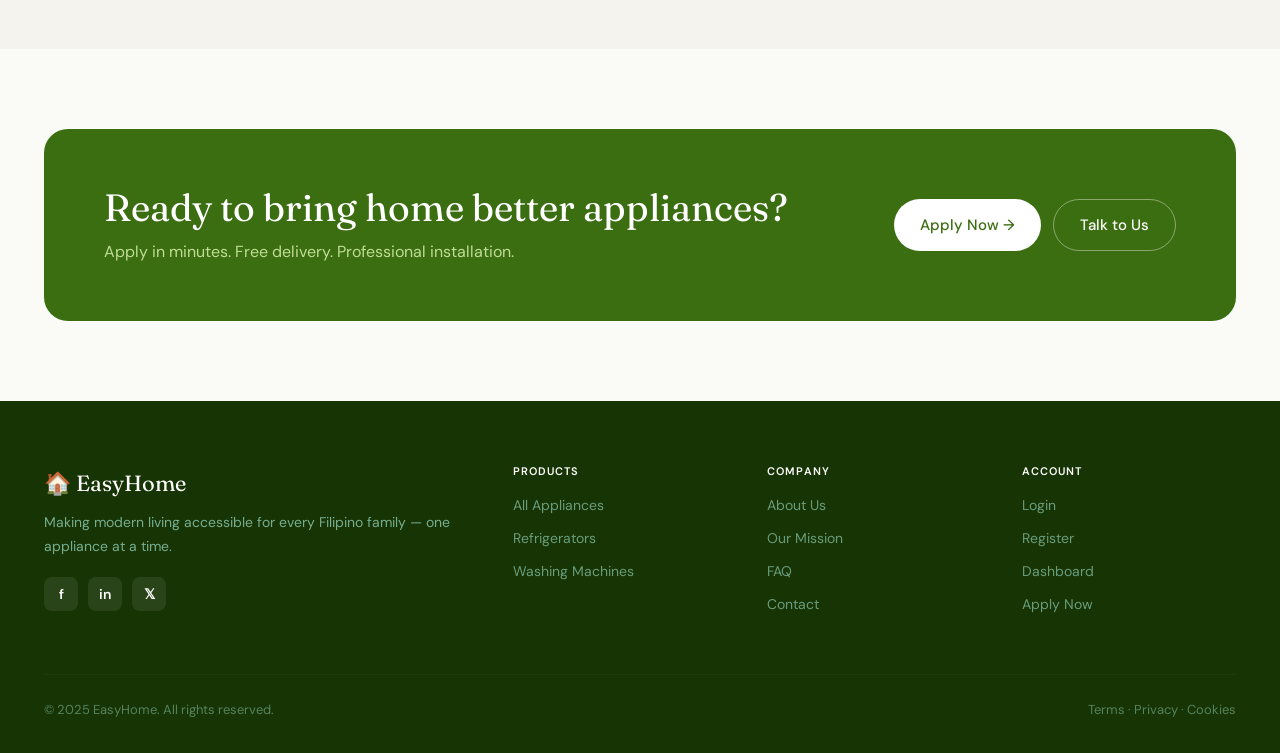
==== commit 3dcafb60: "Update about.html" ====
--- a/about.html
+++ b/about.html
@@ -409,7 +409,7 @@
           </div>
         </div>
         <div class="team-card" data-reveal data-reveal-delay="1">
-          <div class="team-photo">👩‍💻</div>
+          <div class="team-photo">👨‍💻</div>
           <div class="team-info">
             <div class="team-name">Louise Brian Baclig</div>
             <div class="team-role">Head of Operations</div>
@@ -417,7 +417,7 @@
           </div>
         </div>
         <div class="team-card" data-reveal data-reveal-delay="2">
-          <div class="team-photo">👨‍🔧</div>
+          <div class="team-photo">👨‍💻</div>
           <div class="team-info">
             <div class="team-name">MArk Ryan Aniñon</div>
             <div class="team-role">Lead Technician</div>
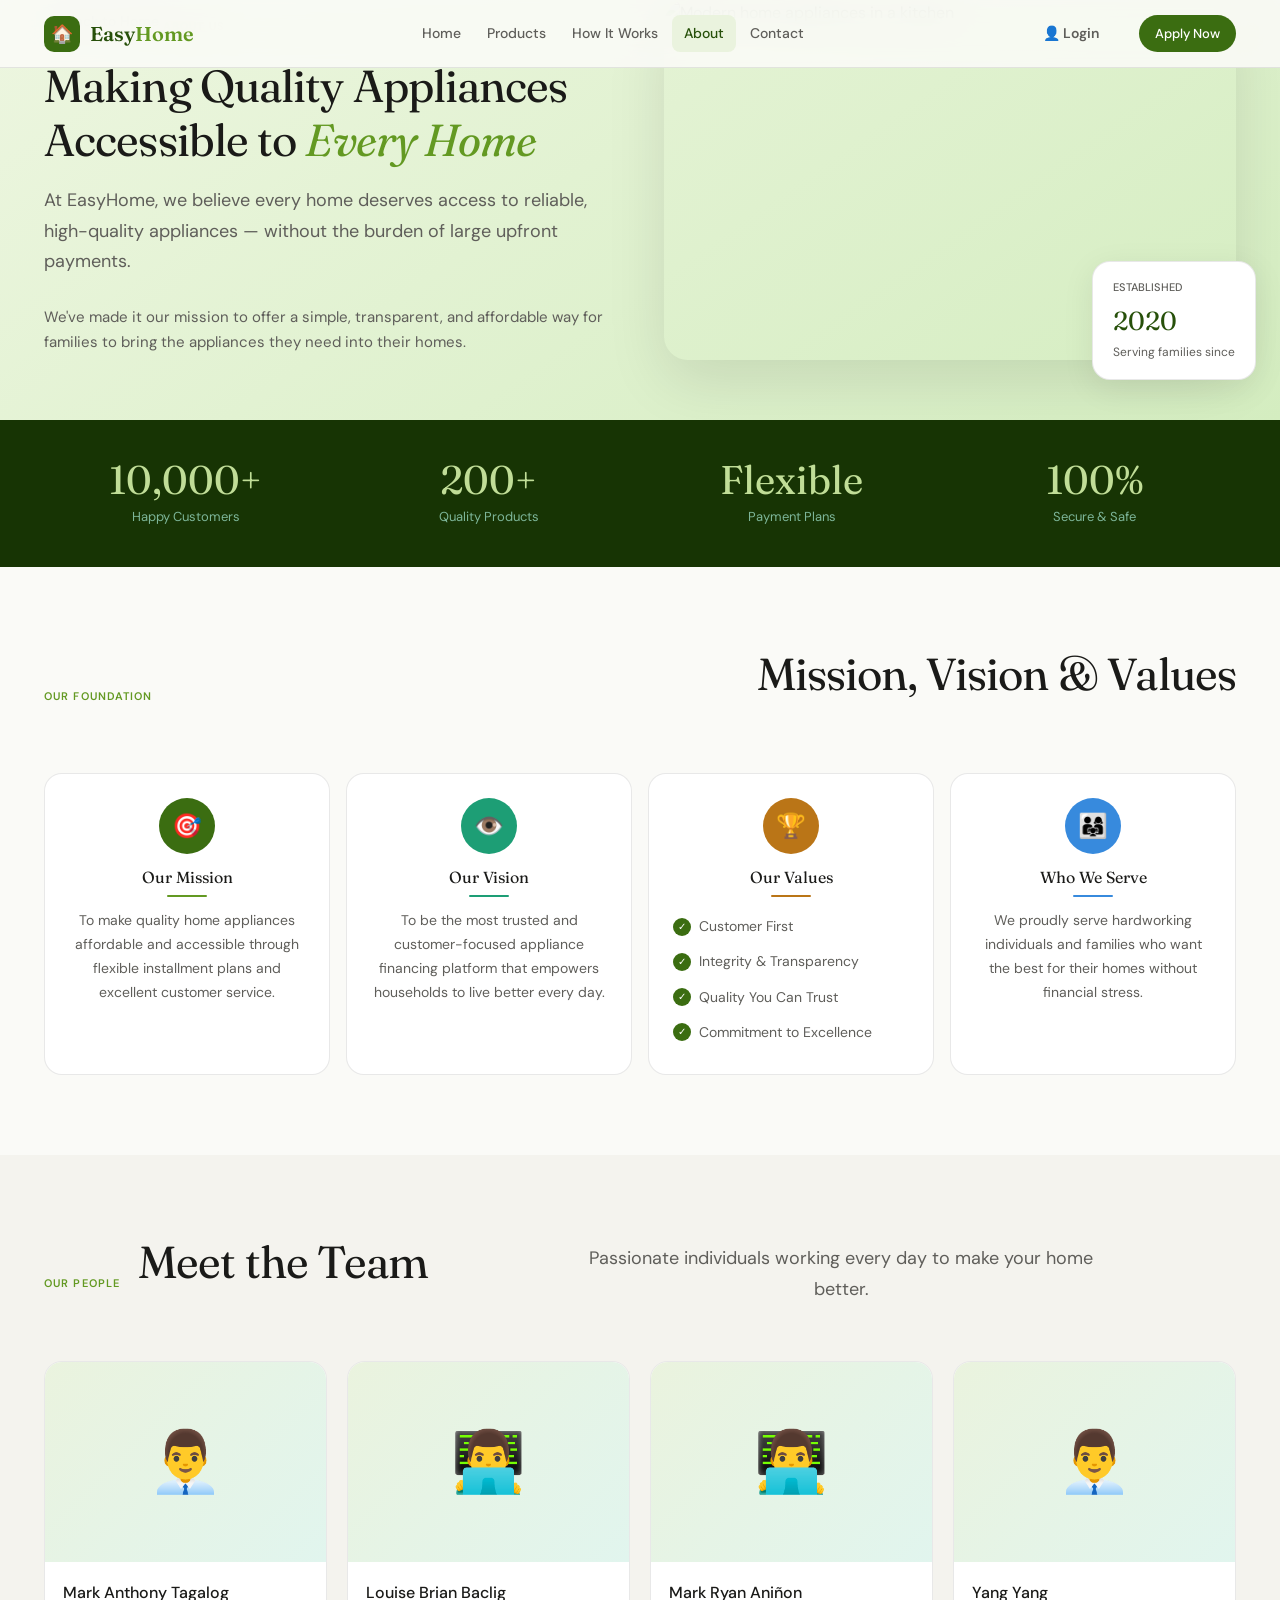
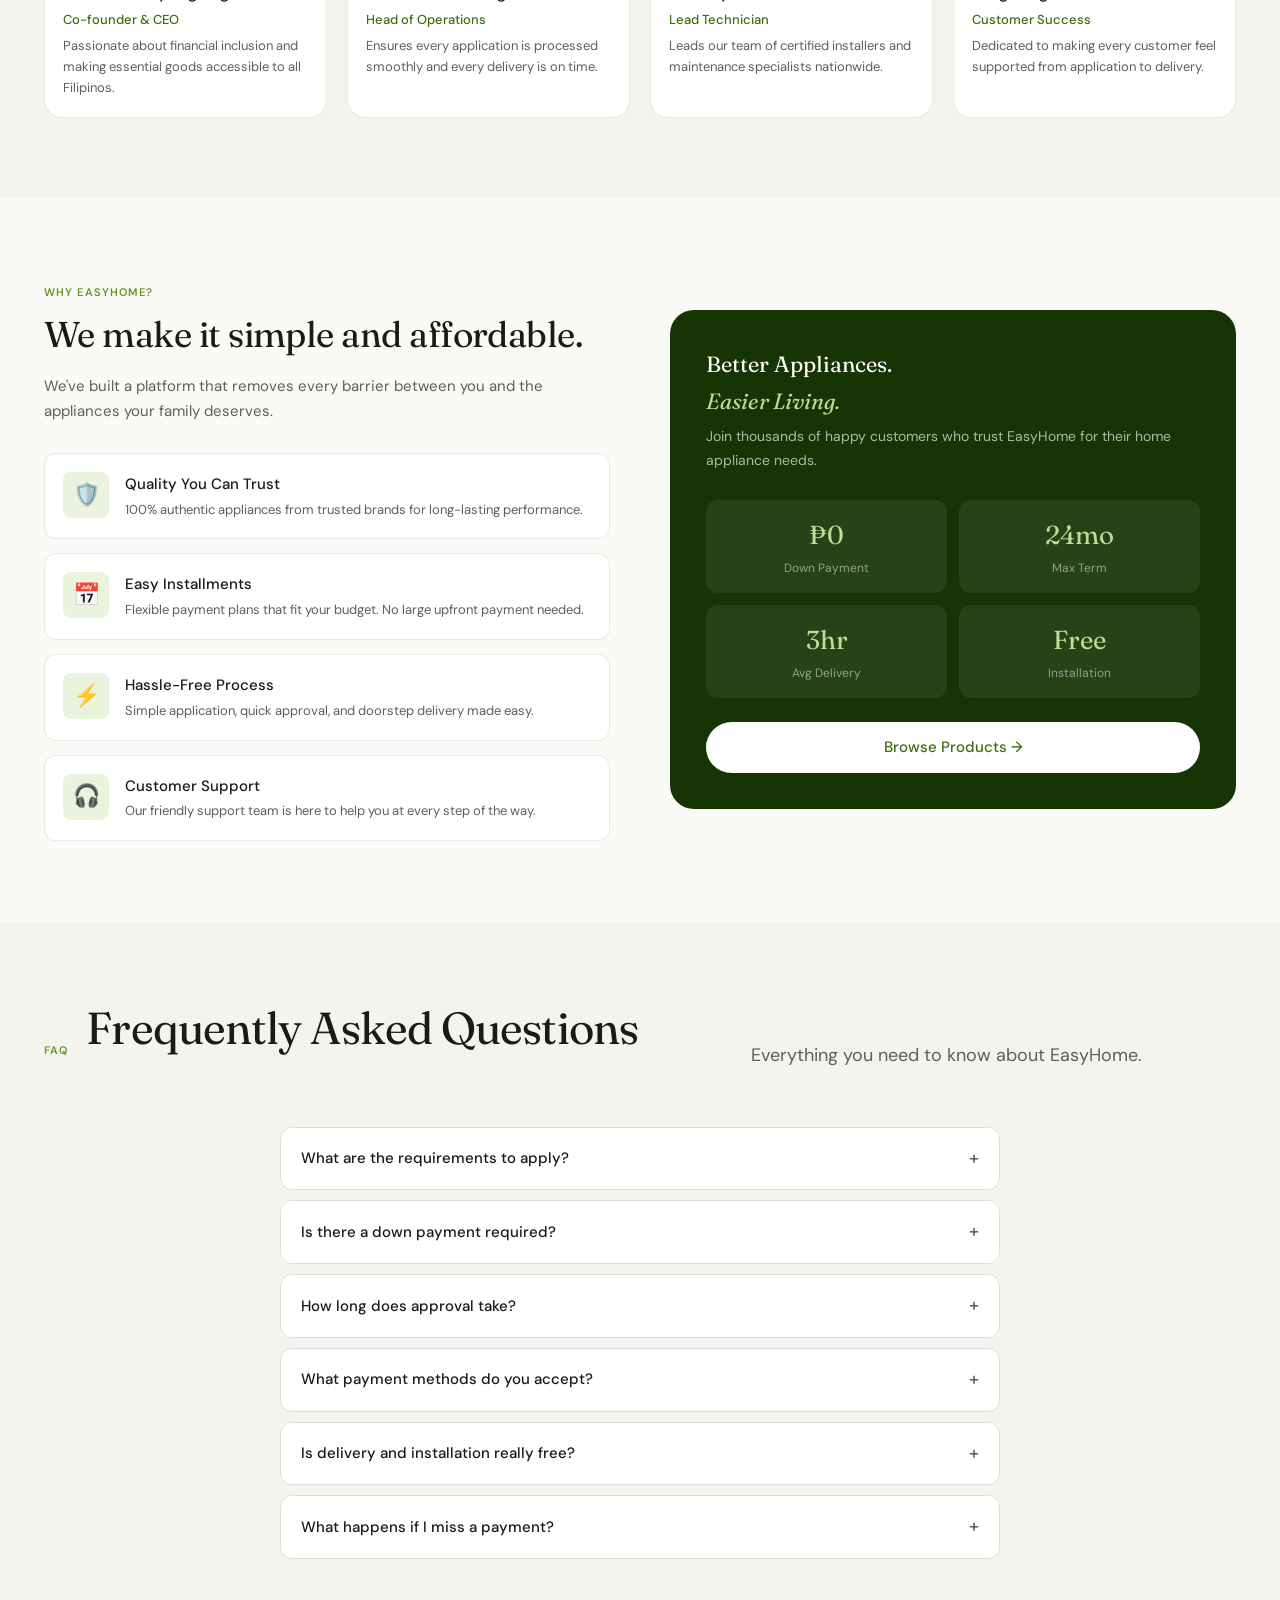
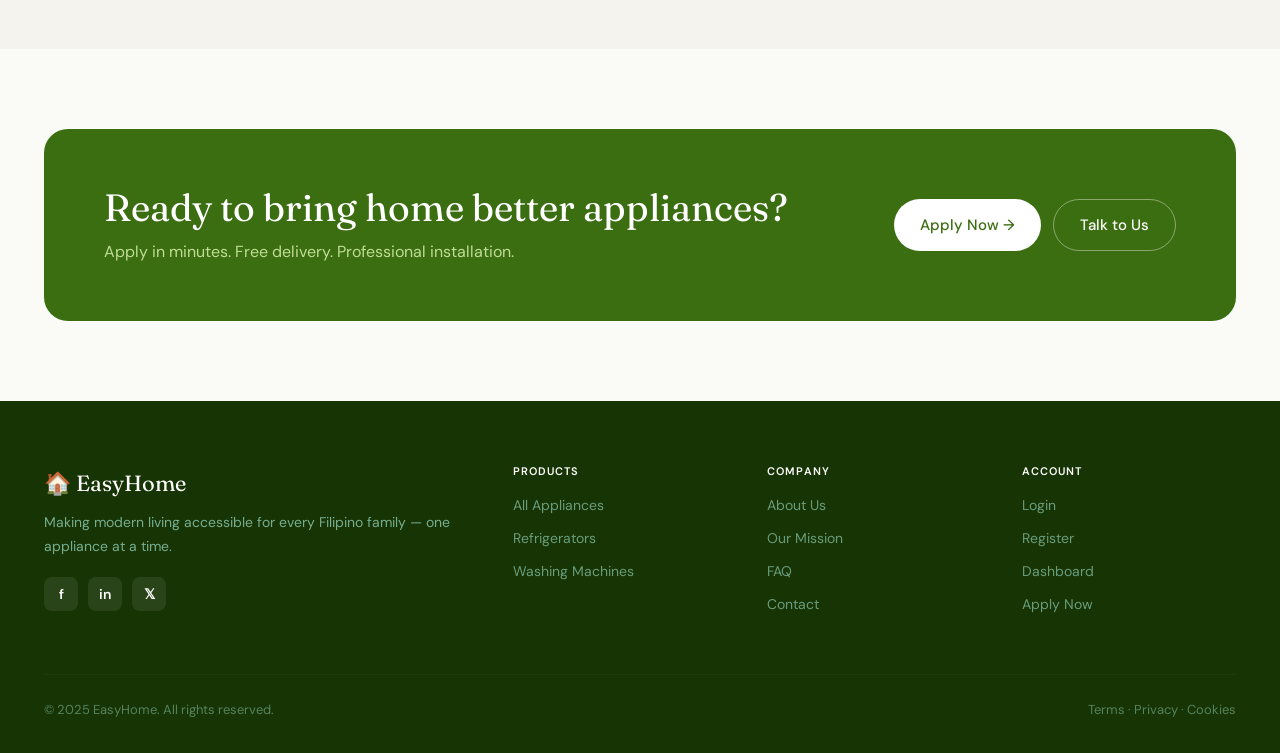
==== commit 90c45ebe: "Update about.html" ====
--- a/about.html
+++ b/about.html
@@ -419,7 +419,7 @@
         <div class="team-card" data-reveal data-reveal-delay="2">
           <div class="team-photo">👨‍💻</div>
           <div class="team-info">
-            <div class="team-name">MArk Ryan Aniñon</div>
+            <div class="team-name">Mark Ryan Aniñon</div>
             <div class="team-role">Lead Technician</div>
             <div class="team-desc">Leads our team of certified installers and maintenance specialists nationwide.</div>
           </div>
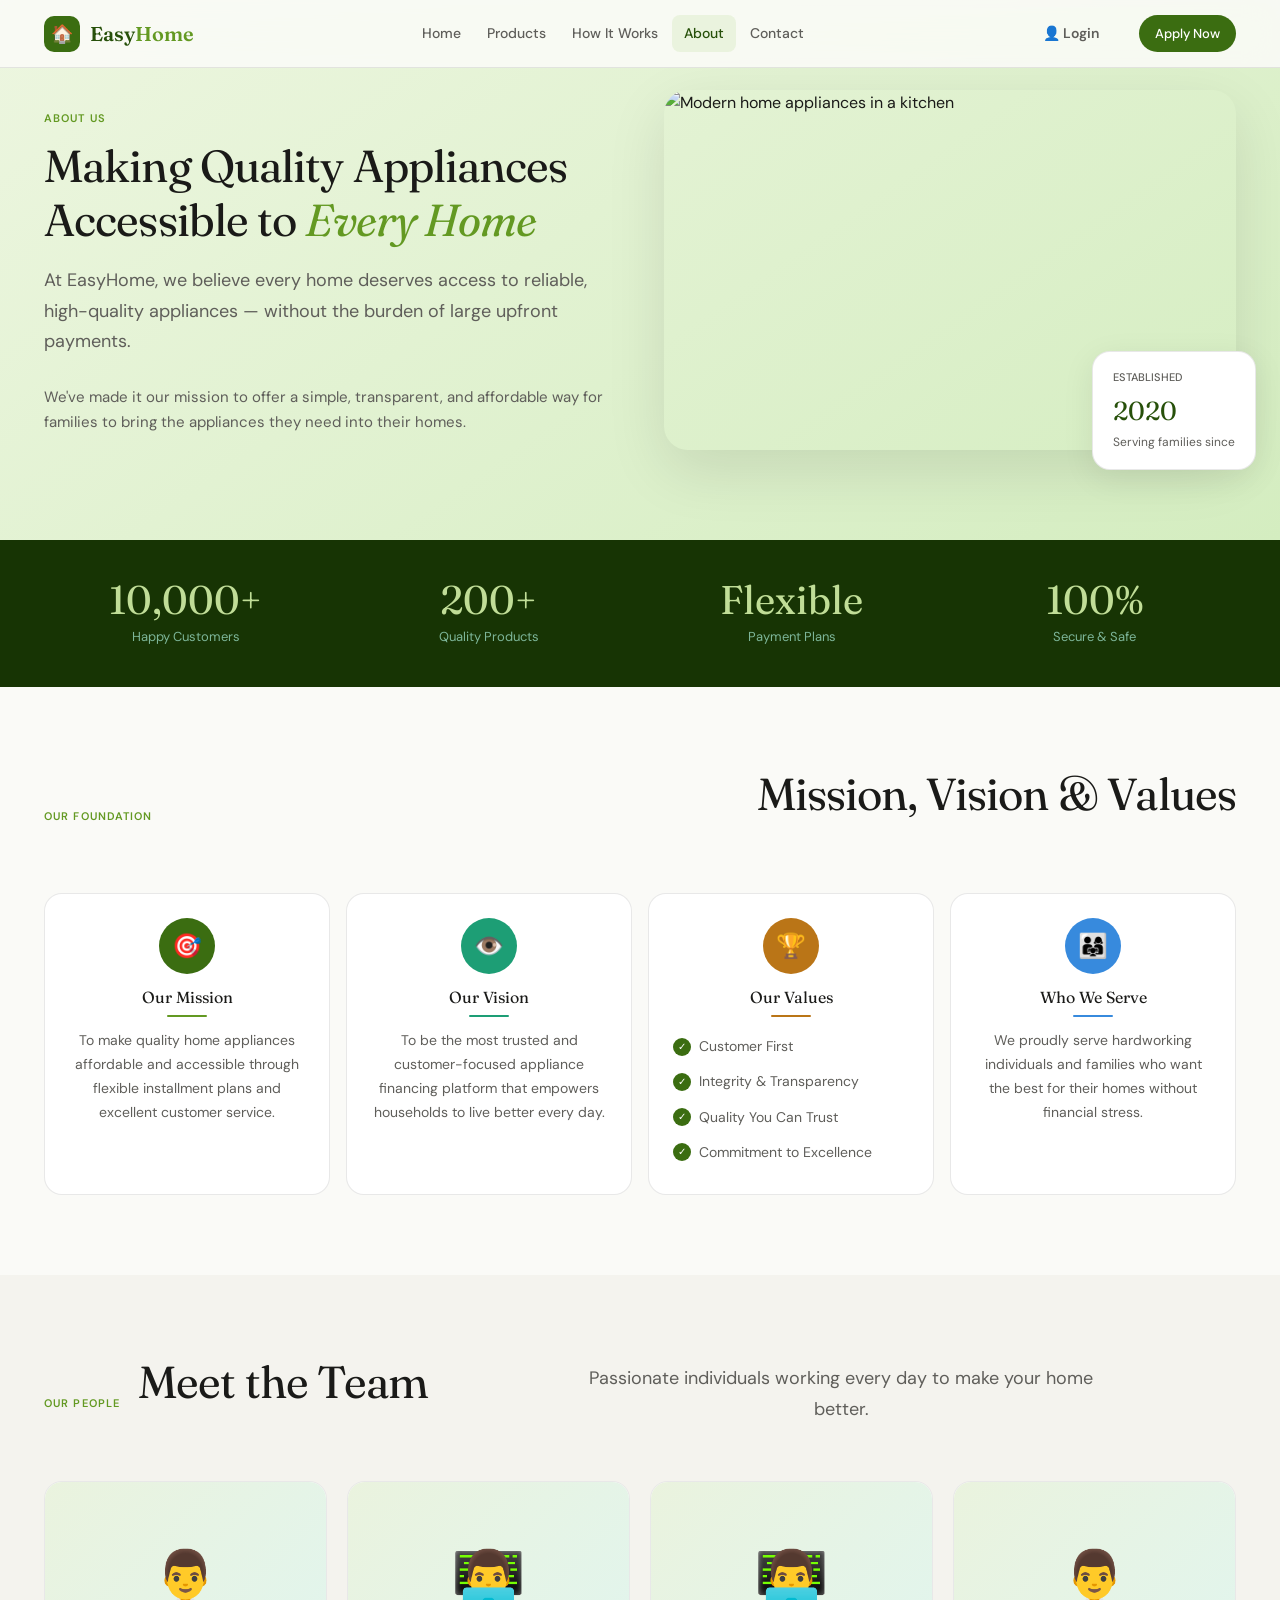
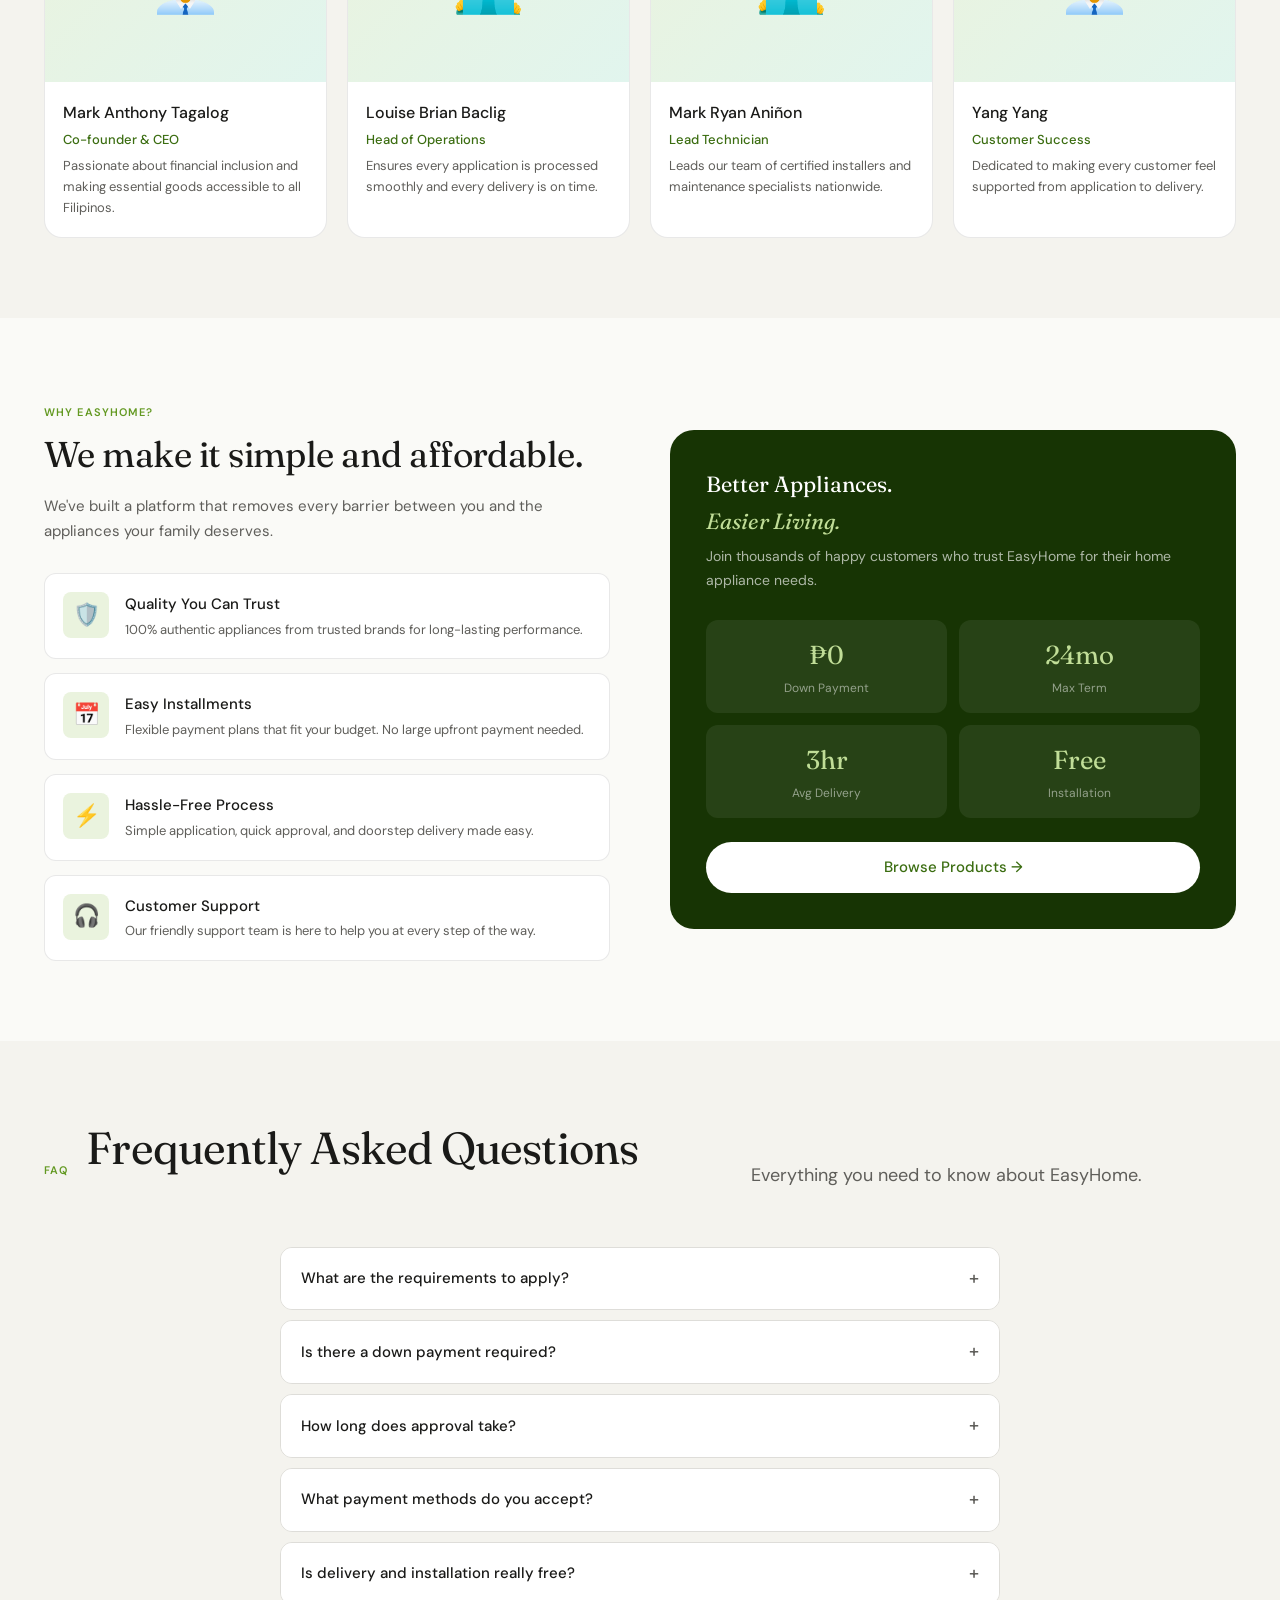
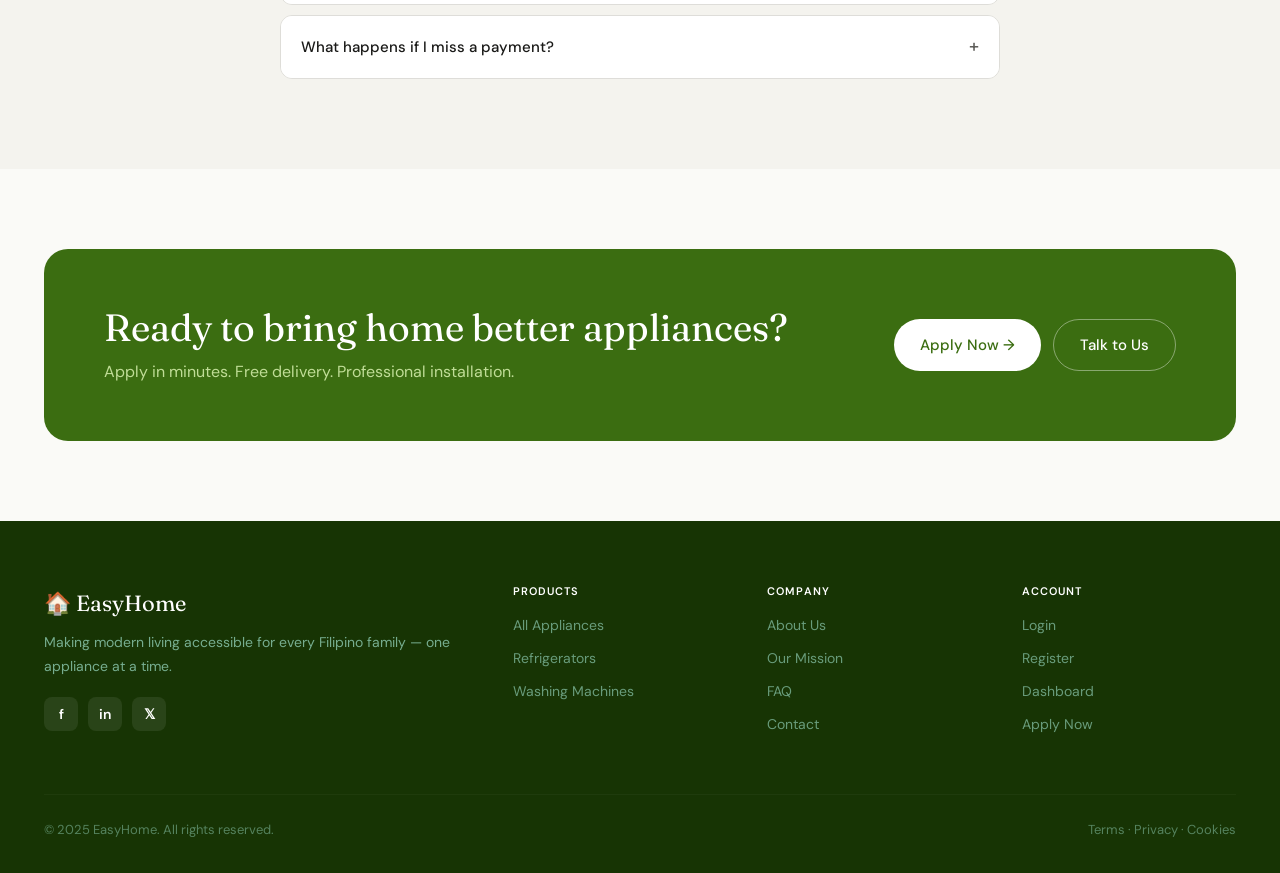
==== commit 5587eebf: "Update about.html" ====
--- a/about.html
+++ b/about.html
@@ -13,8 +13,7 @@
   <link rel="stylesheet" href="shared.css">
   <style>
     .about-hero {
-      padding-top: calc(var(--nav-h)+60px);
-      padding-bottom: 60px;
+      padding: 90px 0 90px;
       background: linear-gradient(145deg, #edf6e0 0%, #d4edc0 100%);
       position: relative;
       overflow: hidden
@@ -287,12 +286,6 @@
     <div class="container">
       <div class="about-hero-grid">
         <div>
-          <a href="index.html" class="back-link" style="margin-bottom:20px;">
-            <svg width="16" height="16" viewBox="0 0 24 24" fill="none" stroke="currentColor" stroke-width="2">
-              <path d="M19 12H5M12 5l-7 7 7 7" />
-            </svg>
-            Back to Home
-          </a>
           <span class="label">About Us</span>
           <h1 class="display-2" style="color:var(--text);margin-bottom:18px;">Making Quality Appliances Accessible to
             <em style="color:var(--g400);font-style:italic;">Every Home</em></h1>
